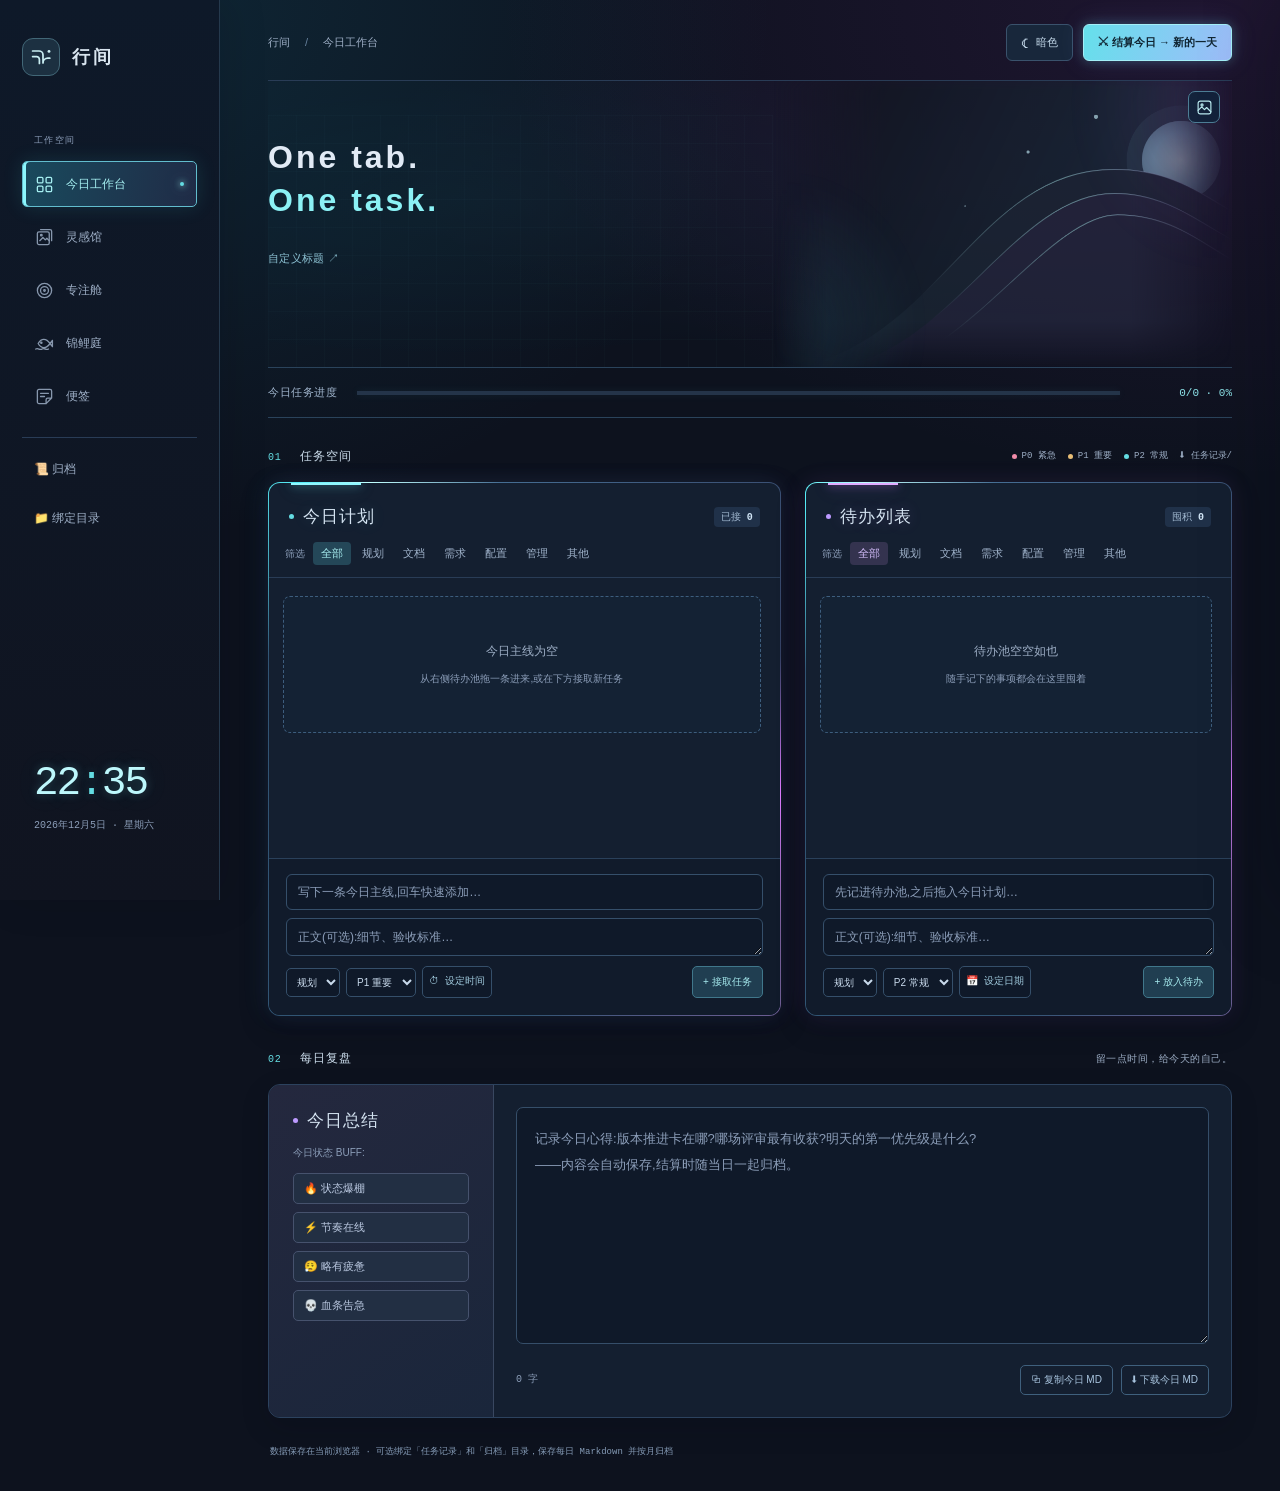
==== 行间.html @ f55d737d "2.0版本 更新banner及说明" ====
<!DOCTYPE html>
<html lang="zh-CN">
<head>
<meta charset="UTF-8">
<meta name="viewport" content="width=device-width, initial-scale=1.0">
<title>行间</title>
<link rel="icon" type="image/x-icon" href="assets/brand-mark.ico">
<script src="assets/theme.js"></script>
<link rel="preconnect" href="https://fonts.googleapis.com">
<link rel="preconnect" href="https://fonts.gstatic.com" crossorigin>
<link href="https://fonts.googleapis.com/css2?family=ZCOOL+QingKe+HuangYou&family=Noto+Sans+SC:wght@400;500;700;900&family=JetBrains+Mono:wght@400;600;800&display=swap" rel="stylesheet">
<style>
/* ============ 基础与调色盘(深潭墨绿 + 多档"稀有度"暖色) ============ */
:root{
  --bg0:#0d1417; --bg1:#101a1e; --panel:#15232a; --panel2:#182a32;
  --line:#27393f; --line2:#31464e;
  --ink:#e9f1ec; --mut:#93a9a0; --dim:#5f7a72;
  --gold:#f5c354; --gold-soft:rgba(245,195,84,.14);
  --teal:#52cdb6; --teal-soft:rgba(82,205,182,.13);
  --rose:#f57f6c;  --blue:#6fb2f2;  --purple:#b28df0; --jade:#57cf8f;
  --mono:'JetBrains Mono',Consolas,monospace;
  --disp:'ZCOOL QingKe HuangYou','Noto Sans SC',sans-serif;
  --body:'Noto Sans SC','PingFang SC','Microsoft YaHei',sans-serif;
}
*{margin:0;padding:0;box-sizing:border-box}
html{scroll-behavior:smooth}
body{
  font-family:var(--body); color:var(--ink); min-height:100vh;
  background:
    radial-gradient(1000px 480px at 8% -6%, rgba(245,195,84,.09), transparent 60%),
    radial-gradient(900px 520px at 96% 2%, rgba(82,205,182,.07), transparent 60%),
    radial-gradient(700px 700px at 50% 115%, rgba(111,178,242,.05), transparent 60%),
    linear-gradient(var(--bg1),var(--bg0));
  background-attachment:fixed;
}
body::before{ /* 细网格底纹 */
  content:''; position:fixed; inset:0; pointer-events:none; z-index:0;
  background-image:linear-gradient(rgba(255,255,255,.025) 1px,transparent 1px),
                   linear-gradient(90deg,rgba(255,255,255,.025) 1px,transparent 1px);
  background-size:34px 34px;
  mask-image:radial-gradient(ellipse 90% 80% at 50% 20%,#000 30%,transparent 100%);
}
#emberLayer{position:fixed; inset:0; z-index:0; pointer-events:none; overflow:hidden}
.ember{position:absolute; bottom:-12px; border-radius:2px; opacity:0;
  animation:rise linear infinite}
@keyframes rise{
  0%{transform:translateY(0) rotate(0); opacity:0}
  8%{opacity:var(--o)} 80%{opacity:var(--o)}
  100%{transform:translateY(-108vh) rotate(220deg); opacity:0}
}
main{position:relative; z-index:1; max-width:1240px; margin:0 auto; padding:20px 22px 40px}
::selection{background:rgba(245,195,84,.35)}
::-webkit-scrollbar{width:9px;height:9px}
::-webkit-scrollbar-thumb{background:#2c4048;border-radius:5px}
::-webkit-scrollbar-track{background:transparent}
button{font-family:inherit; cursor:pointer}
input,textarea,select{font-family:inherit; color:var(--ink)}

/* ============ 顶部 HUD:游戏抬头状态栏(双行布局 + 立绘背景) ============ */
.hud{
  position:relative; overflow:hidden;
  margin-bottom:20px; padding:15px 20px 16px;
  background:linear-gradient(115deg,var(--panel2) 0%,var(--panel) 55%,#14232b 100%);
  border:1px solid var(--line); border-radius:12px;
  box-shadow:0 12px 32px rgba(0,0,0,.35), inset 0 1px 0 rgba(255,255,255,.05);
  animation:dropIn .55s .05s cubic-bezier(.2,.9,.3,1.2) backwards;
}
.hud-art{
  position:absolute; left:0; top:-12px; bottom:-12px;
  aspect-ratio:800/322;   /* 盒子与图片同比例,高度拉满标头、宽度等比展开 */
  pointer-events:none;
  background:none;
  opacity:.55;
  -webkit-mask-image:linear-gradient(90deg,#000 80%,transparent 100%);
          mask-image:linear-gradient(90deg,#000 80%,transparent 100%);
  filter:blur(1px) drop-shadow(0 0 26px rgba(82,205,182,.3));
  transition:opacity .6s;
}
.hud:hover .hud-art{opacity:.75}
.hud .brand{position:relative; text-shadow:0 1px 10px rgba(13,20,23,.95), 0 0 22px rgba(13,20,23,.7)}
.hud .brand .sub{text-shadow:0 1px 6px rgba(13,20,23,.95)}
.hud-top{position:relative; display:flex; align-items:center; gap:14px; flex-wrap:wrap}
.hud-top .spacer{flex:1; min-width:80px; display:flex; align-items:center; justify-content:center; position:relative}
.hud-note{
  display:none; max-width:min(420px,46vw); width:100%;
  background:rgba(0,0,0,.28); border:1px dashed rgba(245,195,84,.4); border-radius:8px;
  padding:6px 10px; text-align:left; cursor:text;
  box-shadow:inset 0 1px 0 rgba(255,255,255,.03);
}
.hud-note.show{display:block}
.hud-note .hud-note-view{
  font-size:12.5px; line-height:1.55; color:var(--gold); white-space:pre-wrap; word-break:break-word;
  min-height:1.2em;
}
.hud-note textarea{
  display:none; width:100%; min-height:44px; resize:vertical;
  background:transparent; border:none; outline:none; padding:0;
  font:inherit; font-size:12.5px; line-height:1.55; color:var(--ink);
}
.hud-note.editing .hud-note-view{display:none}
.hud-note.editing textarea{display:block}
.hud-note-add{
  display:none; border:1px dashed var(--line2); background:transparent; color:var(--dim);
  font-size:11px; letter-spacing:.08em; padding:5px 12px; border-radius:7px; cursor:pointer;
  transition:.18s;
}
.hud:hover .hud-note-add.show{display:inline-flex; align-items:center}
.hud-note-add:hover{color:var(--gold); border-color:rgba(245,195,84,.45); background:rgba(245,195,84,.06)}
.hud-xp{position:relative; display:flex; align-items:center; gap:14px; margin-top:13px}
.hud-xp .xplabel{font-family:var(--mono); font-size:10px; letter-spacing:.26em; color:var(--dim); flex:none}
.xpnum{font-family:var(--mono); font-size:12.5px; font-weight:800; color:var(--gold); flex:none; min-width:88px; text-align:right}
@keyframes dropIn{from{opacity:0;transform:translateY(-16px)}to{opacity:1;transform:none}}
.brand{display:flex; align-items:center; gap:13px}
.brand .sigil{
  width:46px;height:46px; border-radius:10px; display:grid; place-items:center;
  font-family:var(--disp); font-size:27px; color:var(--gold);
  background:linear-gradient(145deg,#1d3038,#12201f);
  border:1px solid var(--line2);
  box-shadow:0 0 18px rgba(245,195,84,.22), inset 0 0 12px rgba(245,195,84,.08);
}
.brand h1{font-family:var(--disp); font-weight:400; font-size:27px; letter-spacing:3px; line-height:1}
.brand .sub{font-family:var(--mono); font-size:10px; letter-spacing:.32em; color:var(--dim); margin-top:5px}
.clock{font-family:var(--mono); text-align:center; padding:0 6px}
.clock .hm{font-size:30px; font-weight:800; letter-spacing:1px; color:var(--ink)}
.clock .hm b{color:var(--gold); font-weight:800}
.clock .dt{font-size:11px; color:var(--mut); letter-spacing:.08em; margin-top:2px}
.xpbar{flex:1; height:10px; border-radius:6px; background:#0b1316; border:1px solid var(--line); overflow:hidden; position:relative}
.xpbar i{
  display:block; height:100%; width:0%; border-radius:6px;
  background:repeating-linear-gradient(-55deg,var(--gold) 0 7px,#d9a53c 7px 14px);
  background-size:200% 100%; transition:width .7s cubic-bezier(.2,.8,.3,1);
  animation:shimmer 2.6s linear infinite; box-shadow:0 0 12px rgba(245,195,84,.5);
}
@keyframes shimmer{to{background-position:-40px 0}}
.hud-right{display:flex; align-items:center; gap:8px; flex-wrap:wrap}
.chip{
  font-family:var(--mono); font-size:11px; color:var(--mut); letter-spacing:.05em;
  padding:6px 10px; border:1px solid var(--line); border-radius:7px; background:rgba(0,0,0,.28); white-space:nowrap;
}
.chip b{color:var(--teal)}
.chip.prio-legend{display:inline-flex; align-items:center; gap:6px; padding:6px 9px}
.chip.prio-legend i{width:9px;height:9px; border-radius:3px; display:inline-block; box-shadow:0 0 8px currentColor}
.hbtn{
  font-size:12.5px; font-weight:700; letter-spacing:.05em; padding:9px 14px; border-radius:8px;
  border:1px solid var(--line2); background:var(--panel2); color:var(--ink);
  transition:.18s;
}
.hbtn:hover{transform:translateY(-2px); border-color:var(--gold); color:var(--gold); box-shadow:0 6px 16px rgba(0,0,0,.35)}
.hbtn.primary{background:linear-gradient(160deg,#f7cd6b,#dfa336); color:#221703; border-color:#f5c354;
  box-shadow:0 4px 18px rgba(245,195,84,.28)}
.hbtn.primary:hover{filter:brightness(1.08); color:#221703}

/* ============ 双栏看板 ============ */
.board{display:grid; grid-template-columns:1fr 1fr; gap:18px; margin-bottom:20px}
.panel{
  background:linear-gradient(180deg,var(--panel2),var(--panel));
  border:1px solid var(--line); border-radius:12px; overflow:hidden;
  box-shadow:0 10px 28px rgba(0,0,0,.3);
  animation:popIn .5s .15s cubic-bezier(.2,.9,.3,1.15) backwards;
}
.panel.side{animation-delay:.24s}
@keyframes popIn{from{opacity:0;transform:translateY(18px) scale(.98)}to{opacity:1;transform:none}}
.panel-head{
  display:flex; align-items:center; gap:10px; padding:13px 16px;
  border-bottom:1px solid var(--line);
}
.panel.main .panel-head{background:linear-gradient(90deg,var(--gold-soft),transparent 65%)}
.panel.side .panel-head{background:linear-gradient(90deg,var(--teal-soft),transparent 65%)}
.panel-head .tag{
  width:8px;height:22px;border-radius:3px; flex:none;
}
.panel.main .tag{background:var(--gold); box-shadow:0 0 10px rgba(245,195,84,.7)}
.panel.side .tag{background:var(--teal); box-shadow:0 0 10px rgba(82,205,182,.7)}
.panel-head h2{font-family:var(--disp); font-weight:400; font-size:19px; letter-spacing:2px}
.panel.main h2 span{color:var(--gold)} .panel.side h2 span{color:var(--teal)}
.panel-head .en{font-family:var(--mono); font-size:9.5px; letter-spacing:.28em; color:var(--dim); margin-left:2px; padding-top:4px}
.panel-head .cnt{
  margin-left:auto; font-family:var(--mono); font-size:11px; color:var(--mut);
  border:1px solid var(--line); border-radius:20px; padding:3px 10px; background:rgba(0,0,0,.25);
}
.panel-head .cnt b{color:var(--ink)}
/* 分类筛选条 */
.catfilter{display:flex; gap:6px; align-items:center; flex-wrap:wrap; padding:9px 14px; border-bottom:1px solid var(--line); background:rgba(0,0,0,.13)}
.catfilter .fl{font-size:10px; letter-spacing:.2em; color:var(--dim); font-family:var(--mono)}
.fbtn{
  font-size:11px; padding:3px 9px; border-radius:20px; border:1px solid var(--line);
  background:transparent; color:var(--dim); transition:.15s;
}
.fbtn:hover{color:var(--ink); border-color:var(--line2); transform:translateY(-1px)}
.fbtn.on{border-color:var(--gold); color:var(--gold); background:var(--gold-soft)}
.panel.side .fbtn.on{border-color:var(--teal); color:var(--teal); background:var(--teal-soft)}
.qlist{list-style:none; padding:12px 14px; min-height:340px; max-height:470px; overflow-y:auto; transition:background .2s}
.qlist.dragover{background:rgba(245,195,84,.05); box-shadow:inset 0 0 0 2px var(--gold); border-radius:0 0 12px 12px}
.panel.side .qlist.dragover{box-shadow:inset 0 0 0 2px var(--teal); background:rgba(82,205,182,.05)}
.drop-hint{
  border:1.5px dashed var(--line2); border-radius:8px; color:var(--dim);
  text-align:center; padding:14px; font-size:12.5px; margin:6px 0; letter-spacing:.1em;
}
.empty{
  border:1.5px dashed var(--line2); border-radius:10px; margin:10px 4px; padding:34px 14px;
  text-align:center; color:var(--dim); font-size:13px; letter-spacing:.12em;
}
.empty small{display:block; margin-top:8px; font-size:11px; letter-spacing:.05em; color:#46605a}

/* 卡片(紧凑版:信息为主,按钮右置一排) */
.qcard{
  position:relative; display:grid;
  grid-template-columns:auto minmax(0,1fr) auto;
  grid-template-rows:auto auto auto;
  grid-template-areas:
    "check title rail"
    "check body  rail"
    "check meta  rail";
  align-items:start; gap:1px 10px;
  background:#17262d; border:1px solid var(--line); border-left-width:3px; border-radius:8px;
  padding:7px 8px 7px 9px; margin:5px 0; cursor:grab; transition:transform .16s, box-shadow .16s, border-color .16s, opacity .3s;
}
.qcard:hover{transform:translateX(4px); border-color:var(--line2); box-shadow:0 6px 18px rgba(0,0,0,.35)}
.qcard:active{cursor:grabbing}
.qcard.dragging{opacity:.35; transform:scale(.97)}
.qcard.flash{animation:flashIn .45s}
@keyframes flashIn{0%{background:rgba(245,195,84,.28)}100%{background:#17262d}}
@media(prefers-reduced-motion:no-preference){
 .qcard.justdone .qcheck.on{animation:checkSettle .28s cubic-bezier(.22,.75,.3,1)}
 html[data-theme="dark"] .qcard.justdone .qcheck.on::after{
  content:'';position:absolute;inset:-1px;border-radius:inherit;border:1px solid #8ce4ec;
  pointer-events:none;animation:checkRipple .42s ease-out both;
 }
 .qcard.justdone .qcheck.on{position:relative}
}
@keyframes checkSettle{0%{transform:scale(.86)}60%{transform:scale(1.08)}100%{transform:scale(1)}}
@keyframes checkRipple{from{opacity:.65;transform:scale(1)}to{opacity:0;transform:scale(1.7)}}
/* 卡片配色:由优先级决定(P0 紧急-红 / P1 重要-金 / P2 常规-青) */
.q-P0{border-left-color:var(--rose)} .q-P0 .prio{color:var(--rose)}
.q-P1{border-left-color:var(--gold)} .q-P1 .prio{color:var(--gold)}
.q-P2{border-left-color:var(--teal)} .q-P2 .prio{color:var(--teal)}
/* 限时任务:超时变红 */
.qcard.late{border-color:rgba(245,127,108,.55); border-left-color:var(--rose); box-shadow:0 0 14px rgba(245,127,108,.16)}
.qcard.late .qtitle{color:#ffb3a4}
.qtime-wrap{display:inline-flex; align-items:center; gap:2px}
.qtime{
  position:relative; font-family:var(--mono); font-size:10px; color:var(--gold); cursor:pointer;
  padding:1px 6px; border:1px dashed rgba(245,195,84,.55); border-radius:4px; background:transparent;
  transition:.15s; display:inline-flex; align-items:center; gap:2px;
}
.qtime:hover{background:rgba(245,195,84,.1)}
.qtime:disabled{opacity:.55; cursor:default}
.qtime.over{color:#ff9384; border-color:var(--rose); animation:latePulse 1.8s infinite}
@keyframes latePulse{0%,100%{box-shadow:0 0 3px rgba(245,127,108,.15)}50%{box-shadow:0 0 11px rgba(245,127,108,.55)}}
.qtime.ok{color:var(--jade); border-color:rgba(87,207,143,.5); border-style:solid}
.qtime-x{
  width:16px; height:16px; padding:0; border:none; border-radius:4px; background:transparent;
  color:var(--dim); font-size:12px; line-height:1; cursor:pointer; opacity:.55; transition:.15s;
}
.qtime-wrap:hover .qtime-x{opacity:1}
.qtime-x:hover{color:var(--rose); background:rgba(245,127,108,.15)}
/* 半小时时间选择弹层:双列 · 一列可见6项 · 深色主题 */
.tpick-pop{
  position:fixed; z-index:12000; min-width:168px;
  background:#0e1a1f; color:var(--ink);
  border:1px solid var(--line2); border-radius:9px;
  box-shadow:0 14px 36px rgba(0,0,0,.55), inset 0 1px 0 rgba(255,255,255,.04);
  padding:6px;
  animation:tpickIn .14s ease-out;
}
@keyframes tpickIn{from{opacity:0; transform:translateY(-4px)} to{opacity:1; transform:none}}
.tpick-hd{
  display:flex; align-items:center; justify-content:space-between; gap:8px;
  padding:2px 4px 6px; border-bottom:1px solid var(--line); margin-bottom:5px;
  font-family:var(--mono); font-size:10px; color:var(--dim); letter-spacing:.06em;
}
.tpick-hd button{
  border:none; background:transparent; color:var(--mut); font-size:11px; padding:2px 6px;
  border-radius:4px; cursor:pointer;
}
.tpick-hd button:hover{color:var(--rose); background:rgba(245,127,108,.12)}
.tpick-grid{
  --tpick-row:28px;
  display:grid; grid-template-columns:1fr 1fr; gap:2px 4px;
  max-height:calc(var(--tpick-row) * 6);
  overflow-y:auto; overflow-x:hidden; padding-right:2px;
}
.tpick-grid::-webkit-scrollbar{width:6px}
.tpick-grid::-webkit-scrollbar-thumb{background:#2c4048; border-radius:4px}
.tpick-item{
  height:var(--tpick-row); box-sizing:border-box;
  display:grid; place-items:center;
  font-family:var(--mono); font-size:12px; font-weight:600;
  color:var(--ink); background:transparent; border:1px solid transparent;
  border-radius:5px; cursor:pointer; padding:0 8px;
}
.tpick-item:hover{background:rgba(245,195,84,.12); color:var(--gold); border-color:rgba(245,195,84,.25)}
.tpick-item.on{background:rgba(245,195,84,.2); color:var(--gold); border-color:rgba(245,195,84,.45)}
.tpick-item.near{box-shadow:inset 0 0 0 1px rgba(82,205,182,.45); color:var(--teal)}
.tpick-item.on.near{color:var(--gold)}
.tpick-pop.date{min-width:220px}
.tpick-pop.date .tpick-item{font-size:11.5px; padding:0 6px}
.tpick-pop.date .tpick-item:hover{background:rgba(82,205,182,.12); color:var(--teal); border-color:rgba(82,205,182,.3)}
.tpick-pop.date .tpick-item.on{background:rgba(82,205,182,.2); color:var(--teal); border-color:rgba(82,205,182,.5)}
.tpick-pop.date .tpick-item.near{box-shadow:inset 0 0 0 1px rgba(245,195,84,.45); color:var(--gold)}
.tpick-pop.date .tpick-item.on.near{color:var(--teal)}
.tpick-pop.date .tpick-item.over{color:var(--rose); opacity:.85}
.qdue{
  font-family:var(--mono); font-size:10px; color:var(--teal); cursor:pointer;
  padding:1px 6px; border:1px dashed rgba(82,205,182,.55); border-radius:4px; background:transparent;
  transition:.15s; display:inline-flex; align-items:center; gap:2px;
}
.qdue:hover{background:rgba(82,205,182,.1)}
.qdue:disabled{opacity:.55; cursor:default}
.qdue.over{color:#ff9384; border-color:var(--rose)}
.addtime.side .addtime-trig:hover,.addtime.side .addtime-trig.has{color:var(--teal)}
.addtime.side .addtime-trig:hover{background:rgba(82,205,182,.08)}
.addtime{
  display:inline-flex; align-items:center; gap:4px;
  background:#0e1a1f; border:1px solid var(--line); border-radius:7px; padding:2px 4px 2px 8px;
  font-family:var(--mono); font-size:11.5px; color:var(--mut);
}
.addtime .addtime-trig{
  border:none; background:transparent; color:var(--ink); font:inherit; font-family:var(--mono);
  padding:4px 6px; cursor:pointer; border-radius:5px;
}
.addtime .addtime-trig:hover{color:var(--gold); background:rgba(245,195,84,.08)}
.addtime .addtime-trig.has{color:var(--gold)}
.addtime .addtime-x{
  width:18px; height:18px; border:none; border-radius:4px; background:transparent;
  color:var(--dim); cursor:pointer; line-height:1; display:none;
}
.addtime .addtime-x.show{display:inline-grid; place-items:center}
.addtime .addtime-x:hover{color:var(--rose); background:rgba(245,127,108,.12)}
.qcheck{
  grid-area:check; align-self:center; width:19px;height:19px; border-radius:6px; border:2px solid var(--line2);
  background:transparent; display:grid; place-items:center; transition:.18s; color:transparent; font-size:12px; font-weight:900;
}
.qcard:hover .qcheck{border-color:var(--teal)}
.qcheck.on{background:var(--jade); border-color:var(--jade); color:#08140c; box-shadow:0 0 10px rgba(87,207,143,.5)}
.qtitle{grid-area:title; align-self:end; font-size:13.5px; font-weight:700; line-height:1.3; word-break:break-all; cursor:pointer; transition:color .15s}
.qtitle:hover{color:var(--gold)}
.qcard.late .qtitle:hover{color:#ffcdc2}
.qcard.done .qtitle{color:var(--dim); text-decoration:line-through; text-decoration-color:rgba(87,207,143,.6); font-weight:500}
.qbodywrap{grid-area:body; min-width:0}
.qbody{font-size:11.5px; color:var(--mut); line-height:1.5; margin-top:2px; word-break:break-all;
  display:-webkit-box; -webkit-line-clamp:2; -webkit-box-orient:vertical; overflow:hidden}
.qcard.done .qbody{color:#4c655d}
.qmeta{grid-area:meta; align-self:start; display:flex; gap:5px; align-items:center; flex-wrap:wrap; margin-top:3px}
.cat{font-size:9.5px; padding:1px 6px; border-radius:4px; letter-spacing:.08em; background:rgba(255,255,255,.055); color:var(--mut); border:1px solid var(--line)}
.prio{font-family:var(--mono); font-size:10px; font-weight:800; letter-spacing:.1em}
.due{font-family:var(--mono); font-size:9.5px; color:var(--dim); padding:1px 6px; border:1px dashed var(--line2); border-radius:4px}
.due.over{color:var(--rose); border-color:var(--rose)}
.delay{
  font-family:var(--mono); font-size:9.5px; color:var(--rose);
  padding:1px 6px; border:1px solid rgba(245,127,108,.45); border-radius:4px;
  background:rgba(245,127,108,.1);
}
/* 卡片操作区:备注 / 编辑 / 删除 —— 整列钉在最右,纵向居中 */
.qrail{grid-area:rail; align-self:center; display:flex; flex-direction:row; gap:4px; align-items:center; padding-left:2px}
.qrail button{width:27px;height:27px; border:none; border-radius:6px; background:transparent; color:var(--mut); font-size:14px; opacity:.55; transition:.15s; line-height:1}
.qcard:hover .qrail button{opacity:1}
.qrail button:hover{background:rgba(255,255,255,.08); transform:translateY(-1px)}
.qrail .qnote-btn{position:relative}
.qrail .qnote-btn.hasnote{opacity:1; color:var(--gold); text-shadow:0 0 10px rgba(245,195,84,.85)}
.qrail .qnote-btn.hasnote::after{content:''; position:absolute; top:2px; right:2px; width:6px; height:6px; border-radius:50%; background:var(--gold); box-shadow:0 0 7px rgba(245,195,84,.95)}
.qrail .qnote-btn:hover{color:var(--gold)}
.qrail .qedit:hover{color:var(--blue)}
.qrail .qx:hover{background:rgba(245,127,108,.15); color:var(--rose)}
/* 编辑态 */
.qcard.editing{cursor:default; border-color:var(--gold); box-shadow:0 0 0 1px rgba(245,195,84,.3), 0 10px 24px rgba(0,0,0,.4)}
.qcard.editing:hover{transform:none}
.qcard.editing .qrail{visibility:hidden}
.qedit-form{margin-top:9px; background:rgba(0,0,0,.22); border:1px solid var(--line2); border-radius:8px; padding:9px 10px; animation:formIn .22s ease}
@keyframes formIn{from{opacity:0;transform:translateY(-5px)}to{opacity:1;transform:none}}
.qedit-form .ed-title,.qedit-form .ed-body{width:100%; background:#0d181d; border:1px solid var(--line); border-radius:6px; padding:7px 10px; font-size:13px; outline:none; color:var(--ink); transition:border-color .15s}
.qedit-form .ed-body{resize:vertical; min-height:46px; line-height:1.65; font-size:12.5px; margin-top:6px; color:var(--mut)}
.qedit-form .ed-title:focus,.qedit-form .ed-body:focus{border-color:var(--gold)}
.qedit-form .ed-row{display:flex; gap:7px; align-items:center; margin-top:7px}
.qedit-form select{background:#0d181d; border:1px solid var(--line); border-radius:6px; padding:5px 8px; font-size:12px; outline:none; color:var(--ink)}
.ed-save{font-size:11.5px; font-weight:700; padding:5px 14px; border-radius:6px; border:none; background:var(--gold); color:#221703; transition:.15s}
.ed-save:hover{filter:brightness(1.12)}
.ed-cancel{font-size:11.5px; padding:5px 12px; border-radius:6px; border:1px solid var(--line2); background:transparent; color:var(--mut); transition:.15s}
.ed-cancel:hover{color:var(--ink); border-color:var(--dim)}
.qedit-form .ed-row .ed-save{margin-left:auto}
/* 备注面板 */
.qnote-panel{margin-top:9px; background:rgba(245,195,84,.05); border:1px solid rgba(245,195,84,.32); border-radius:8px; padding:9px 10px; animation:formIn .22s ease}
.qnote-panel textarea{width:100%; min-height:58px; resize:vertical; background:#0d181d; border:1px solid var(--line); border-radius:6px; padding:7px 10px; font-size:12.5px; line-height:1.7; outline:none; color:var(--ink)}
.qnote-panel textarea:focus{border-color:var(--gold)}
.qnote-ops{display:flex; align-items:center; gap:7px; margin-top:6px}
.qnote-hint{font-size:10.5px; color:var(--dim)}

/* 添加条目 */
.addrow{padding:12px 14px 14px; border-top:1px solid var(--line); background:rgba(0,0,0,.14)}
.addrow .row1{display:flex; gap:8px}
.addrow input[type=text]{
  flex:1; background:#0e1a1f; border:1px solid var(--line); border-radius:8px; padding:9px 12px;
  font-size:13.5px; outline:none; transition:.18s;
}
.addrow input[type=text]:focus{border-color:var(--gold); box-shadow:0 0 0 3px rgba(245,195,84,.12)}
.panel.side .addrow input[type=text]:focus{border-color:var(--teal); box-shadow:0 0 0 3px rgba(82,205,182,.12)}
.addrow .row2{display:flex; gap:8px; margin-top:8px; align-items:center; flex-wrap:wrap}
.addrow textarea{
  width:100%; margin-top:8px; background:#0e1a1f; border:1px solid var(--line); border-radius:8px;
  padding:7px 12px; font-size:12.5px; line-height:1.6; resize:vertical; min-height:34px; outline:none; transition:.18s;
}
.panel.main .addrow textarea:focus{border-color:var(--gold); box-shadow:0 0 0 3px rgba(245,195,84,.12)}
.panel.side .addrow textarea:focus{border-color:var(--teal); box-shadow:0 0 0 3px rgba(82,205,182,.12)}
.addrow select{
  background:#0e1a1f; border:1px solid var(--line); border-radius:7px; padding:6px 9px; font-size:12px; outline:none;
}
.addrow input[type=date]{
  background:#0e1a1f; border:1px solid var(--line); border-radius:7px; padding:5px 8px; font-size:11.5px;
  outline:none; color-scheme:dark; font-family:var(--mono);
}
.addbtn{
  margin-left:auto; font-size:12.5px; font-weight:700; padding:7px 16px; border-radius:7px; border:1px solid var(--line2);
  background:var(--panel2); color:var(--ink); transition:.18s;
}
.panel.main .addbtn:hover{background:var(--gold); color:#221703; border-color:var(--gold)}
.panel.side .addbtn:hover{background:var(--teal); color:#04231d; border-color:var(--teal)}

/* ============ 今日总结 ============ */
.summary{
  background:linear-gradient(180deg,var(--panel2),var(--panel));
  border:1px solid var(--line); border-radius:12px; overflow:hidden;
  box-shadow:0 10px 28px rgba(0,0,0,.3);
  animation:popIn .5s .34s cubic-bezier(.2,.9,.3,1.15) backwards;
}
.summary-head{
  display:flex; align-items:center; gap:10px; padding:13px 16px; border-bottom:1px solid var(--line);
  background:linear-gradient(90deg,rgba(245,195,84,.07),transparent 55%);
}
.summary-head .tag{width:8px;height:22px;border-radius:3px;background:var(--gold);box-shadow:0 0 10px rgba(245,195,84,.6)}
.summary-head h2{font-family:var(--disp); font-weight:400; font-size:19px; letter-spacing:2px}
.summary-head h2 span{color:var(--gold)}
.summary-head .en{font-family:var(--mono); font-size:9.5px; letter-spacing:.28em; color:var(--dim); padding-top:4px}
.buffbar{margin-left:auto; display:flex; gap:7px; flex-wrap:wrap; align-items:center}
.buffbar .lbl{font-size:11px; color:var(--dim); letter-spacing:.1em; margin-right:2px}
.buff{
  font-size:11.5px; padding:4px 11px; border-radius:20px; border:1px solid var(--line2);
  background:transparent; color:var(--mut); transition:.16s;
}
.buff:hover{transform:translateY(-1px); color:var(--ink); border-color:var(--dim)}
.buff.on{border-color:var(--gold); color:var(--gold); background:var(--gold-soft); box-shadow:0 0 8px rgba(245,195,84,.18)}
.summary-body{padding:0}
.sumleft{padding:15px 16px 16px}
.sumleft textarea{
  width:100%; min-height:150px; resize:vertical; background:#0e1a1f; border:1px solid var(--line);
  border-radius:9px; padding:12px 14px; font-size:13.5px; line-height:1.75; outline:none; transition:.18s;
}
.sumleft textarea:focus{border-color:var(--gold); box-shadow:0 0 0 3px rgba(245,195,84,.1)}
.sumleft .foot{display:flex; align-items:center; margin-top:9px; gap:10px}
.wcnt{font-family:var(--mono); font-size:11px; color:var(--dim)}
.saved{font-size:11px; color:var(--jade); opacity:0; transition:opacity .3s}
.saved.show{opacity:1}
.actions{display:flex; gap:8px; flex-wrap:wrap}
.foot .actions{margin-top:0}
.ghost{
  font-size:12px; padding:8px 13px; border-radius:7px; border:1px solid var(--line2);
  background:transparent; color:var(--mut); transition:.18s;
}
.ghost:hover{color:var(--ink); border-color:var(--gold); transform:translateY(-1px)}

/* ============ 归档抽屉 ============ */
.drawer{
  position:fixed; top:0; right:0; bottom:0; width:min(620px,94vw); z-index:60;
  background:var(--bg1); border-left:1px solid var(--line2);
  box-shadow:-24px 0 60px rgba(0,0,0,.55);
  transform:translateX(105%); transition:transform .38s cubic-bezier(.25,.9,.3,1);
  display:flex; flex-direction:column;
}
.drawer.open{transform:none}
.drawer-head{display:flex; align-items:center; gap:10px; padding:16px 18px; border-bottom:1px solid var(--line)}
.drawer-head h3{font-family:var(--disp); font-weight:400; font-size:20px; letter-spacing:2px}
.drawer-head h3 span{color:var(--teal)}
.drawer-head .en{font-family:var(--mono); font-size:9px; letter-spacing:.3em; color:var(--dim)}
.drawer-head .x{margin-left:auto; width:30px;height:30px; border-radius:7px; border:1px solid var(--line2); background:transparent; color:var(--mut); font-size:14px; transition:.18s}
.drawer-head .x:hover{color:var(--rose); border-color:var(--rose)}
.drawer-body{flex:1; overflow-y:auto; padding:16px 18px}
.arc{
  background:var(--panel); border:1px solid var(--line); border-radius:10px; margin-bottom:16px; overflow:hidden;
  animation:popIn .35s backwards;
}
.arc-head{display:flex; align-items:center; gap:9px; padding:11px 14px; border-bottom:1px solid var(--line); background:rgba(255,255,255,.025); flex-wrap:wrap}
.arc-head .d{font-family:var(--mono); font-weight:800; font-size:13px; color:var(--gold)}
.arc-head .w{font-size:11px; color:var(--mut)}
.arc-head .pct{font-family:var(--mono); font-size:11px; color:var(--jade); border:1px solid var(--line); border-radius:20px; padding:2px 9px}
.arc-head .ops{margin-left:auto; display:flex; gap:6px}
.mini{font-size:11px; padding:4px 10px; border-radius:6px; border:1px solid var(--line2); background:transparent; color:var(--mut); transition:.15s}
.mini:hover{color:var(--gold); border-color:var(--gold)}
.mini.danger:hover{color:var(--rose); border-color:var(--rose)}
.arc table{width:100%; border-collapse:collapse; font-size:12px}
.arc th{text-align:left; font-size:10.5px; letter-spacing:.15em; color:var(--dim); font-weight:500; padding:7px 10px; border-bottom:1px solid var(--line); background:rgba(0,0,0,.18)}
.arc td{padding:7px 10px; border-bottom:1px solid rgba(39,57,63,.5); color:var(--mut); vertical-align:top}
.arc td.t{color:var(--ink)}
.arc .ok{color:var(--jade); font-family:var(--mono); font-weight:800}
.arc .no{color:var(--rose); font-family:var(--mono); font-weight:800}
.arc .rec{color:var(--dim); font-size:10px; border:1px solid var(--line2); border-radius:4px; padding:1px 6px; white-space:nowrap}
.arc .grp{font-size:10.5px; letter-spacing:.12em; color:var(--teal); background:rgba(82,205,182,.06)!important; border-bottom:1px solid var(--line)!important; padding:5px 10px!important}
.arc .carry{font-size:9.5px; color:var(--blue); border:1px solid rgba(111,178,242,.4); border-radius:4px; padding:1px 5px; margin-left:5px; white-space:nowrap}
.arc-sum{padding:11px 14px; font-size:12.5px; line-height:1.8; color:var(--mut); white-space:pre-wrap; border-top:1px solid var(--line)}
.arc-sum::before{content:'冒险手记 ▸ '; color:var(--gold); font-weight:700}
.arc-empty{text-align:center; color:var(--dim); padding:60px 0; font-size:13px; letter-spacing:.15em}
.mdview{display:none; padding:12px 14px}
.arc.mdmode .mdview{display:block} .arc.mdmode .arc-sum{display:none} .arc.mdmode table{display:none}
.mdview pre{font-family:var(--mono); font-size:11.5px; line-height:1.7; color:var(--teal); white-space:pre-wrap; word-break:break-all}
.veil{position:fixed; inset:0; background:rgba(5,10,12,.6); z-index:55; opacity:0; pointer-events:none; transition:opacity .3s; backdrop-filter:blur(2px)}
.veil.show{opacity:1; pointer-events:auto}

/* ============ 归档仪式弹窗 ============ */
.modal{position:fixed; inset:0; z-index:80; display:none; place-items:center; background:rgba(5,10,12,.72); backdrop-filter:blur(3px)}
.modal.show{display:grid}
.mcard{
  width:min(660px,92vw); max-height:86vh; overflow-y:auto; background:var(--panel);
  border:1px solid var(--gold); border-radius:14px; padding:26px 28px;
  box-shadow:0 0 60px rgba(245,195,84,.18), 0 30px 70px rgba(0,0,0,.6);
  animation:popIn .4s cubic-bezier(.2,.9,.3,1.2) backwards;
}
.mcard .mtag{font-family:var(--mono); font-size:10px; letter-spacing:.3em; color:var(--gold)}
.mcard h3{font-family:var(--disp); font-weight:400; font-size:26px; letter-spacing:3px; margin:8px 0 4px}
.mcard h3 span{color:var(--gold)}
.mcard .msub{font-size:12.5px; color:var(--mut); margin-bottom:16px}
.mstats{display:flex; gap:10px; margin-bottom:16px; flex-wrap:wrap}
.mstat{flex:1; min-width:110px; background:rgba(0,0,0,.25); border:1px solid var(--line); border-radius:9px; padding:10px 12px; text-align:center}
.mstat b{display:block; font-family:var(--mono); font-size:22px; font-weight:800; color:var(--gold)}
.mstat span{font-size:10.5px; color:var(--dim); letter-spacing:.12em}
.mpre{
  background:#0b1417; border:1px solid var(--line); border-radius:9px; padding:13px 15px;
  font-family:var(--mono); font-size:11.5px; line-height:1.75; color:var(--teal);
  max-height:230px; overflow-y:auto; white-space:pre-wrap; word-break:break-all; margin-bottom:16px;
}
.mbtns{display:flex; gap:9px; justify-content:flex-end; flex-wrap:wrap}

/* ============ Toast / XP浮字 / 底部 ============ */
#toastbox{position:fixed; bottom:22px; left:50%; transform:translateX(-50%); z-index:99; display:flex; flex-direction:column; gap:8px; align-items:center}
.toast{
  background:var(--panel2); border:1px solid var(--gold); color:var(--ink); font-size:13px;
  padding:10px 20px; border-radius:9px; box-shadow:0 8px 26px rgba(0,0,0,.5);
  animation:toastIn .3s cubic-bezier(.2,.9,.3,1.3), toastOut .3s 2.1s forwards;
}
@keyframes toastIn{from{opacity:0; transform:translateY(14px)}to{opacity:1; transform:none}}
@keyframes toastOut{to{opacity:0; transform:translateY(10px)}}
.xpfloat{
  position:fixed; z-index:99; font-family:var(--mono); font-weight:800; font-size:15px;
  color:var(--gold); text-shadow:0 0 12px rgba(245,195,84,.8); pointer-events:none;
  animation:xpup .9s forwards;
}
@keyframes xpup{0%{opacity:0;transform:translateY(0)}18%{opacity:1}60%{opacity:1}100%{opacity:0;transform:translateY(-30px)}}
footer{margin-top:26px; text-align:center; font-family:var(--mono); font-size:10px; letter-spacing:.2em; color:#3d554e}
footer b{color:var(--dim)}

@media (max-width:900px){
  .board{grid-template-columns:1fr}
  .hud-top{gap:10px}
  .hud-right{width:100%; justify-content:flex-start}
  .hud-art{opacity:.35}
  .hud-note{max-width:100%}
  .hud-top .spacer{order:3; width:100%; flex:1 1 100%; min-width:0}
}
</style>
<link rel="stylesheet" href="assets/dashboard.css">
<link rel="stylesheet" href="assets/theme-light.css">
<link rel="stylesheet" href="assets/workspace.css">
<link rel="stylesheet" href="assets/header-artwork.css">
<link rel="stylesheet" href="assets/theme-cyber.css">
<link rel="stylesheet" href="assets/focus.css">
<link rel="stylesheet" href="assets/focus-ambience.css">
<link rel="stylesheet" href="assets/library.css">
<link rel="stylesheet" href="assets/notes.css">
<link rel="stylesheet" href="assets/creative-space.css">
<link rel="stylesheet" href="assets/task-directories.css">
<link rel="stylesheet" href="assets/theme-warm.css">
<link rel="stylesheet" href="assets/banner-library.css">
</head>
<body>
<div id="emberLayer"></div>
<aside class="workspace-rail">      <div class="brand">
        <span class="brand-mark" aria-hidden="true"><svg viewBox="0 0 40 40" fill="none" focusable="false"><path d="M9.5 12.5h8a5 5 0 0 1 5 5v10a6 6 0 0 1 6-6h2.5M9.5 19.5h5a3.5 3.5 0 0 1 3.5 3.5v5" stroke="currentColor" stroke-width="2.15" stroke-linecap="round" stroke-linejoin="round"/><circle cx="30" cy="13" r="1.8" fill="currentColor"/></svg></span>
        <h1>行间</h1>
      </div>
<div class="rail-section-label">工作空间</div><nav class="workspace-nav" aria-label="工作空间"><button type="button" class="rail-current view-link" id="viewDashboard" aria-current="page" aria-controls="dashboardView"><svg class="nav-icon" viewBox="0 0 24 24" fill="none" stroke="currentColor" stroke-width="1.65" stroke-linecap="round" stroke-linejoin="round" aria-hidden="true" focusable="false"><rect x="3" y="3" width="7" height="7" rx="1.5"/><rect x="14" y="3" width="7" height="7" rx="1.5"/><rect x="3" y="14" width="7" height="7" rx="1.5"/><rect x="14" y="14" width="7" height="7" rx="1.5"/></svg> 今日工作台 <i></i></button><button type="button" class="view-link" id="viewLibrary" aria-controls="libraryView"><svg class="nav-icon" viewBox="0 0 24 24" fill="none" stroke="currentColor" stroke-width="1.65" stroke-linecap="round" stroke-linejoin="round" aria-hidden="true" focusable="false"><rect x="3" y="5" width="15" height="16" rx="2"/><path d="M7 2h12a2 2 0 0 1 2 2v12M6 16l4-4 3 3 2-2 3 3"/><circle cx="8" cy="9" r="1"/></svg> 灵感馆 <i></i></button><button type="button" class="view-link focus-nav" id="viewFocus" aria-controls="focusView"><svg class="nav-icon" viewBox="0 0 24 24" fill="none" stroke="currentColor" stroke-width="1.65" stroke-linecap="round" stroke-linejoin="round" aria-hidden="true" focusable="false"><circle cx="12" cy="12" r="9"/><circle cx="12" cy="12" r="5"/><circle cx="12" cy="12" r="1"/></svg> 专注舱 <small id="focusNavStatus"></small><i></i></button><button type="button" class="view-link" id="viewGarden" aria-controls="gardenView"><svg class="nav-icon" viewBox="0 0 24 24" fill="none" stroke="currentColor" stroke-width="1.65" stroke-linecap="round" stroke-linejoin="round" aria-hidden="true" focusable="false"><path d="M4 12c4-7 10-7 15 0-5 7-11 7-15 0Z M19 12l3-4v8l-3-4M1 19c3-2 5 2 8 0s5 2 8 0"/><circle cx="8" cy="11" r=".8"/></svg> 锦鲤庭 <i></i></button><button type="button" class="view-link" id="viewNotes" aria-controls="notesView"><svg class="nav-icon" viewBox="0 0 24 24" fill="none" stroke="currentColor" stroke-width="1.65" stroke-linecap="round" stroke-linejoin="round" aria-hidden="true" focusable="false"><path d="M14 21H5a2 2 0 0 1-2-2V5a2 2 0 0 1 2-2h14a2 2 0 0 1 2 2v9l-7 7Z M14 21v-5a2 2 0 0 1 2-2h5M7 8h10M7 12h5"/></svg> 便签 <i></i></button></nav><div class="rail-actions"><button class="hbtn" id="btnDrawer">📜 归档</button><button class="hbtn" id="btnBindDir" title="选择 任务记录，并选择归档文件夹。每月 1 日把上月记录归入 归档\对应年\对应月\01_工作日志">📁 绑定目录</button></div><div class="rail-bottom">      <div class="clock">
        <div class="hm" id="clock">--<b>:</b>--</div>
        <div class="dt" id="dateline">——</div>
      </div>
</div></aside>
<main>
  <!-- 顶部 HUD -->
  <div class="workspace-topline"><span>行间 <i>/</i> <span id="workspaceLocation">今日工作台</span></span><div class="workspace-actions"><button type="button" class="hbtn theme-toggle" id="themeToggle" role="switch" aria-checked="false" aria-label="亮色主题"><span id="themeIcon" aria-hidden="true">☾</span><span id="themeLabel" aria-hidden="true">暗色</span></button><button class="hbtn primary" id="btnSettle">⚔ 结算今日 → 新的一天</button></div></div>
  <div id="dashboardView">
  <header class="hud">
    <div class="hero-copy"><div class="eyebrow"><span></span> THE DAILY PRACTICE</div><div class="headline-area">
      <h2 class="hero-title" id="heroTitle">来都来了，<br><em>先做一件。</em></h2>
      <button type="button" class="headline-edit" id="headlineEdit" aria-controls="headlineForm" aria-expanded="false">自定义标题 ↗</button>
      <form class="headline-form" id="headlineForm" hidden>
        <label for="headlineFirst">第一行 <span>每行最多 16 字</span></label>
        <input id="headlineFirst" type="text" maxlength="16" autocomplete="off" placeholder="写下你的开场白" aria-describedby="headlineHint">
        <label for="headlineSecond">第二行 <span>可留空</span></label>
        <input id="headlineSecond" type="text" maxlength="16" autocomplete="off" placeholder="再添一句，也可以留白">
        <p id="headlineHint">保存在本浏览器；清空两行或恢复随机后，每次打开换一句。</p>
        <div class="headline-actions"><button type="submit" class="ed-save">保存</button><button type="button" class="ed-cancel" id="headlineCancel">取消</button><button type="button" class="headline-reset" id="headlineReset">恢复随机</button></div>
      </form>
      <span class="headline-status" id="headlineStatus" role="status" aria-live="polite"></span>
    </div>      <div class="spacer">
        <div class="hud-note" id="hudNote" title="点击编辑 · 心情 / 提醒">
          <div class="hud-note-view" id="hudNoteView"></div>
          <textarea id="hudNoteEdit" rows="2" maxlength="200" placeholder="写下当前心情或给自己的提醒…"></textarea>
        </div>
        <button type="button" class="hud-note-add show" id="hudNoteAdd" title="添加心情或提醒">＋ 心情 / 提醒</button>
      </div>
</div>
<div class="hero-visual"><div class="orbit orbit-one"></div><div class="orbit orbit-two"></div><div class="banner-day-depth" aria-hidden="true"><div class="banner-day-halo"></div></div><div class="hud-art" id="headerArtwork" aria-hidden="true"></div><div class="banner-atmosphere" aria-hidden="true"><i style="--x:9%;--y:68%;--s:2px;--duration:18s;--delay:-4s"></i><i style="--x:18%;--y:28%;--s:1px;--duration:22s;--delay:-11s"></i><i style="--x:27%;--y:81%;--s:2px;--duration:19s;--delay:-8s"></i><i style="--x:38%;--y:14%;--s:1px;--duration:24s;--delay:-18s"></i><i style="--x:48%;--y:72%;--s:1px;--duration:17s;--delay:-5s"></i><i style="--x:57%;--y:24%;--s:1px;--duration:21s;--delay:-15s"></i><i style="--x:68%;--y:86%;--s:2px;--duration:23s;--delay:-10s"></i><i style="--x:77%;--y:43%;--s:1px;--duration:18s;--delay:-13s"></i><i style="--x:86%;--y:19%;--s:2px;--duration:20s;--delay:-6s"></i><i style="--x:93%;--y:75%;--s:1px;--duration:25s;--delay:-21s"></i></div><div class="banner-day-motes" aria-hidden="true"><i style="--x:12%;--y:62%;--size:3px;--delay:-2.4s"></i><i style="--x:21%;--y:34%;--size:3px;--delay:-6.6s"></i><i style="--x:27%;--y:73%;--size:4px;--delay:-4.1s"></i><i style="--x:35%;--y:44%;--size:3px;--delay:-8.5s"></i><i style="--x:47%;--y:79%;--size:5px;--delay:-1.2s"></i><i style="--x:76%;--y:17%;--size:3px;--delay:-4.7s"></i><i style="--x:87%;--y:57%;--size:4px;--delay:-7.3s"></i><i style="--x:93%;--y:76%;--size:3px;--delay:-3.3s"></i></div><div class="artwork-controls"><button type="button" id="artworkChoose" aria-label="更换标题图片" title="更换标题图片"><svg viewBox="0 0 24 24" width="18" height="18" fill="none" stroke="currentColor" stroke-width="1.65" stroke-linecap="round" stroke-linejoin="round" aria-hidden="true" focusable="false"><rect x="3" y="3" width="18" height="18" rx="3"/><circle cx="8.5" cy="8.5" r="1.5"/><path d="m3 16 5-5 4 4 3-3 6 6"/></svg></button><button type="button" id="artworkReset" aria-label="恢复默认标题图片" title="恢复默认标题图片" hidden><svg viewBox="0 0 24 24" width="18" height="18" fill="none" stroke="currentColor" stroke-width="1.65" stroke-linecap="round" stroke-linejoin="round" aria-hidden="true" focusable="false"><path d="M3 10a9 9 0 1 1 2.6 8.4M3 4v6h6"/></svg></button><input type="file" id="artworkFile" accept="image/png,image/jpeg,image/webp,image/gif,image/avif" hidden></div><span class="artwork-status" id="artworkStatus" role="status" aria-live="polite"></span></div>
        <div class="hud-xp">
      <span class="xplabel">今日任务进度</span>
      <div class="xpbar"><i id="xpfill"></i></div>
      <b class="xpnum" id="xpnum">0/0 · 0%</b>
    </div>

  </header>
  <div class="board-topline"><span class="section-kicker">01 <b>任务空间</b></span><div class="priority-key"><span class="chip prio-legend" title="条目颜色由优先级决定"><i style="background:var(--rose)"></i>P0 紧急</span>
<span class="chip prio-legend" title="条目颜色由优先级决定"><i style="background:var(--gold)"></i>P1 重要</span>
<span class="chip prio-legend" title="条目颜色由优先级决定"><i style="background:var(--teal)"></i>P2 常规</span>
<span class="chip" title="每日 MD 写入 任务记录。换过文件夹后请点一次「绑定目录」">⬇ <b>任务记录/</b></span></div></div>
  <!-- 双栏:今日计划 ⇄ 待办列表 -->
  <section class="board">
    <div class="panel main" data-p="main">
      <div class="panel-head">
        <span class="tag"></span>
        <h2><span>今日计划</span></h2>
        <span class="cnt">已接 <b id="cntMain">0</b></span>
      </div>
      <div class="catfilter">
        <span class="fl">筛选</span>
        <button class="fbtn on" data-f="">全部</button>
        <button class="fbtn" data-f="plan">规划</button>
        <button class="fbtn" data-f="doc">文档</button>
        <button class="fbtn" data-f="req">需求</button>
        <button class="fbtn" data-f="cfg">配置</button>
        <button class="fbtn" data-f="mgmt">管理</button>
        <button class="fbtn" data-f="misc">其他</button>
      </div>
      <ul class="qlist" id="listMain" data-list="main"></ul>
      <div class="addrow">
        <div class="row1"><input type="text" id="addMainText" placeholder="写下一条今日主线,回车快速添加…" maxlength="120"></div>
        <div class="row1"><textarea id="addMainBody" rows="1" placeholder="正文(可选):细节、验收标准…"></textarea></div>
        <div class="row2">
          <select id="addMainCat">
            <option value="plan">规划</option><option value="doc">文档</option><option value="req">需求</option>
            <option value="cfg">配置</option><option value="mgmt">管理</option><option value="misc">其他</option>
          </select>
          <select id="addMainPrio"><option value="P0">P0 紧急</option><option value="P1" selected>P1 重要</option><option value="P2">P2 常规</option></select>
          <span class="addtime" title="当日预计完成时间(可不设)：10:00–22:00 · 半小时">
            <button type="button" class="addtime-trig" id="addMainTimeBtn">⏱ <span id="addMainTimeLab">设定时间</span></button>
            <button type="button" class="addtime-x" id="addMainTimeClear" title="清除">×</button>
          </span>
          <button class="addbtn" id="addMainBtn">+ 接取任务</button>
        </div>
      </div>
    </div>

    <div class="panel side" data-p="side">
      <div class="panel-head">
        <span class="tag"></span>
        <h2><span>待办列表</span></h2>
        <span class="cnt">囤积 <b id="cntSide">0</b></span>
      </div>
      <div class="catfilter">
        <span class="fl">筛选</span>
        <button class="fbtn on" data-f="">全部</button>
        <button class="fbtn" data-f="plan">规划</button>
        <button class="fbtn" data-f="doc">文档</button>
        <button class="fbtn" data-f="req">需求</button>
        <button class="fbtn" data-f="cfg">配置</button>
        <button class="fbtn" data-f="mgmt">管理</button>
        <button class="fbtn" data-f="misc">其他</button>
      </div>
      <ul class="qlist" id="listSide" data-list="side"></ul>
      <div class="addrow">
        <div class="row1"><input type="text" id="addSideText" placeholder="先记进待办池,之后拖入今日计划…" maxlength="120"></div>
        <div class="row1"><textarea id="addSideBody" rows="1" placeholder="正文(可选):细节、验收标准…"></textarea></div>
        <div class="row2">
          <select id="addSideCat">
            <option value="plan">规划</option><option value="doc">文档</option><option value="req">需求</option>
            <option value="cfg">配置</option><option value="mgmt">管理</option><option value="misc">其他</option>
          </select>
          <select id="addSidePrio"><option value="P0">P0 紧急</option><option value="P1">P1 重要</option><option value="P2" selected>P2 常规</option></select>
          <span class="addtime side" title="预期完成日期(可不设)">
            <button type="button" class="addtime-trig" id="addSideDueBtn">📅 <span id="addSideDueLab">设定日期</span></button>
            <button type="button" class="addtime-x" id="addSideDueClear" title="清除">×</button>
          </span>
          <button class="addbtn" id="addSideBtn">+ 放入待办</button>
        </div>
      </div>
    </div>
  </section>

  <div class="journal-divider"><span class="section-kicker">02 <b>每日复盘</b></span><span>留一点时间，给今天的自己。</span></div>
  <!-- 今日总结 -->
  <section class="summary">
    <div class="summary-head">
      <span class="tag"></span>
      <h2><span>今日总结</span></h2>
      <div class="buffbar">
        <span class="lbl">今日状态 BUFF:</span>
        <button class="buff" data-b="🔥 状态爆棚">🔥 状态爆棚</button>
        <button class="buff" data-b="⚡ 节奏在线">⚡ 节奏在线</button>
        <button class="buff" data-b="😮‍💨 略有疲惫">😮‍💨 略有疲惫</button>
        <button class="buff" data-b="💀 血条告急">💀 血条告急</button>
      </div>
    </div>
    <div class="summary-body">
      <div class="sumleft">
        <textarea id="summaryText" placeholder="记录今日心得:版本推进卡在哪?哪场评审最有收获?明天的第一优先级是什么?&#10;——内容会自动保存,结算时随当日一起归档。"></textarea>
        <div class="foot">
          <span class="wcnt" id="wcnt">0 字</span>
          <span class="saved" id="saved">✓ 已自动保存</span>
          <div class="actions" style="margin-left:auto">
            <button class="ghost" id="btnCopyToday">⧉ 复制今日 MD</button>
            <button class="ghost" id="btnDlToday">⬇ 下载今日 MD</button>
          </div>
        </div>
      </div>
    </div>
  </section>

  <footer><b>数据保存在当前浏览器 · 可选绑定「任务记录」和「归档」目录，保存每日 Markdown 并按月归档</b></footer>
  </div>


<section id="libraryView" class="library-view" aria-labelledby="libraryHeading" hidden>
 <header class="module-heading"><div><h1 id="libraryHeading">灵感馆</h1><p>收集图片、链接和想法。</p></div><div class="module-actions"><button type="button" class="ghost" id="libResume" hidden>继续草稿</button><button type="button" class="hbtn primary" id="libNew">＋ 收集灵感</button></div></header>
 <details class="creative-storage"><summary>保存与备份 <span>本地素材库</span></summary><div class="library-storage"><div><strong id="libStorageState">正在读取素材库…</strong><p id="libStorageDetail">素材保存在本浏览器；绑定目录后可同步至本地文件夹。</p></div><div class="module-actions"><button type="button" class="ghost" id="libBind">绑定素材目录</button><button type="button" class="ghost" id="libSync">同步目录</button><button type="button" class="ghost" id="libExport">导出完整备份</button><button type="button" class="ghost" id="libImport">恢复备份</button><input type="file" id="libImportFile" accept=".zip,application/zip" hidden></div></div>
 <div class="library-obsidian-target"><span id="libObsidianTarget">Obsidian · 尚未选择收件箱</span><button type="button" class="ghost" id="libObsidianBind">选择收件箱</button></div>
</details>
 <div class="library-toolbar"><div class="library-tabs" aria-label="整理状态"><button type="button" data-lib-state="all" aria-pressed="true">全部</button><button type="button" data-lib-state="inbox" aria-pressed="false">待整理</button><button type="button" data-lib-state="featured" aria-pressed="false">精选</button><button type="button" data-lib-state="archived" aria-pressed="false">归档</button></div><input type="search" id="libSearch" aria-label="搜索素材" placeholder="搜索标题、想法、标签或文件名…"><select id="libCategory" aria-label="素材类型"><option value="">所有类型</option><option>玩法想法</option><option>竞品参考</option><option>表现参考</option><option>问题与观察</option><option>随手记</option></select></div>
 <div id="libTags" class="library-tags" aria-label="标签筛选"></div><div class="library-maintenance"><span id="libCount">0 条灵感</span><button type="button" id="libTidy">整理待收录素材 ↗</button><span id="libBackupDate">尚未导出完整备份</span></div>
 <p id="libMessage" class="module-message" role="status" aria-live="polite"></p><div id="libDropZone" class="library-dropzone"><div id="libGrid" class="library-grid"></div><div class="library-drop-hint">拖入图片或文件 · 粘贴截图 · 随手记一句</div></div>
</section>
<dialog id="libReader" class="library-dialog library-reader" aria-labelledby="libReaderTitle"><div class="library-reader-chrome"><div class="library-dialog-head"><button type="button" id="libReaderObsidian" class="ghost">发送到 Obsidian ↗</button><button type="button" id="libReaderEdit" class="ghost">编辑内容</button><button type="button" id="libReaderDelete" class="ghost library-reader-delete">删除灵感</button><button type="button" class="ghost" id="libReaderClose" aria-label="关闭预览">✕</button></div><p id="libReaderObsidianStatus" class="library-reader-status" role="status"></p></div><div id="libReaderBody" class="library-reader-body"><div id="libReaderAssets" class="library-reader-assets"></div><div class="library-reader-copy"><p id="libReaderMeta"></p><h2 id="libReaderTitle"></h2><p id="libReaderNote"></p><a id="libReaderSource" target="_blank" rel="noopener noreferrer">打开原始来源 ↗</a><button type="button" id="libReaderOrigin" class="ghost" hidden>回到原便签 ↗</button></div><p id="libReaderMessage" class="module-message" role="status"></p><div class="library-dialog-actions"><button type="button" id="libReaderToNotes" class="hbtn primary">拿到便签板展开 ↗</button></div></div></dialog>
<dialog id="libDraftsDialog" class="library-dialog" aria-labelledby="libDraftsTitle"><div class="library-dialog-head"><h2 id="libDraftsTitle">未完成的念头</h2><button type="button" id="libDraftsClose" class="ghost">关闭</button></div><p>每张卡片独立暂存，随时接着写。</p><div id="libDraftsList" class="library-drafts-list"></div></dialog>
<dialog id="libEditor" class="library-dialog" aria-labelledby="libEditorHeading"><form id="libForm"><div class="library-dialog-head"><div><h2 id="libEditorHeading">收集灵感</h2></div><button type="button" class="ghost" id="libClose" aria-label="关闭编辑器">✕</button></div><label for="libTitle">标题</label><input id="libTitle" type="text" maxlength="120" placeholder="标题可留空，会从内容自动命名"><label for="libNote">我的想法</label><textarea id="libNote" maxlength="20000" rows="5" placeholder="值得借鉴的点、自己的联想，或暂时没想清楚的问题…"></textarea><details class="creative-details"><summary>分类、标签与来源 <span>以后再整理也可以</span></summary><div class="library-form-row"><div><label for="libType">类型</label><select id="libType"><option>随手记</option><option>玩法想法</option><option>竞品参考</option><option>表现参考</option><option>问题与观察</option></select></div><div><label for="libState">整理状态</label><select id="libState"><option value="inbox">待整理</option><option value="featured">精选</option><option value="archived">归档</option></select></div></div><label for="libSource">来源链接 <small>可选 · 仅保存链接，不自动抓取网页</small></label><input id="libSource" type="url" placeholder="https://…"><button type="button" class="ghost library-source-open" id="libOpenSource">打开来源 ↗</button><label for="libTagInput">标签 <small>用逗号分隔，最多 12 个</small></label><input id="libTagInput" type="text" maxlength="300" placeholder="赛季，奖励，界面"></details><div class="library-attachment-heading"><span>素材附件 <small>单文件不超过 25 MB</small></span><button type="button" class="ghost" id="libAddFiles">＋ 添加文件</button><input type="file" id="libFiles" multiple hidden></div><div id="libAttachments" class="library-attachments"></div><p class="library-editor-hint">可在这里粘贴截图、拖入文件。文字和附件会暂存为草稿。</p><p id="libEditorMessage" class="module-message" role="status"></p><div class="library-dialog-actions"><span id="libDraftState"></span><button type="button" class="ghost" id="libExportCard" hidden>导出已保存卡片</button><button type="button" class="ghost" id="libDiscardDraft">放弃草稿</button><button type="submit" class="hbtn primary" id="libSave">保存灵感</button></div></form></dialog>


  <section id="focusView" class="focus-view" aria-labelledby="focusHeading" hidden>
    <header class="focus-heading"><div><h1 id="focusHeading">专注舱</h1><p>选择任务和时长，开始专注。</p></div><div class="focus-heading-actions"><button type="button" class="ghost" id="focusMotionToggle" aria-pressed="true">动效：开</button><button type="button" class="ghost" id="focusFullscreen">⛶ 全屏专注</button></div></header>
    <div class="focus-layout">
      <div class="focus-console"><div class="focus-atmosphere" aria-hidden="true"><canvas id="focusDreamCanvas" class="focus-dream-canvas"></canvas></div>
        <div class="focus-console-top"><span><b id="focusMode">准备就绪</b></span><span class="focus-led" aria-hidden="true"></span></div>
        <p class="focus-target" id="focusTarget">选定一件事，然后开始。</p>
        <div class="focus-dial"><svg viewBox="0 0 288 288" aria-hidden="true"><circle class="focus-track" cx="144" cy="144" r="124"/><circle class="focus-progress" id="focusProgress" cx="144" cy="144" r="124" pathLength="100"/></svg><div class="focus-clock"><span id="focusClock" role="timer" aria-label="剩余时间">25:00</span><span id="focusClockHint">等待开始</span></div></div>
        <div class="focus-controls"><button type="button" class="hbtn primary" id="focusStart">开始专注</button><button type="button" class="hbtn" id="focusPause" hidden>暂停</button><button type="button" class="ghost" id="focusFinish" hidden>结束本轮</button></div>
        <div class="focus-session-caption" aria-hidden="true"><i></i><span>SIDEREAL / ONE QUIET SESSION</span><i></i></div><p class="focus-footnote">可以切换模块，计时会继续。关闭页面后声音停止，回来仍可恢复计时。</p>
        <div id="focusReview" class="focus-review" hidden><h2 id="focusReviewHeading">这一段专注，留下了什么？</h2><label for="focusNote">一句进展 <span>可选 · 自动暂存</span></label><textarea id="focusNote" maxlength="1000" rows="3" placeholder="推进了什么？下一步从哪里继续？"></textarea><label class="focus-check"><input type="checkbox" id="focusSync" checked> 同步到关联任务的备注</label><div class="focus-review-actions"><button type="button" class="hbtn primary" id="focusSave">保存本轮</button><button type="button" class="ghost" id="focusDiscard">不保存，结束本轮</button><button type="button" class="ghost" id="focusReturn" hidden>返回继续专注</button></div></div>
      </div>
      <aside class="focus-settings"><div class="focus-section-label">专注设置</div>
        <fieldset id="focusSetup"><label for="focusTask">关联今日计划</label><select id="focusTask"><option value="">不关联任务</option></select><label for="focusIntent">本次想做的事</label><input type="text" id="focusIntent" maxlength="120" placeholder="例如：完成活动方案第一版"><div class="focus-field-label">专注时长</div><div class="focus-presets"><button type="button" data-minutes="25" aria-pressed="true">25 分钟</button><button type="button" data-minutes="45" aria-pressed="false">45 分钟</button><button type="button" data-minutes="60" aria-pressed="false">60 分钟</button></div><label class="focus-duration" for="focusMinutes"><span>自定义</span><input type="number" id="focusMinutes" min="1" max="180" step="1" value="25"><span>分钟</span></label></fieldset>
        <div class="focus-setting-divider"></div><div class="focus-section-label">声音设置</div><label for="focusSound">环境音</label><select id="focusSound"><option value="mute">静音</option><option value="rain">细雨 · 柔和雨声</option><option value="space">深空 · 低频氛围</option></select><label class="focus-volume" for="focusVolume">音量 <input type="range" id="focusVolume" min="0" max="50" value="20"><output id="focusVolumeLabel">20%</output></label><button type="button" class="ghost" id="focusEnableAudio" hidden>启用环境音</button><p class="focus-help" id="focusAudioHint">环境音仅在专注进行时播放。</p>
        <div class="focus-setting-divider"></div><div class="focus-today"><span>今日投入</span><b id="focusTodayMinutes">0 分钟</b><small id="focusTodayCount">0 轮已保存</small></div><button type="button" class="ghost focus-garden-link" id="focusGoGarden">去锦鲤庭歇一会 ↗</button>
      </aside>
    </div>
    <p class="focus-message" id="focusMessage" role="status" aria-live="polite"></p>
    <section class="focus-history-section" aria-labelledby="focusHistoryHeading"><div class="focus-history-heading"><h2 id="focusHistoryHeading">最近的专注</h2><span>保存在本浏览器 · 最近 200 轮</span></div><div id="focusHistory" class="focus-history"></div></section>
  </section>

  <section id="notesView" class="notes-view" aria-labelledby="notesHeading" hidden>
    <header class="notes-heading">
      <div><h1 id="notesHeading">便签</h1><p>Alt + N 新建</p></div>
      <div class="notes-toolbar"><button type="button" class="hbtn" id="notesImport">导入备份</button><button type="button" class="hbtn" id="notesExport">导出备份</button><button type="button" class="hbtn primary" id="notesNew">＋ 新建便签</button></div>
      <input id="notesImportFile" type="file" accept=".json,application/json" hidden>
    </header>
    <div class="notes-shell" id="notesShell">
      <aside class="notes-sidebar" aria-label="便签列表">
        <div class="notes-search"><input id="notesSearch" type="search" maxlength="200" placeholder="搜索标题、正文…" aria-label="搜索便签"></div>
        <div class="notes-tabs" role="group" aria-label="便签状态"><button type="button" id="notesTab-active" aria-pressed="true">使用中<small id="notesCount-active">0</small></button><button type="button" id="notesTab-hidden" aria-pressed="false">隐藏<small id="notesCount-hidden">0</small></button><button type="button" id="notesTab-trash" aria-pressed="false">回收站<small id="notesCount-trash">0</small></button></div>
        <div class="notes-list-top"><span id="notesListCount">0 张便签</span><select id="notesSort" aria-label="便签排序"><option value="recent">最近编辑</option><option value="created">最近创建</option><option value="title">标题排序</option></select></div>
        <div class="notes-list" id="notesList"></div>
      </aside>
      <div class="notes-desktop">
        <div class="notes-board-toolbar"><button type="button" id="notesToggleList" class="notes-small-button" aria-expanded="true">收起列表</button><span id="notesBoardHint">拖动顶栏移动 · 拉动右下角缩放</span><div><button type="button" id="notesArrangeUndo" class="notes-small-button" hidden>撤销排列</button><button type="button" id="notesArrange" class="notes-small-button">整理排列</button><button type="button" id="notesRestore" class="notes-small-button" hidden>重新显示</button><button type="button" id="notesEmptyTrash" class="notes-small-button" hidden>清空回收站</button></div></div>
        <div class="notes-canvas-controls" id="notesCanvasControls"><button type="button" id="notesZoomOut" aria-label="缩小画布">−</button><button type="button" id="notesZoomReset" title="恢复 100%">100%</button><button type="button" id="notesZoomIn" aria-label="放大画布">＋</button><span></span><button type="button" id="notesFit">查看全部</button><button type="button" id="notesLocate">回到选中</button></div><div class="notes-board-viewport" id="notesViewport"><div class="notes-board" id="notesBoard" aria-label="自由便签板"></div><div class="notes-empty" id="notesEmpty"><span aria-hidden="true">▱</span><h2 id="notesEmptyTitle">留一张纸，接住随手的想法。</h2><p id="notesEmptyCopy">新建便签后，可拖动顶栏调整位置，拉动右下角调整大小。</p><button type="button" class="hbtn" id="notesEmptyNew">写下第一张便签</button></div></div>
      </div>
    </div>
    <div class="notes-statusbar"><span id="notesSaveState" role="status">自动保存已就绪</span><button type="button" id="notesRetry" class="notes-small-button" hidden>重试保存</button><span id="notesMessage" class="notes-message" role="status"></span><button type="button" id="notesUndo" class="notes-small-button" hidden>撤销</button><small>内容保存在本浏览器 · 建议每月导出一次备份</small></div>
    <div id="notesMenu" class="notes-menu" role="menu" aria-label="便签操作" hidden><div class="notes-colors" id="notesColors" role="group" aria-label="便签颜色"></div><button type="button" id="notesMenuPin" role="menuitem">在列表置顶</button><button type="button" id="notesMenuHide" role="menuitem">隐藏便签</button><button type="button" id="notesMenuFork" role="menuitem">从这里分叉 ↗</button><button type="button" id="notesMenuGroup" role="menuitem">放入想法分组…</button><button type="button" id="notesMenuCollect" role="menuitem">收进灵感馆 ↗</button><button type="button" id="notesMenuSnapshot" role="menuitem">留一版当前内容</button><button type="button" id="notesMenuHistory" role="menuitem">最近历史版本</button><button type="button" id="notesMenuText" role="menuitem">导出此便签 TXT</button><button type="button" id="notesMenuDelete" role="menuitem" class="notes-danger">移入回收站</button></div>
  </section>
  <dialog id="notesGroupDialog" class="notes-dialog" aria-labelledby="notesGroupTitle"><h2 id="notesGroupTitle">把相关的念头放在一起</h2><p>同名分组会显示在一个轻边框里。移动、编辑仍然独立；清空名称可退出分组。</p><form id="notesGroupForm"><label for="notesGroupName">分组名称</label><input id="notesGroupName" maxlength="60" list="notesGroupOptions" placeholder="例如：活动玩法的另一种可能"><datalist id="notesGroupOptions"></datalist><div class="notes-dialog-actions"><button type="button" class="hbtn" id="notesGroupClose">取消</button><button type="submit" class="hbtn primary">保存分组</button></div></form></dialog>
  <dialog id="notesHistoryDialog" class="notes-dialog" aria-labelledby="notesHistoryHeading"><h2 id="notesHistoryHeading">最近历史版本</h2><p>保留最近 5 个内容快照，连续输入按约两分钟合并；也可从便签菜单手动留一版。恢复时，当前内容也会保留为历史版本。</p><label for="notesVersionSelect">保存时间</label><select id="notesVersionSelect"></select><textarea id="notesVersionText" aria-label="历史内容预览" readonly></textarea><div class="notes-dialog-actions"><button type="button" class="hbtn" id="notesHistoryClose">关闭</button><button type="button" class="hbtn primary" id="notesVersionRestore">恢复此版本</button></div></dialog>
  <section id="gardenView" class="garden-view" aria-label="锦鲤庭" hidden>
    <div class="garden-stage"><iframe id="gardenFrame" title="游心 · 互动锦鲤庭" data-src="assets/koi-garden.html" sandbox="allow-scripts" allow="fullscreen" allowfullscreen></iframe></div>
  </section>
</main>

<!-- 归档抽屉 -->
<div class="veil" id="veil"></div>
<aside class="drawer" id="drawer">
  <div class="drawer-head">
    <h3>历史归档</h3>
    <button class="x" id="btnDrawerX">✕</button>
  </div>
  <div class="drawer-body" id="drawerBody"></div>
</aside>

<!-- 结算弹窗 -->
<div class="modal" id="modal">
  <div class="mcard">
    <div class="mtag">DAY SETTLEMENT · 每日结算</div>
    <h3>昨日战报 <span>已归档</span></h3>
    <div class="msub">已按「表格 + Markdown」双格式备份;未完成的主线任务将顺延至今日待办列表。</div>
    <div class="mstats" id="mstats"></div>
    <pre class="mpre" id="mpre"></pre>
    <div class="mbtns">
      <button class="ghost" id="btnCopyMd">⧉ 复制 Markdown</button>
      <button class="ghost" id="btnDlMd">⬇ 下载 .md</button>
      <button class="hbtn primary" id="btnStartDay">☀ 开启新的一天</button>
    </div>
  </div>
</div>
<!-- 今日总结提醒 -->
<div class="modal" id="summaryRemindModal">
  <div class="mcard">
    <div class="mtag">SUMMARY REMINDER · 总结提醒</div>
    <h3>今日总结 <span>尚未填写</span></h3>
    <div class="msub" id="summaryRemindSub">请先写下今日总结内容，再结束今天的工作。</div>
    <div class="mbtns">
      <button class="hbtn primary" id="btnGoSummary">去填写今日总结</button>
    </div>
  </div>
</div>
<dialog id="directoryDialog" class="directory-dialog" aria-labelledby="directoryHeading">
  <h2 id="directoryHeading">绑定目录</h2><p class="directory-intro">分别选择两个文件夹。浏览器刷新后如需再次授权，可在这里恢复连接。</p>
  <section class="directory-row"><div><h3>任务记录</h3><p id="recordsDirStatus" role="status">正在读取…</p><code>任务记录</code><p>每日 MD 与任务自动备份</p></div><div><button type="button" class="hbtn" id="recordsDirChoose">选择 / 更换</button><button type="button" class="hbtn" id="recordsDirAuthorize" hidden>重新授权</button></div></section>
  <section class="directory-row"><div><h3>归档</h3><p id="archiveDirStatus" role="status">正在读取…</p><code>归档</code><p>跨月归档按 年 / 年-月 / 01_工作日志 保存</p></div><div><button type="button" class="hbtn" id="archiveDirChoose">选择 / 更换</button><button type="button" class="hbtn" id="archiveDirAuthorize" hidden>重新授权</button></div></section>
  <p class="directory-message" id="directoryMessage" role="status"></p><div class="directory-footer"><button type="button" class="hbtn" id="directoryBackup">检查写入并备份任务</button><button type="button" class="hbtn primary" id="directoryClose">完成</button></div>
</dialog>
<div id="toastbox"></div>

<script src="assets/task-directories.js"></script>
<script>
/* ================= 状态 ================= */
const KEY='gpdQuestLog.v1', DAY_MS=864e5, WK='日一二三四五六';
const CATS={plan:'规划',doc:'文档',req:'需求',cfg:'配置',mgmt:'管理',misc:'其他'};
const LEGACY_CATS={sys:'系统',num:'数值',art:'美术',prog:'程序',mtg:'会议',lvl:'关卡'};
const catLabel=c=>CATS[c]||LEGACY_CATS[c]||c;
const PRIO_SCORE={P0:3,P1:2,P2:1};
const nowHM=()=>{const d=new Date();return String(d.getHours()).padStart(2,'0')+':'+String(d.getMinutes()).padStart(2,'0')};
const hmToMin=hm=>{const[h,m]=String(hm||'').split(':').map(Number);return (h||0)*60+(m||0)};
const fmtDelay=mins=>{
  mins=Math.max(0,Math.round(+mins||0)); if(!mins)return '';
  const h=Math.floor(mins/60), m=mins%60;
  if(h&&m)return h+'小时'+m+'分';
  if(h)return h+'小时';
  return m+'分钟';
};
const delayText=i=>i.delayMin>0?('延迟'+fmtDelay(i.delayMin)):'';
const uid=()=>Math.random().toString(36).slice(2,9)+Date.now().toString(36).slice(-4);
const todayStr=d=>{d=d||new Date();return d.getFullYear()+'-'+String(d.getMonth()+1).padStart(2,'0')+'-'+String(d.getDate()).padStart(2,'0')};
const esc=s=>String(s).replace(/[&<>"]/g,c=>({'&':'&amp;','<':'&lt;','>':'&gt;','"':'&quot;'}[c]));

function defaultState(){
  return {
    date:todayStr(), firstDay:todayStr(), streak:1,
    main:[],
    side:[],
    summary:'', mood:'', buff:'', lastArchived:'', summaryReminded:'',
    archives:[],
  };
}

function load(){
  try{const raw=localStorage.getItem(KEY); if(raw){const s=JSON.parse(raw); if(s&&s.date) return s;}}catch(e){}
  return null;
}
function stateScore(s){
  if(!s||!s.date) return -1;
  return (s.archives||[]).length*10000+(s.main||[]).length*100+(s.side||[]).length*10+String(s.summary||'').length;
}
let backupTimer=null;
function save(){
  try{localStorage.setItem(KEY,JSON.stringify(S))}catch(e){}
  clearTimeout(backupTimer);
  backupTimer=setTimeout(()=>{writeStateBackup(false)},600);
}
async function writeStateBackup(interactive){
  try{
    const dir=await getRecordsDir(!!interactive);
    if(!dir) return false;
    const f=await dir.getFileHandle('gpdQuestLog_autosave.json',{create:true});
    const w=await f.createWritable();
    await w.write(JSON.stringify(S));
    await w.close();
    return true;
  }catch(e){return false}
}
async function tryRestoreFromDiskBackup(){
  try{
    const dir=await getRecordsDir(false);
    if(!dir) return false;
    let file;
    try{
      const fh=await dir.getFileHandle('gpdQuestLog_autosave.json');
      file=await fh.getFile();
    }catch(e){
      try{
        const fh=await dir.getFileHandle('gpdQuestLog_recovered.json');
        file=await fh.getFile();
      }catch(e2){return false}
    }
    const disk=JSON.parse(await file.text());
    if(stateScore(disk)<=stateScore(S)) return false;
    S=disk;
    try{localStorage.setItem(KEY,JSON.stringify(S))}catch(e){}
    return true;
  }catch(e){return false}
}
/* DIRECTORY_BINDING_START */
const IDB_NAME='questLogDirs', IDB_STORE='handles';
const RECORDS_DIR_HINT='「任务记录」文件夹';
const ARCHIVE_DIR_HINT='「归档」文件夹';
function idbOpen(){return new Promise((res,rej)=>{const q=indexedDB.open(IDB_NAME,1);
  q.onupgradeneeded=()=>q.result.createObjectStore(IDB_STORE);
  q.onsuccess=()=>res(q.result); q.onerror=()=>rej(q.error);
  q.onblocked=()=>rej(new Error('目录授权存储被占用，请关闭其他看板窗口后重试'));})}
async function idbGet(k){let db;try{db=await idbOpen();return await new Promise((res,rej)=>{
  const r=db.transaction(IDB_STORE).objectStore(IDB_STORE).get(k);
  r.onsuccess=()=>res(r.result); r.onerror=()=>rej(r.error);});}finally{db?.close();}}
async function idbSet(k,v){let db;try{db=await idbOpen();await new Promise((res,rej)=>{
  const tx=db.transaction(IDB_STORE,'readwrite'); tx.objectStore(IDB_STORE).put(v,k);
  tx.oncomplete=res; tx.onerror=tx.onabort=()=>rej(tx.error||new Error('未能保存目录授权'));});}finally{db?.close();}}
async function idbDel(k){let db;try{db=await idbOpen();await new Promise((res,rej)=>{
  const tx=db.transaction(IDB_STORE,'readwrite'); tx.objectStore(IDB_STORE).delete(k);
  tx.oncomplete=res; tx.onerror=tx.onabort=()=>rej(tx.error);});}catch(e){}finally{db?.close();}}
const RECORDS_KEY='recordsDir.v3', ARCHIVE_KEY='archiveDir.v1';
const taskDirectoryBindings=TaskDirectories.create({readHandle:idbGet,writeHandle:idbSet,notify:toast,
  afterBind:async kind=>{if(kind==='archive')await archivePastMonthMds();},backupNow:()=>writeStateBackup(false)});
async function grantDir(key,pickerId,folderName,hint,interactive){return taskDirectoryBindings.get(key,pickerId,folderName,hint,interactive);}
async function getRecordsDir(interactive){
  try{if(!localStorage.getItem('recordsDirMigrated.v3')){
    await idbDel('recordsDir'); await idbDel('recordsDir.v2'); localStorage.setItem('recordsDirMigrated.v3','1');
  }}catch(e){}
  return grantDir(RECORDS_KEY,'quest-log-records-v3','任务记录',RECORDS_DIR_HINT,interactive);
}
async function getArchiveDir(interactive){return grantDir(ARCHIVE_KEY,'quest-log-archive-v1','归档',ARCHIVE_DIR_HINT,interactive);}
/* DIRECTORY_BINDING_END */

let S=load(); const IS_NEW=!S; if(IS_NEW) S=defaultState();
if(S.mood==null) S.mood='';
if(S.summary==null) S.summary='';
if(S.buff==null) S.buff='';
if(S.summaryReminded==null) S.summaryReminded='';
if(S.lastArchived==null){
  S.lastArchived=(S.archives&&S.archives.length)?S.archives[S.archives.length-1].date:'';
}
/* 同一日期若存在多份归档(旧版重复结算),只保留内容最完整的一份 */
function archMain(a){return (a&&(a.main||a.items))||[]}
function archSide(a){return (a&&a.side)||[]}
function archiveScore(a){
  if(!a)return -1;
  return archMain(a).length*1000+archSide(a).length*10+((a.summary&&a.summary.trim())?1:0)+((a.mood&&String(a.mood).trim())?1:0);
}
function bestArchiveFor(date){
  let best=null;
  for(const a of(S.archives||[])){
    if(a.date!==date)continue;
    if(!best||archiveScore(a)>archiveScore(best)) best=a;
  }
  return best;
}
function dedupeArchives(){
  if(!S.archives||!S.archives.length)return false;
  const map=new Map();
  for(const a of S.archives){
    const prev=map.get(a.date);
    if(!prev||archiveScore(a)>=archiveScore(prev)) map.set(a.date,a);
  }
  const next=[...map.keys()].sort().map(d=>map.get(d));
  if(next.length===S.archives.length&&next.every((a,i)=>a===S.archives[i]))return false;
  S.archives=next; return true;
}
if(dedupeArchives()) save();
function mdFromArchive(a){
  return mdFor(a.date,archMain(a),archSide(a),a.summary,a.buff,a.mood);
}

/* ================= 时钟 / HUD ================= */
function tickClock(){
  const n=new Date();
  document.getElementById('clock').innerHTML=
    String(n.getHours()).padStart(2,'0')+'<b>:</b>'+String(n.getMinutes()).padStart(2,'0');
  document.getElementById('dateline').textContent=
    `${n.getFullYear()}年${n.getMonth()+1}月${n.getDate()}日 · 星期${WK[n.getDay()]}`;
  refreshOverdue();
  checkSummaryReminder();
}
function refreshOverdue(){   // 每分钟级:到点的限时任务标红
  const hm=nowHM();
  document.querySelectorAll('#listMain .qcard').forEach(card=>{
    const hit=findItem(card.dataset.id); if(!hit||hit.i.done)return;
    const late=!!hit.i.time&&hm>hit.i.time;
    card.classList.toggle('late',late);
    card.querySelector('.qtime')?.classList.toggle('over',late);
  });
}
/* 周一至周四 20:30、周五 18:30:今日总结为空则弹窗提醒(每日仅一次) */
function summaryRemindAt(){
  const d=new Date().getDay();           // 0日 … 5五 6六
  if(d>=1&&d<=4) return '20:30';
  if(d===5) return '18:30';
  return null;
}
function checkSummaryReminder(){
  const at=summaryRemindAt(); if(!at) return;
  const t=todayStr();
  if(S.summaryReminded===t) return;
  if(nowHM()<at) return;
  const live=document.getElementById('summaryText');
  const text=((live?live.value:S.summary)||'').trim();
  if(text){ S.summaryReminded=t; save(); return; }
  S.summaryReminded=t; save();
  const tip=document.getElementById('summaryRemindSub');
  if(tip) tip.textContent=`今天是星期${WK[new Date().getDay()]} · 提醒点 ${at}。检测到「今日总结」仍为空,请先填写后再离开。`;
  document.getElementById('summaryRemindModal')?.classList.add('show');
}
tickClock(); setInterval(tickClock,15000);

function paintHUD(){
  const all=S.main;   // 顶部进度条只统计今日计划,不含待办池
  const done=all.filter(i=>i.done).length, pct=all.length?Math.round(done/all.length*100):0;
  document.getElementById('xpnum').textContent=`${done}/${all.length} · ${pct}%`;
  document.getElementById('xpfill').style.width=pct+'%';
}

/* ================= 渲染卡片 ================= */
function dueHtml(it){
  if(!it.due) return '';
  const over=it.due<todayStr();
  return `<span class="due${over?' over':''}" title="预期完成日期">${it.due.slice(5)}${over?' 逾期':''}</span>`;
}
function delayHtml(it){
  if(!it.done||!(it.delayMin>0)) return '';
  const t=fmtDelay(it.delayMin);
  return `<span class="delay" title="完成时间晚于预期 · 实际完成于 ${it.doneAt||'—'}">🐢 延迟 ${t}</span>`;
}
/* 10:00–22:00 半小时时段 */
const TIME_SLOTS=(()=>{
  const pad=n=>String(n).padStart(2,'0'), list=[];
  for(let h=10;h<=22;h++){
    list.push(`${pad(h)}:00`);
    if(h<22) list.push(`${pad(h)}:30`);
  }
  return list;
})();
function nearestTimeSlot(hm){
  const t=hm&&/^\d{2}:\d{2}/.test(hm)?hm:nowHM();
  if(TIME_SLOTS.includes(t)) return t;
  let best=TIME_SLOTS[0], bd=Infinity;
  const tm=hmToMin(t);
  for(const s of TIME_SLOTS){
    const d=Math.abs(hmToMin(s)-tm);
    if(d<bd){bd=d; best=s}
  }
  return best;
}
function fmtDueLab(d){
  if(!d)return '';
  const dt=new Date(d+'T12:00:00');
  return `${String(dt.getMonth()+1).padStart(2,'0')}-${String(dt.getDate()).padStart(2,'0')} 周${WK[dt.getDay()]}`;
}
function buildDateSlots(cur){
  const t=todayStr();
  const startStr=(cur&&cur<t)?cur:t;
  const start=new Date(startStr+'T12:00:00');
  const list=[];
  for(let i=0;i<60;i++){
    const x=new Date(start); x.setDate(start.getDate()+i);
    list.push(todayStr(x));
  }
  if(cur&&!list.includes(cur)) list.unshift(cur);
  return list;
}
let tpickPop=null, tpickCloser=null;
function closeTimePicker(){
  if(tpickCloser){document.removeEventListener('mousedown',tpickCloser,true); tpickCloser=null}
  tpickPop?.remove(); tpickPop=null;
}
function placePicker(pop,anchor){
  const r=anchor.getBoundingClientRect();
  const pw=pop.offsetWidth, ph=pop.offsetHeight;
  let left=r.left, top=r.bottom+6;
  if(left+pw>window.innerWidth-8) left=Math.max(8, window.innerWidth-pw-8);
  if(top+ph>window.innerHeight-8) top=Math.max(8, r.top-ph-6);
  pop.style.left=left+'px'; pop.style.top=top+'px';
}
function bindPickerOutside(pop,anchor){
  tpickCloser=e=>{ if(!pop.contains(e.target)&&e.target!==anchor&&!anchor.contains(e.target)) closeTimePicker(); };
  setTimeout(()=>document.addEventListener('mousedown',tpickCloser,true),0);
}
function scrollPickerNear(pop){
  const nearEl=pop.querySelector('.tpick-item.near')||pop.querySelector('.tpick-item.on');
  if(!nearEl)return;
  const grid=pop.querySelector('.tpick-grid');
  const gr=grid.getBoundingClientRect(), er=nearEl.getBoundingClientRect();
  grid.scrollTop+=er.top-gr.top-(gr.height/2-er.height/2);
}
function openTimePicker(anchor, cur, onPick){
  closeTimePicker();
  const pop=document.createElement('div');
  pop.className='tpick-pop';
  pop.innerHTML=`<div class="tpick-hd"><span>10:00 – 22:00</span><button type="button" data-t="">清除</button></div>
    <div class="tpick-grid">${TIME_SLOTS.map(t=>`<button type="button" class="tpick-item" data-t="${t}">${t}</button>`).join('')}</div>`;
  document.body.appendChild(pop);
  tpickPop=pop;
  const focus=cur&&TIME_SLOTS.includes(cur)?cur:nearestTimeSlot(nowHM());
  pop.querySelectorAll('.tpick-item').forEach(btn=>{
    if(btn.dataset.t===cur) btn.classList.add('on');
    if(btn.dataset.t===focus) btn.classList.add('near');
  });
  placePicker(pop,anchor);
  scrollPickerNear(pop);
  const pick=v=>{ closeTimePicker(); onPick(v); };
  pop.addEventListener('click',e=>{
    const b=e.target.closest('[data-t]'); if(!b)return;
    e.preventDefault(); e.stopPropagation();
    pick(b.dataset.t||'');
  });
  bindPickerOutside(pop,anchor);
}
function openDatePicker(anchor, cur, onPick){
  closeTimePicker();
  const slots=buildDateSlots(cur);
  const today=todayStr();
  const pop=document.createElement('div');
  pop.className='tpick-pop date';
  pop.innerHTML=`<div class="tpick-hd"><span>预期完成日期</span><button type="button" data-t="">清除</button></div>
    <div class="tpick-grid">${slots.map(d=>{
      const over=d<today?' over':'';
      return `<button type="button" class="tpick-item${over}" data-t="${d}" title="${d}">${fmtDueLab(d)}</button>`;
    }).join('')}</div>`;
  document.body.appendChild(pop);
  tpickPop=pop;
  const focus=cur&&slots.includes(cur)?cur:today;
  pop.querySelectorAll('.tpick-item').forEach(btn=>{
    if(btn.dataset.t===cur) btn.classList.add('on');
    if(btn.dataset.t===focus) btn.classList.add('near');
  });
  placePicker(pop,anchor);
  scrollPickerNear(pop);
  pop.addEventListener('click',e=>{
    const b=e.target.closest('[data-t]'); if(!b)return;
    e.preventDefault(); e.stopPropagation();
    closeTimePicker(); onPick(b.dataset.t||'');
  });
  bindPickerOutside(pop,anchor);
}
document.addEventListener('keydown',e=>{ if(e.key==='Escape') closeTimePicker(); });
function timeBadge(it,panel){
  const over=!it.done&&it.time&&nowHM()>it.time;
  const cls=it.done?'ok':over?'over':'';
  const clear=it.time&&!it.done?`<button type="button" class="qtime-x" data-act="cleartime" title="清除预计完成时间">×</button>`:'';
  return `<span class="qtime-wrap"><button type="button" class="qtime ${cls}" data-act="picktime" ${it.done?'disabled':''} title="${it.time?'修改预计完成时间(10:00–22:00 · 半小时)':'设定预计完成时间 · 10:00–22:00 半小时(超时将标红)'}">⏱ ${it.time||'设定'}</button>${clear}</span>`;
}
function dueBadge(it){
  const over=!it.done&&it.due&&it.due<todayStr();
  const clear=it.due&&!it.done?`<button type="button" class="qtime-x" data-act="cleardue" title="清除预期完成日期">×</button>`:'';
  const lab=it.due?(it.due.slice(5)+(over?' 逾期':'')):'设定日期';
  return `<span class="qtime-wrap"><button type="button" class="qdue${over?' over':''}" data-act="pickdue" ${it.done?'disabled':''} title="${it.due?'修改预期完成日期':'设定预期完成日期'}">📅 ${lab}</button>${clear}</span>`;
}
let editingId=null, openNoteId=null;
function catOptions(sel){return Object.keys(CATS).map(k=>`<option value="${k}"${k===sel?' selected':''}>${CATS[k]}</option>`).join('')}
function prioOptions(sel){return ['P0','P1','P2'].map(p=>`<option value="${p}"${p===sel?' selected':''}>${p} ${p==='P0'?'紧急':p==='P1'?'重要':'常规'}</option>`).join('')}
function editFormHtml(it){
  return `<div class="qedit-form">
    <input class="ed-title" value="${esc(it.text)}" placeholder="任务标题" maxlength="120">
    <textarea class="ed-body" rows="2" placeholder="正文(可选):需求细节、验收标准、上下文…">${esc(it.body||'')}</textarea>
    <div class="ed-row">
      <select class="ed-cat">${catOptions(it.cat)}</select>
      <select class="ed-prio">${prioOptions(it.prio)}</select>
      <button class="ed-save" data-act="save" title="Ctrl+Enter 也可保存">保存</button>
      <button class="ed-cancel" data-act="cancel">取消</button>
    </div>
  </div>`;
}
function notePanelHtml(it){
  return `<div class="qnote-panel">
    <textarea class="qnote-ta" placeholder="给这条任务写点备注(输入即自动保存)…">${esc(it.note||'')}</textarea>
    <div class="qnote-ops">
      <span class="qnote-hint">输入自动保存 · 可留空</span>
      <button class="ed-save" data-act="notesave">存好收起</button>
      <button class="ed-cancel" data-act="noteclose">收起</button>
    </div>
  </div>`;
}
function cardHtml(it,panel){
  const late=panel==='main'&&!it.done&&it.time&&nowHM()>it.time;
  const editing=editingId===it.id, noting=openNoteId===it.id;
  return `<li class="qcard q-${it.prio}${it.done?' done':''}${late?' late':''}${editing?' editing':''}" draggable="${!editing}" data-id="${it.id}">
    <button class="qcheck${it.done?' on':''}" data-act="toggle" title="完成 / 撤销">✓</button>
    ${editing?'':`<div class="qtitle" data-act="edittitle" title="点击编辑">${esc(it.text)}</div>`}
    <div class="qbodywrap">
      ${editing||!it.body?'':`<div class="qbody">${esc(it.body)}</div>`}
      ${editing?editFormHtml(it):''}
      ${!editing&&noting?notePanelHtml(it):''}
    </div>
    ${editing||noting?'':`<div class="qmeta">
      <span class="cat">${catLabel(it.cat)}</span>
      <span class="prio">${it.prio}</span>
      ${panel==='main'?timeBadge(it,panel):dueBadge(it)}
      ${delayHtml(it)}
      ${it.from?`<span class="carry" title="昨日未完成顺延 · 修改预计完成时间后自动摘除标记" style="color:var(--blue);border:1px solid rgba(111,178,242,.4);border-radius:4px;font-size:9.5px;padding:1px 5px">⤴ ${it.from} 顺延</span>`:''}
    </div>`}
    <div class="qrail">
      <button class="qedit" data-act="edit" title="编辑内容 / 分类 / 优先级">✎</button>
      <button class="qnote-btn${it.note?' hasnote':''}" data-act="note" title="备注${it.note?'(已有)':''}">💬</button>
      <button class="qx" data-act="del" title="删除">✕</button>
    </div>
  </li>`;
}
let filterMain=null, filterSide=null;
function render(){
  closeTimePicker();
  const lm=document.getElementById('listMain'), ls=document.getElementById('listSide');
  const order=(a,b)=>(a.done-b.done)||(PRIO_SCORE[b.prio]-PRIO_SCORE[a.prio]);
  const visM=S.main.filter(i=>!filterMain||i.cat===filterMain);
  const visS=S.side.filter(i=>!filterSide||i.cat===filterSide);
  lm.innerHTML=visM.length?visM.slice().sort(order).map(i=>cardHtml(i,'main')).join('')
    :`<div class="empty">${S.main.length?'当前筛选下没有任务':'今日主线为空'}<small>${S.main.length?'点上方分类标签可切换筛选':'从右侧待办池拖一条进来,或在下方接取新任务'}</small></div>`;
  ls.innerHTML=visS.length?visS.slice().sort(order).map(i=>cardHtml(i,'side')).join('')
    :`<div class="empty">${S.side.length?'当前筛选下没有任务':'待办池空空如也'}<small>${S.side.length?'点上方分类标签可切换筛选':'随手记下的事项都会在这里囤着'}</small></div>`;
  document.getElementById('cntMain').textContent=filterMain?`${visM.length}/${S.main.length}`:S.main.length;
  document.getElementById('cntSide').textContent=filterSide?`${visS.length}/${S.side.length}`:S.side.length;
  paintFilters(); paintHUD(); paintBuffs();
  if(editingId)document.querySelector(`[data-id="${editingId}"] .ed-title`)?.focus();
  if(openNoteId)document.querySelector(`[data-id="${openNoteId}"] .qnote-ta`)?.focus();
}
function paintFilters(){
  document.querySelectorAll('.fbtn').forEach(b=>{
    const p=b.closest('.panel').dataset.p, cur=(p==='main'?filterMain:filterSide)||'';
    b.classList.toggle('on',b.dataset.f===cur);
  });
}
document.querySelectorAll('.fbtn').forEach(b=>b.addEventListener('click',()=>{
  const p=b.closest('.panel').dataset.p, f=b.dataset.f||null;
  if(p==='main')filterMain=(filterMain===f)?null:f; else filterSide=(filterSide===f)?null:f;
  render();
}));
function findItem(id){for(const k of['main','side']){const i=S[k].find(x=>x.id===id); if(i)return{k,i}}return null}

/* ================= 添加 ================= */
function makeAddTimeControl(){
  const btn=document.getElementById('addMainTimeBtn');
  const lab=document.getElementById('addMainTimeLab');
  const clr=document.getElementById('addMainTimeClear');
  let val='';
  const sync=()=>{
    lab.textContent=val||'设定时间';
    btn.classList.toggle('has',!!val);
    clr.classList.toggle('show',!!val);
  };
  btn.addEventListener('click',e=>{
    e.stopPropagation();
    openTimePicker(btn,val,v=>{val=v; sync();});
  });
  clr.addEventListener('click',e=>{
    e.stopPropagation(); val=''; sync(); closeTimePicker();
  });
  sync();
  return {
    get value(){return val},
    set value(v){val=v||''; sync()}
  };
}
function makeAddDueControl(){
  const btn=document.getElementById('addSideDueBtn');
  const lab=document.getElementById('addSideDueLab');
  const clr=document.getElementById('addSideDueClear');
  let val='';
  const sync=()=>{
    lab.textContent=val?fmtDueLab(val):'设定日期';
    btn.classList.toggle('has',!!val);
    clr.classList.toggle('show',!!val);
  };
  btn.addEventListener('click',e=>{
    e.stopPropagation();
    openDatePicker(btn,val,v=>{val=v; sync();});
  });
  clr.addEventListener('click',e=>{
    e.stopPropagation(); val=''; sync(); closeTimePicker();
  });
  sync();
  return {
    get value(){return val},
    set value(v){val=v||''; sync()}
  };
}
function bindAdd(btnId,inputId,bodyId,catSel,prioSel,dueSel,timeEl,list){
  const input=document.getElementById(inputId);
  const bodyEl=document.getElementById(bodyId);
  const go=()=>{
    const t=input.value.trim(); if(!t) return;
    const it={id:uid(),text:t,body:bodyEl.value.trim(),cat:catSel.value,prio:prioSel.value,
      due:dueSel?dueSel.value||'':'',time:timeEl?timeEl.value||'':'',note:'',done:false,doneAt:'',delayMin:0,from:null};
    S[list].push(it);
    input.value=''; bodyEl.value=''; if(timeEl)timeEl.value=''; if(dueSel)dueSel.value=''; save(); render();
    const el=document.querySelector(`[data-id="${it.id}"]`);
    if(el)el.classList.add('flash');
    toast(list==='main'?'⚔ 已接取新主线':'🎒 已放入待办池');
  };
  document.getElementById(btnId).addEventListener('click',go);
  input.addEventListener('keydown',e=>{if(e.key==='Enter')go()});
}
bindAdd('addMainBtn','addMainText','addMainBody',document.getElementById('addMainCat'),document.getElementById('addMainPrio'),null,makeAddTimeControl(),'main');
bindAdd('addSideBtn','addSideText','addSideBody',document.getElementById('addSideCat'),document.getElementById('addSidePrio'),makeAddDueControl(),null,'side');

/* ================= 卡片操作(事件委托) ================= */
document.querySelectorAll('.qlist').forEach(ul=>{
  ul.addEventListener('click',e=>{
    const card=e.target.closest('.qcard'), id=card?.dataset.id, hit=id?findItem(id):null;
    const btn=e.target.closest('[data-act]');
    if(!btn||!hit){return}
    const act=btn.dataset.act;
    if(act==='cleartime'){                  // 清除预计完成时间(今日计划)
      if(!hit.i.time)return;
      hit.i.time='';
      if(hit.i.from)hit.i.from=null;
      closeTimePicker(); save(); render(); toast('⏱ 已清除预计完成时间'); return;
    }
    if(act==='cleardue'){                   // 清除预期完成日期(待办)
      if(!hit.i.due)return;
      hit.i.due='';
      closeTimePicker(); save(); render(); toast('📅 已清除预期完成日期'); return;
    }
    if(act==='picktime'){                   // 设定 / 修改预计完成时间(今日计划)
      if(hit.i.done||hit.k!=='main')return;
      openTimePicker(btn, hit.i.time||'', v=>{
        if(hit.i.time===v)return;
        hit.i.time=v;
        if(!v) toast('⏱ 已清除预计完成时间');
        else if(hit.i.from){hit.i.from=null; toast('⏱ 已重新排期,「顺延」标记摘除')}
        else toast('⏱ 预计完成时间已更新');
        save(); render();
      });
      return;
    }
    if(act==='pickdue'){                    // 设定 / 修改预期完成日期(待办)
      if(hit.i.done||hit.k!=='side')return;
      openDatePicker(btn, hit.i.due||'', v=>{
        if(hit.i.due===v)return;
        hit.i.due=v;
        toast(v?'📅 预期完成日期已更新':'📅 已清除预期完成日期');
        save(); render();
      });
      return;
    }
    if(act==='edittitle'||act==='edit'){    // 打开编辑表单
      editingId=id; openNoteId=null; render(); return;
    }
    if(act==='cancel'){editingId=null; render(); return}
    if(act==='save'){                       // 保存标题 / 正文 / 分类 / 优先级
      const t=card.querySelector('.ed-title').value.trim();
      if(!t){toast('标题不能为空'); card.querySelector('.ed-title').focus(); return}
      hit.i.text=t;
      hit.i.body=card.querySelector('.ed-body').value.trim();
      hit.i.cat=card.querySelector('.ed-cat').value;
      hit.i.prio=card.querySelector('.ed-prio').value;
      editingId=null; save(); render();
      document.querySelector(`[data-id="${id}"]`)?.classList.add('flash');
      toast('✓ 任务已更新'); return;
    }
    if(act==='note'){                       // 展开 / 收起备注
      const ta=card.querySelector('.qnote-ta');
      if(openNoteId===id){ if(ta)hit.i.note=ta.value.trim(); openNoteId=null; save(); }
      else{openNoteId=id; editingId=null;}
      render(); return;
    }
    if(act==='notesave'||act==='noteclose'){
      const ta=card.querySelector('.qnote-ta'); if(ta)hit.i.note=ta.value.trim();
      openNoteId=null; save(); render();
      if(act==='notesave')toast('📝 备注已保存');
      return;
    }
    if(act==='toggle'){
      hit.i.done=!hit.i.done;
      if(hit.i.done){
        const at=nowHM();
        hit.i.doneAt=at;
        hit.i.delayMin=(hit.i.time&&at>hit.i.time)?(hmToMin(at)-hmToMin(hit.i.time)):0;
      }else{
        hit.i.doneAt=''; hit.i.delayMin=0;
      }
      const origin=hit.i.done?btn.getBoundingClientRect():null;
      save(); render();
      if(hit.i.done){
        document.querySelector(`[data-id="${id}"]`)?.classList.add('justdone');
        xpFloat(origin.left+origin.width/2,origin.top,'+'+(hit.i.prio==='P0'?30:hit.i.prio==='P1'?20:10)+' XP');
        const left=[...S.main,...S.side].filter(i=>!i.done).length;
        if(left===0)toast('🏆 今日任务全部完成,干杯!');
        else if(hit.i.delayMin>0)toast('🐢 延迟 '+fmtDelay(hit.i.delayMin)+' 完成');
      }
    }else if(act==='del'){
      if(editingId===id)editingId=null; if(openNoteId===id)openNoteId=null;
      S[hit.k]=S[hit.k].filter(x=>x.id!==id); save(); render(); toast('已删除该条目');
    }
  });
  ul.addEventListener('input',e=>{          // 备注输入即存
    if(!e.target.classList.contains('qnote-ta'))return;
    const hit=findItem(e.target.closest('.qcard')?.dataset.id); if(!hit)return;
    hit.i.note=e.target.value; save();
  });
  ul.addEventListener('keydown',e=>{        // 编辑表单:Ctrl+Enter 保存,Esc 取消
    if(!e.target.closest('.qedit-form'))return;
    if((e.ctrlKey||e.metaKey)&&e.key==='Enter'){e.target.closest('.qcard')?.querySelector('[data-act="save"]')?.click()}
    else if(e.key==='Escape'){e.target.closest('.qcard')?.querySelector('[data-act="cancel"]')?.click()}
  });
  /* 拖拽:卡片之间可互相挪动 */
  ul.addEventListener('dragover',e=>{
    e.preventDefault(); ul.classList.add('dragover');
    const dragging=document.querySelector('.qcard.dragging'); if(!dragging)return;
    const after=[...ul.querySelectorAll('.qcard:not(.dragging)')].find(el=>e.clientY<el.getBoundingClientRect().top+el.offsetHeight/2);
    if(after)ul.insertBefore(dragging,after); else ul.appendChild(dragging);
  });
  ul.addEventListener('dragleave',e=>{if(!ul.contains(e.relatedTarget))ul.classList.remove('dragover')});
  ul.addEventListener('drop',e=>{
    e.preventDefault(); ul.classList.remove('dragover');
    const id=e.dataTransfer.getData('text/plain')||document.querySelector('.qcard.dragging')?.dataset.id;
    const hit=findItem(id); if(!hit)return;
    const target=ul.dataset.list;
    if(hit.k!==target){                       // 跨栏挪动:清除完成时间,可重新设定
      S[hit.k]=S[hit.k].filter(x=>x.id!==id);
      hit.i.time='';
      if(editingId===id)editingId=null; if(openNoteId===id)openNoteId=null;
      S[target].push(hit.i);
      save(); render();
      const el=document.querySelector(`[data-id="${id}"]`); if(el)el.classList.add('flash');
      toast(target==='main'?'⚔ 已挪入今日计划':'🎒 已放回待办列表');
    }else{                                    // 同栏仅排序
      if(target==='main'?filterMain:filterSide){render();return}   // 筛选中不重排,避免顺序错乱
      const ids=[...ul.querySelectorAll('.qcard')].map(c=>c.dataset.id);
      S[target].sort((a,b)=>ids.indexOf(a.id)-ids.indexOf(b.id)); save(); paintHUD();
    }
  });
});
document.addEventListener('dragstart',e=>{
  const c=e.target.closest?.('.qcard'); if(!c)return;
  if(c.classList.contains('editing')){e.preventDefault();return}   // 编辑中不可拖
  e.dataTransfer.setData('text/plain',c.dataset.id); e.dataTransfer.effectAllowed='move';
  setTimeout(()=>c.classList.add('dragging'));
});
document.addEventListener('dragend',e=>{e.target.closest?.('.qcard')?.classList.remove('dragging')});

/* ================= 今日总结 ================= */
const sumEl=document.getElementById('summaryText');
sumEl.value=S.summary||'';
let saveTimer;
sumEl.addEventListener('input',()=>{
  S.summary=sumEl.value;
  document.getElementById('wcnt').textContent=sumEl.value.length+' 字';
  clearTimeout(saveTimer);
  saveTimer=setTimeout(()=>{save();const s=document.getElementById('saved');s.classList.add('show');setTimeout(()=>s.classList.remove('show'),1400)},450);
});
document.getElementById('wcnt').textContent=sumEl.value.length+' 字';
document.getElementById('btnGoSummary')?.addEventListener('click',()=>{
  document.getElementById('summaryRemindModal')?.classList.remove('show');
  document.querySelector('.summary')?.scrollIntoView({behavior:'smooth',block:'center'});
  setTimeout(()=>sumEl.focus(),350);
});
function paintBuffs(){document.querySelectorAll('.buff').forEach(b=>b.classList.toggle('on',b.dataset.b===S.buff))}
document.querySelectorAll('.buff').forEach(b=>b.addEventListener('click',()=>{
  S.buff=(S.buff===b.dataset.b)?'':b.dataset.b; save(); paintBuffs();
}));

/* ================= 标头心情 / 提醒 ================= */
const hudNote=document.getElementById('hudNote');
const hudNoteView=document.getElementById('hudNoteView');
const hudNoteEdit=document.getElementById('hudNoteEdit');
const hudNoteAdd=document.getElementById('hudNoteAdd');
let moodTimer=null;
function paintMood(){
  const t=(S.mood||'').trim();
  const editing=hudNote.classList.contains('editing');
  if(t||editing){
    hudNote.classList.add('show');
    hudNoteAdd.classList.remove('show');
    hudNoteView.textContent=t;
    if(!editing) hudNoteEdit.value=S.mood||'';
  }else{
    hudNote.classList.remove('show');
    hudNoteAdd.classList.add('show');
    hudNoteView.textContent='';
    hudNoteEdit.value='';
  }
}
function startMoodEdit(){
  hudNote.classList.add('show','editing');
  hudNoteAdd.classList.remove('show');
  hudNoteEdit.value=S.mood||'';
  hudNoteEdit.focus();
  const len=hudNoteEdit.value.length;
  hudNoteEdit.setSelectionRange(len,len);
}
function endMoodEdit(){
  S.mood=hudNoteEdit.value.trim();
  hudNote.classList.remove('editing');
  save(); paintMood();
}
hudNoteAdd.addEventListener('click',e=>{e.stopPropagation(); startMoodEdit();});
hudNote.addEventListener('click',e=>{
  if(hudNote.classList.contains('editing'))return;
  startMoodEdit();
});
hudNoteEdit.addEventListener('click',e=>e.stopPropagation());
hudNoteEdit.addEventListener('input',()=>{
  S.mood=hudNoteEdit.value;
  clearTimeout(moodTimer);
  moodTimer=setTimeout(()=>save(),400);
});
hudNoteEdit.addEventListener('blur',()=>endMoodEdit());
hudNoteEdit.addEventListener('keydown',e=>{
  if(e.key==='Escape'){hudNoteEdit.blur()}
  if((e.ctrlKey||e.metaKey)&&e.key==='Enter'){hudNoteEdit.blur()}
});
paintMood();

function mdFor(date,main,side,summary,buff,mood){
  const wk='星期'+WK[new Date(date+'T12:00:00').getDay()];
  const done=main.filter(i=>i.done).length;
  const pct=main.length?Math.round(done/main.length*100):0;
  const tInfo=i=>{
    if(!i.time&&!i.doneAt)return '';
    let s='';
    if(i.time)s+=` 预计${i.time}`;
    if(i.done&&i.doneAt)s+=` 完成于${i.doneAt}`;
    if(i.done&&i.delayMin>0)s+=` (${delayText(i)})`;
    else if(!i.done&&i.time&&nowHM()>i.time)s+='(超时)';
    else if(i.done&&i.time&&!(i.delayMin>0))s+=' ✓';
    return s;
  };
  const cell=i=>{
    let s=i.text.replace(/\|/g,'\\|');
    if(i.body)s+='<br>▸ '+i.body.replace(/\|/g,'\\|').replace(/\r?\n/g,'<br>');
    if(i.note)s+='<br>📝 '+i.note.replace(/\|/g,'\\|').replace(/\r?\n/g,'<br>');
    return s;
  };
  const statusMain=i=>{
    if(!i.done)return '❌ 未完成';
    return i.delayMin>0?`✅ 已完成(${delayText(i)})`:'✅ 已完成';
  };
  const rowMain=i=>`| ${catLabel(i.cat)} | ${i.prio} | ${cell(i)}${i.due?' (预期 '+i.due+')':''}${tInfo(i)} | ${statusMain(i)} |`;
  const rowSide=i=>`| ${catLabel(i.cat)} | ${i.prio} | ${cell(i)}${i.due?' (预期 '+i.due+')':''} |`;
  return `# 每日工作记录 — ${date}(${wk})
> 生成于「行间 · Between Lines」

## 今日计划(完成状态仅统计本区)
| 分类 | 优先级 | 事项 | 状态 |
|------|--------|------|------|
${main.map(rowMain).join('\n')||'| — | — | (无计划) | — |'}

**计划完成率:${done}/${main.length}(${pct}%)**${buff?`  \n**今日状态:${buff}**`:''}${mood&&String(mood).trim()?`  \n**心情/提醒:${String(mood).trim().replace(/\r?\n/g,' / ')}**`:''}

## 待办列表(任务记录,不作完成判定)
| 分类 | 优先级 | 事项 |
|------|--------|------|
${side.map(rowSide).join('\n')||'| — | — | (无记录) |'}

## 今日总结
${summary&&summary.trim()?summary.trim():'(未填写)'}

---
*本文件由「行间」自动生成备份*`;
}
function archiveObj(date){
  return {date, main:S.main.map(i=>({...i})), side:S.side.map(i=>({...i})), summary:S.summary, buff:S.buff, mood:S.mood||''};
}

/* ================= 归档抽屉 ================= */
const drawer=document.getElementById('drawer'), veil=document.getElementById('veil');
function openDrawer(){renderDrawer(); drawer.classList.add('open'); veil.classList.add('show')}
function closeDrawer(){drawer.classList.remove('open'); veil.classList.remove('show')}
document.getElementById('btnDrawer').addEventListener('click',openDrawer);
document.getElementById('btnDrawerX').addEventListener('click',closeDrawer);
veil.addEventListener('click',closeDrawer);

function renderDrawer(){
  const body=document.getElementById('drawerBody');
  if(!S.archives.length){body.innerHTML='<div class="arc-empty">— 尚无归档 · 每日结算后自动生成 —</div>';return}
  body.innerHTML=S.archives.slice().reverse().map((a,idx)=>{
    const ri=S.archives.length-1-idx;
    const am=a.main||a.items||[], as=a.side||[];   // 兼容旧归档:items 全部视为当日计划
    const done=am.filter(i=>i.done).length, pct=am.length?Math.round(done/am.length*100):0;
    const wk='星期'+WK[new Date(a.date+'T12:00:00').getDay()];
    const rowMain=i=>`<tr><td>${catLabel(i.cat)}</td><td>${i.prio}</td><td class="t">${esc(i.text)}${i.body?`<div class="qbody" style="margin-top:3px">${esc(i.body)}</div>`:''}${i.note?`<div class="qbody" style="margin-top:3px;color:var(--gold)">📝 ${esc(i.note)}</div>`:''}${i.time?` <span style="color:var(--gold)">(预计 ${i.time})</span>`:''}${i.done&&i.doneAt?` <span style="color:var(--mut)">(完成于 ${i.doneAt})</span>`:''}${i.due?` <span style="color:var(--dim)">(${i.due.slice(5)}截止)</span>`:''}${i.from?'<span class="carry">顺延</span>':''}${i.done&&i.delayMin>0?` <span class="delay">延迟 ${fmtDelay(i.delayMin)}</span>`:''}</td><td>${i.done?(i.delayMin>0?`<span class="ok">✓ 完成</span> <span class="delay">延迟${fmtDelay(i.delayMin)}</span>`:'<span class="ok">✓ 完成</span>'):'<span class="no">✗ 未完</span>'}</td></tr>`;
    const rowSide=i=>`<tr><td>${catLabel(i.cat)}</td><td>${i.prio}</td><td class="t">${esc(i.text)}${i.body?`<div class="qbody" style="margin-top:3px">${esc(i.body)}</div>`:''}${i.note?`<div class="qbody" style="margin-top:3px;color:var(--gold)">📝 ${esc(i.note)}</div>`:''}${i.due?` <span style="color:var(--dim)">(${i.due.slice(5)}预期)</span>`:''}</td><td><span class="rec">记录</span></td></tr>`;
    return `<div class="arc" data-i="${ri}">
      <div class="arc-head">
        <span class="d">${a.date}</span><span class="w">${wk}</span>
        ${a.buff?`<span class="w">${esc(a.buff)}</span>`:''}
        <span class="pct">计划完成 ${done}/${am.length} · ${pct}%</span>
        <span class="ops">
          <button class="mini" data-op="view">MD 视图</button>
          <button class="mini" data-op="copy">复制 MD</button>
          <button class="mini" data-op="dl">下载</button>
          <button class="mini danger" data-op="del">删除</button>
        </span>
      </div>
      <table>
        <tr><th>分类</th><th>级</th><th>事项</th><th>状态</th></tr>
        ${am.map(rowMain).join('')||'<tr><td colspan="4">(当日无计划)</td></tr>'}
        ${as.length?`<tr><td colspan="4" class="grp">▾ 待办列表 · 仅存档记录,不作完成判定</td></tr>${as.map(rowSide).join('')}`:''}
      </table>
      <div class="arc-sum">${esc(a.summary&&a.summary.trim()?a.summary.trim():'(未填写总结)')}</div>
      <div class="mdview"><pre>${esc(mdFor(a.date,am,as,a.summary,a.buff,a.mood))}</pre></div>
    </div>`;
  }).join('');
}
document.getElementById('drawerBody').addEventListener('click',e=>{
  const btn=e.target.closest('[data-op]'); if(!btn)return;
  const arc=btn.closest('.arc'), a=S.archives[+arc.dataset.i]; if(!a)return;
  const md=mdFor(a.date,a.main||a.items||[],a.side||[],a.summary,a.buff,a.mood);
  if(btn.dataset.op==='view'){arc.classList.toggle('mdmode');btn.textContent=arc.classList.contains('mdmode')?'表格视图':'MD 视图'}
  else if(btn.dataset.op==='copy'){copyText(md,'已复制 '+a.date+' 的 Markdown')}
  else if(btn.dataset.op==='dl'){saveMD(a.date+'.md',md)}
  else if(btn.dataset.op==='del'){
    if(!confirm('确定删除 '+a.date+' 的归档备份?此操作不可恢复。'))return;
    const d=a.date;
    S.archives.splice(+arc.dataset.i,1);
    if(S.lastArchived===d&&!S.archives.some(x=>x.date===d)) S.lastArchived='';
    save(); renderDrawer(); toast('归档已删除');
  }
});

/* ================= 结算 / 跨天归档 ================= */
let pendingMd='';
function isDateArchived(date){
  if(!date)return false;
  if(S.lastArchived===date)return true;
  return (S.archives||[]).some(a=>a.date===date);
}
/* 换日滚动:主线未完成顺延 + 今日到期待办升入,不写归档 */
function rollToToday(prevDate){
  const carry=S.main.filter(i=>!i.done).map(i=>({...i,from:prevDate.slice(5)}));
  const dueOf=i=>String(i.due||'').slice(0,10);
  const t=todayStr();
  const dueToday=S.side.filter(i=>!i.done&&dueOf(i)===t).map(i=>({...i, due:'', from:null}));
  S.side=S.side.filter(i=>!i.done&&dueOf(i)!==t).concat(carry);
  S.main=dueToday;
  const gap=Math.round((new Date(t)-new Date(prevDate))/DAY_MS);
  S.streak=gap===1?S.streak+1:gap===0?S.streak:1;
  S.date=t; S.summary=''; S.mood=''; S.buff=''; S.summaryReminded='';
  save();
  sumEl.value=''; document.getElementById('wcnt').textContent='0 字';
  paintMood();
  render();
  return {carry, dueToday, t};
}
function settle(manual){
  const prevDate=S.date;
  const t=todayStr();
  /* 该日已归档过:跨天只换日,不再生成重复/空归档;并用有效归档回写 MD(修复曾被空数据覆盖的文件) */
  if(isDateArchived(prevDate)){
    if(prevDate===t){
      if(manual) toast('本日已结算归档,无需重复操作');
      return;
    }
    const best=bestArchiveFor(prevDate);
    if(best) saveMD(prevDate+'.md', mdFromArchive(best), {interactive:false, quiet:true}).then(()=>archivePastMonthMds());
    else archivePastMonthMds();
    const {dueToday}=rollToToday(prevDate);
    if(manual) toast('⚔ 已开启新的一天(该日此前已归档)');
    else toast('☀ 新的一天(昨日此前已归档,跳过重复归档)');
    if(dueToday.length) setTimeout(()=>toast('📅 已将 '+dueToday.length+' 条今日到期待办升入今日计划'),700);
    return;
  }
  const arch=archiveObj(prevDate);
  const done=arch.main.filter(i=>i.done).length;
  const pct=arch.main.length?Math.round(done/arch.main.length*100):0;
  pendingMd=mdFor(prevDate,arch.main,arch.side,arch.summary,arch.buff,arch.mood);
  /* 若同日已有更空的残留归档则替换,避免重复 */
  const existIdx=(S.archives||[]).findIndex(a=>a.date===prevDate);
  if(existIdx>=0){
    if(archiveScore(arch)>=archiveScore(S.archives[existIdx])) S.archives[existIdx]=arch;
  }else S.archives.push(arch);
  S.lastArchived=prevDate;
  const {carry, dueToday}=rollToToday(prevDate);
  /* 弹窗展示昨日战报 */
  const statRows=[['当日计划',arch.main.length],['已完成',done],['计划完成率',pct+'%'],['顺延待办',carry.length]];
  if(arch.side.length)statRows.push(['待办记录',arch.side.length]);
  if(dueToday.length)statRows.push(['今日到期 ↑',dueToday.length]);
  document.getElementById('mstats').innerHTML=statRows
  .map(([k,v])=>`<div class="mstat"><b>${v}</b><span>${k}</span></div>`).join('');
  document.getElementById('mpre').textContent=pendingMd;
  document.getElementById('modal').classList.add('show');
  saveMD(prevDate+'.md',pendingMd,{interactive:false}).then(()=>archivePastMonthMds());
  toast(manual?'⚔ 结算完成,昨日已归档':'☀ 新的一天,昨日已自动归档');
  if(dueToday.length) setTimeout(()=>toast('📅 已将 '+dueToday.length+' 条今日到期待办升入今日计划'),700);
}
document.getElementById('btnSettle').addEventListener('click',()=>{
  if(isDateArchived(S.date)&&S.date===todayStr()){
    toast('本日已结算归档,无需重复操作'); return;
  }
  if(!confirm('将「'+S.date+'」内容归档为 MD/表格备份,未完成主线顺延至待办列表,并开启新的一天。继续?'))return;
  settle(true);
});
document.getElementById('btnStartDay').addEventListener('click',()=>document.getElementById('modal').classList.remove('show'));
document.getElementById('btnCopyMd').addEventListener('click',()=>copyText(pendingMd,'已复制昨日 Markdown'));
document.getElementById('btnDlMd').addEventListener('click',()=>{saveMD(S.archives[S.archives.length-1].date+'.md',pendingMd)});

/* 打开页面时若已跨天 → 自动归档昨日;页面常开过午夜也自动结算 */
(async function autoRollover(){
  try{
    const restored=await tryRestoreFromDiskBackup();
    if(restored) toast('📁 已从任务记录自动备份恢复数据');
    if(S.date!==todayStr()) setTimeout(()=>settle(false),600);
    else if(IS_NEW||restored) save();
    const sum=document.getElementById('summaryText');
    if(sum){
      sum.value=S.summary||'';
      const w=document.getElementById('wcnt'); if(w) w.textContent=(sum.value.length||0)+' 字';
    }
    if(typeof paintMood==='function') paintMood();
    if(typeof paintBuffs==='function') paintBuffs();
    render();
    if(!await getRecordsDir(false) && !localStorage.getItem('recordsBindRemind.v3')){
      localStorage.setItem('recordsBindRemind.v3','1');
      toast('请点「绑定目录」，先选任务记录，再选归档');
    }
    setTimeout(async()=>{ try{ await repairArchiveMdFiles(); await archivePastMonthMds(); }catch(e){} },1200);
    setTimeout(()=>writeStateBackup(false),1500);
  }catch(e){
    console.error(e);
    try{render()}catch(e2){}
  }
})();
let lastDaySeen=todayStr();
setInterval(()=>{
  const t=todayStr();
  if(t===lastDaySeen)return;
  lastDaySeen=t;
  if(S.date!==t) settle(false);
},30000);

/* ================= 今日 MD(未结算时也能导出当天) ================= */
document.getElementById('btnCopyToday').addEventListener('click',()=>{
  copyText(mdFor(todayStr(),S.main,S.side,S.summary,S.buff,S.mood),'已复制今日 Markdown');
});
document.getElementById('btnDlToday').addEventListener('click',()=>{
  saveMD(todayStr()+'.md',mdFor(todayStr(),S.main,S.side,S.summary,S.buff,S.mood));
});

/* ================= 工具:复制 / 下载 / toast / XP浮字 / 火星 ================= */
function copyText(t,msg){
  const done=()=>toast('⧉ '+msg);
  if(navigator.clipboard?.writeText){navigator.clipboard.writeText(t).then(done).catch(()=>fallback())}else fallback();
  function fallback(){const ta=document.createElement('textarea');ta.value=t;document.body.appendChild(ta);ta.select();try{document.execCommand('copy');done()}catch(e){toast('复制失败,请手动选择')}ta.remove()}
}
function download(name,text){   // 兜底:浏览器默认下载
  const b=new Blob(['﻿'+text],{type:'text/markdown;charset=utf-8'});
  const a=document.createElement('a');a.href=URL.createObjectURL(b);a.download=name;a.click();
  setTimeout(()=>URL.revokeObjectURL(a.href),800);
}
/* ---- 每日 Markdown 写入已绑定的「任务记录」；较早月份可归档。 ---- */
async function saveMD(name,text,opts){
  const interactive=!(opts&&opts.interactive===false);
  const quiet=!!(opts&&opts.quiet);
  const dir=await getRecordsDir(interactive);
  if(dir){
    try{
      const f=await dir.getFileHandle(name,{create:true});
      const w=await f.createWritable(); await w.write('\uFEFF'+text); await w.close();
      if(!quiet) toast('📁 已保存到 任务记录 / '+name);
      return true;
    }catch(e){
      if(interactive){download(name,text); toast('写入文件夹失败,已改用浏览器下载');}
      return false;
    }
  }
  if(interactive){
    download(name,text);
    toast(window.showDirectoryPicker?'请先点「绑定目录」选择 '+RECORDS_DIR_HINT:'⬇ 当前浏览器不支持文件夹直写,已下载到默认位置');
  }else if(!quiet){
    toast('📁 未绑定任务记录，'+name+' 未写入');
  }
  return false;
}
document.getElementById('btnBindDir').addEventListener('click',()=>taskDirectoryBindings.open());
/* 只回写本月 MD,避免已归档月份被重新写回任务记录 */
async function repairArchiveMdFiles(){
  const dir=await getRecordsDir(false);
  if(!dir||!S.archives||!S.archives.length)return;
  const cur=todayStr().slice(0,7);
  const dates=[...new Set(S.archives.map(a=>a.date))].filter(d=>d&&d.slice(0,7)===cur);
  let n=0;
  for(const d of dates){
    const best=bestArchiveFor(d); if(!best)continue;
    try{
      const f=await dir.getFileHandle(d+'.md',{create:true});
      const w=await f.createWritable();
      await w.write('﻿'+mdFromArchive(best));
      await w.close();
      n++;
    }catch(e){}
  }
  if(n) toast(`📁 已按归档回写本月 ${n} 份任务记录 MD`);
}
/* 将过去月份的记录归入 归档/年/年-月/01_工作日志。 */
async function archivePastMonthMds(){
  const dir=await getRecordsDir(false);
  if(!dir)return;
  const cur=todayStr().slice(0,7);
  const names=[];
  try{
    for await (const [name,h] of dir.entries()){
      if(!h||h.kind!=='file')continue;
      const m=String(name).match(/^(\d{4}-\d{2})-\d{2}\.md$/);
      if(!m)continue;
      if(m[1]>=cur)continue;
      names.push(name);
    }
  }catch(e){return}
  if(!names.length)return;
  const arch=await getArchiveDir(false);
  if(!arch){
    if(localStorage.getItem('archiveBindRemind')!==cur){
      localStorage.setItem('archiveBindRemind',cur);
      toast('📁 上月记录仍在任务记录。请点「绑定目录」并选择归档文件夹');
    }
    return;
  }
  let n=0;
  for(const name of names){
    const ym=name.slice(0,7);
    const year=ym.slice(0,4);
    try{
      const src=await dir.getFileHandle(name);
      const file=await src.getFile();
      const yearDir=await arch.getDirectoryHandle(year,{create:true});
      const monthDir=await yearDir.getDirectoryHandle(ym,{create:true});
      const logDir=await monthDir.getDirectoryHandle('01_工作日志',{create:true});
      const dest=await logDir.getFileHandle(name,{create:true});
      const w=await dest.createWritable();
      await w.write(file);
      await w.close();
      await dir.removeEntry(name);
      n++;
    }catch(e){}
  }
  if(n) toast('📁 已将 '+n+' 份上月记录归入归档');
}
function toast(msg){
  const box=document.getElementById('toastbox'),t=document.createElement('div');
  t.className='toast';t.textContent=msg;box.appendChild(t);
  setTimeout(()=>t.remove(),2500);
}
function xpFloat(x,y,txt){
  const f=document.createElement('div');f.className='xpfloat';f.textContent=txt;
  f.style.left=(x-20)+'px';f.style.top=(y-10)+'px';document.body.appendChild(f);
  setTimeout(()=>f.remove(),950);
}
/* 背景漂浮火星 */
(function embers(){
  const layer=document.getElementById('emberLayer'),colors=['#f5c354','#52cdb6','#b28df0'];
  for(let i=0;i<26;i++){
    const s=document.createElement('span');s.className='ember';
    const sz=2+Math.random()*3;
    s.style.cssText=`left:${Math.random()*100}%;width:${sz}px;height:${sz}px;background:${colors[i%3]};
      --o:${.25+Math.random()*.4};animation-duration:${9+Math.random()*14}s;animation-delay:-${Math.random()*20}s;
      box-shadow:0 0 ${4+sz*2}px ${colors[i%3]}`;
    layer.appendChild(s);
  }
})();
</script>
<script src="assets/hero-title.js"></script>
<script src="assets/workspace.js"></script>
<dialog id="bannerPicker" class="banner-picker" aria-labelledby="bannerTitle">
  <header class="banner-picker-head"><div><h2 id="bannerTitle">选择 Banner</h2><span class="banner-location" id="bannerLocation"></span></div><button type="button" id="bannerClose" aria-label="关闭选图">×</button></header>
  <div class="banner-picker-toolbar"><button type="button" id="bannerFolder">选择目录</button><button type="button" id="bannerRefresh">刷新目录</button><button type="button" id="bannerBuiltins">内置图片</button><button type="button" id="bannerUpload">上传图片</button><input id="bannerFolderInput" type="file" webkitdirectory multiple hidden></div>
  <div class="banner-grid" id="bannerGrid" aria-label="Banner 图片列表"></div>
  <p class="banner-message" id="bannerMessage" role="status" aria-live="polite"></p>
</dialog>
<script src="assets/banner-catalog.js"></script>
<script src="assets/header-artwork.js"></script>
<script src="assets/banner-library.js"></script>
<script src="assets/focus-core.js"></script>
<script src="assets/focus.js"></script>
<script src="assets/library-core.js"></script>
<script src="assets/library-obsidian.js"></script>
<script src="assets/library.js"></script>
<script src="assets/notes-core.js"></script>
<script src="assets/notes.js"></script>
<script src="assets/focus-ambience.js"></script>
<script src="assets/focus-dream.js"></script>
</body>
</html>
---- assets/dashboard.css ----
/* Nocturne / Personal workspace. Presentation only; application contracts preserved. */
:root{color-scheme:dark;--bg0:#202323;--bg1:#202323;--panel:#272b2a;--panel2:#2d3230;--line:#39413c;--line2:#515d53;--ink:#e0e3d9;--mut:#a5afa4;--dim:#929e93;--gold:#c7ac7f;--gold-soft:#c7ac7f12;--teal:#a5bd9b;--teal-soft:#a5bd9b12;--rose:#dc978c;--blue:#94b5ca;--purple:#b8a7cf;--jade:#a5bd9b;--body:'Segoe UI','Microsoft YaHei','PingFang SC',sans-serif;--disp:var(--body);--mono:Consolas,'Microsoft YaHei',monospace}
body{background:var(--bg0);font-family:var(--body);line-height:1.6;-webkit-font-smoothing:antialiased}
body::before,#emberLayer{display:none}
::selection{background:#71836b80}
::-webkit-scrollbar{width:5px;height:5px}::-webkit-scrollbar-thumb{background:#586257}::-webkit-scrollbar-track{background:transparent}
button,input,textarea,select{font-family:var(--body)}
button:focus-visible,input:focus-visible,textarea:focus-visible,select:focus-visible{outline:2px solid #aec79e;outline-offset:3px}
input::placeholder,textarea::placeholder{color:#929d92;opacity:1}
.workspace-rail{position:fixed;inset:0 auto 0 0;width:220px;background:#1b1f1d;border-right:1px solid #333c34;padding:38px 22px;display:flex;flex-direction:column;z-index:10}
.brand{display:flex;gap:12px;align-items:center}.brand .sigil{width:34px;height:40px;border:1px solid #6c7b60;border-radius:12px 3px 12px 3px;background:transparent;box-shadow:none;color:#c4d0b5;font-family:'KaiTi','STKaiti',serif;font-size:25px}
.brand h1{font-size:14px;letter-spacing:1px;font-weight:600;line-height:1.6}.brand .sub{font-size:7px;line-height:1.8;letter-spacing:.04em;color:#8e9b8e;max-width:115px;margin-top:3px}
.workspace-rail .brand-mark{display:grid;place-items:center;flex:none;width:38px;height:38px;border:1px solid #414a44;border-radius:11px;background:#363c38;color:#f5f4f0}
.workspace-rail .brand-mark svg{display:block;width:32px;height:32px}
.workspace-rail .brand h1{font-family:'Songti SC','STSong','SimSun',serif;font-size:18px;font-weight:600;letter-spacing:.17em;line-height:1.35;white-space:nowrap}
html[data-theme="dark"] .workspace-rail .brand-mark{background:#1c3041;color:#c9eef2;border-color:#426777}
@media(max-width:760px){.workspace-rail .brand-mark{width:32px;height:32px;border-radius:9px}.workspace-rail .brand-mark svg{width:27px;height:27px}.workspace-rail .brand h1{font-size:16px}}
.rail-section-label{font:9px var(--mono);letter-spacing:.15em;color:#7f8d81;margin:58px 12px 14px}
.rail-current{display:flex;align-items:center;gap:12px;background:#303b2e;color:#c5d7ba;border:1px solid #43503c;border-radius:8px;font-size:12px;padding:12px}.rail-current>span{font-size:19px}.rail-current i{margin-left:auto;width:5px;height:5px;background:#a5bd9b;border-radius:50%}
.rail-actions{display:flex;flex-direction:column;gap:6px;margin-top:10px}.rail-actions .hbtn{text-align:left;background:transparent;border:0;padding:13px 12px;color:#a8b2a6;font-weight:400;font-size:12px}.rail-actions .hbtn:hover{background:#2b322c;color:#dbe1d2}
.rail-bottom{margin-top:auto;padding:28px 12px 0}.rail-caption{font:8px var(--mono);letter-spacing:.06em;color:#8c9c8c}.clock{text-align:left;padding:0;margin:18px 0 28px}.clock .hm{font:400 41px var(--mono);letter-spacing:-3px;color:#cfd8c4;line-height:1.2}.clock .hm b{font-weight:400;color:#84957c}.clock .dt{font-size:10px;color:#95a28f;margin-top:10px;letter-spacing:0}.rail-edition{font:8px var(--mono);border-top:1px solid var(--line);padding-top:18px;color:#81917e}.rail-edition span{display:block;margin-top:6px;color:#a0ae95}
main{max-width:1660px;margin-left:220px;margin-right:auto;padding:24px 48px 30px;position:relative}
.workspace-topline{display:flex;align-items:center;justify-content:space-between;gap:18px;min-height:48px;padding-bottom:19px;border-bottom:1px solid #363e37;font-size:11px;color:#9ba597}.workspace-topline i{font-style:normal;padding:0 12px;color:#606f60}
.hbtn{font-size:11px;font-weight:500;letter-spacing:0;border-radius:6px;padding:10px 14px;background:#30372f;border:1px solid #4e5c46;box-shadow:none;transition:background .18s,color .18s}
.hbtn:hover{transform:none;background:#3a4435;color:var(--ink);border-color:#758467;box-shadow:none}
.hbtn.primary{background:#b8c7a3;border:1px solid #b8c7a3;color:#253122;box-shadow:none;font-weight:600}.hbtn.primary:hover{background:#c9d5b6;color:#253122;filter:none}
.hud{--hud-top-space:34px;--hero-visual-min-height:225px;display:grid;grid-template-columns:1.1fr 1fr;position:relative;min-height:265px;padding:var(--hud-top-space) 0 0;margin:0 0 30px;background:none;border:0;border-radius:0;box-shadow:none;animation:none;overflow:hidden}
.hero-copy{position:relative;z-index:2;padding:4px 0 26px}.eyebrow{display:flex;align-items:center;gap:9px;font:9px var(--mono);letter-spacing:.18em;color:#a4b599}.eyebrow>span{width:19px;height:1px;background:#a4b599}
.hero-title{font-family:'Songti SC','STSong','SimSun',serif;font-weight:400;font-size:43px;line-height:1.4;letter-spacing:4px;color:#dedfd2;margin:17px 0 22px}.hero-title em{font-style:normal;color:#b1c39d}
.hud .spacer{max-width:440px;min-height:30px}.hud-note{max-width:100%;padding:8px 12px;border:0;border-left:2px solid #6e805e;border-radius:0;background:#ffffff03;box-shadow:none}.hud-note .hud-note-view{font-size:12px;color:#b3bda9;line-height:1.7}.hud-note textarea{font-size:12px;color:var(--ink)}.hud-note-add{font-size:11px;letter-spacing:0;color:#a6b29d;border:1px dashed #4c5945;border-radius:5px;padding:6px 10px}.hud-note-add:hover{color:#d0ddbf;border-color:#8b9c77;background:#a5bd9b0a}
.hero-visual{position:relative;align-self:stretch;overflow:hidden;min-height:var(--hero-visual-min-height)}.hud-art{inset:0 -35px 0 -40px;aspect-ratio:auto;background-position:center;background-size:cover;opacity:.64;filter:saturate(.5);mask-image:linear-gradient(90deg,transparent,#000 24%,#000 78%,transparent);-webkit-mask-image:linear-gradient(90deg,transparent,#000 24%,#000 78%,transparent)}.hud:hover .hud-art{opacity:.68}
.orbit{position:absolute;border:1px solid #6b7f5340;border-radius:50%;width:310px;height:310px;top:-50px;left:50%;transform:translateX(-50%)}.orbit-two{width:360px;height:360px;top:-75px;border-style:dashed;border-color:#65765025}.hero-caption{position:absolute;bottom:12px;right:10px;font:8px var(--mono);letter-spacing:.15em;color:#a3b195}
.hud-xp{grid-column:1/-1;position:relative;z-index:2;display:flex;align-items:center;gap:20px;padding:17px 0;margin:0;border-top:1px solid #3a4436;border-bottom:1px solid #3a4436}.hud-xp .xplabel{font:11px var(--body);letter-spacing:.05em;color:#a3ad9b}.xpbar{height:3px;border:0;border-radius:0;background:#3b4436}.xpbar i{background:#aabf90;border-radius:0;box-shadow:none;animation:none}.xpnum{font:11px var(--mono);color:#c6d3b4;min-width:92px}
.board-topline{display:flex;align-items:center;justify-content:space-between;gap:12px;margin-bottom:17px}.section-kicker{font:10px var(--mono);color:#a1b48d;letter-spacing:.08em;white-space:nowrap}.section-kicker b{font:500 12px var(--body);color:#cbd3c1;margin-left:12px;letter-spacing:.07em}.priority-key{display:flex;align-items:center;gap:12px;flex-wrap:wrap}.chip{border:0;background:none;padding:0;border-radius:0;font-size:9px;letter-spacing:0;color:#a3ad9b}.chip.prio-legend{padding:0;gap:5px}.chip.prio-legend i{box-shadow:none;width:5px;height:5px;border-radius:50%}.chip b{font-weight:400;color:#9eaf8e}
.board{display:grid;grid-template-columns:minmax(0,1.2fr) minmax(0,1fr);gap:24px;margin-bottom:34px;align-items:stretch}
.panel{min-width:0;display:flex;flex-direction:column;background:#292e29;border:1px solid #424b3c;border-radius:12px;box-shadow:none;animation:none}.panel.side{background:#252a25;border-color:#394335;animation:none}
.panel-head{padding:22px 20px 14px;border:0;gap:9px;background:none!important}.panel-head .tag{width:5px;height:5px;border-radius:50%;box-shadow:none!important}.panel.main .tag{background:#c3b08a}.panel.side .tag{background:#98b48b}.panel-head h2{font:500 17px var(--body);letter-spacing:.06em}.panel-head h2 span{color:#e0e4d5}.panel-head .en{font:8px var(--mono);letter-spacing:.08em;color:#94a28a;padding-top:3px}.panel-head .cnt{font:10px var(--mono);border:0;background:#ffffff08;padding:3px 7px;border-radius:4px;color:#aab69e}.panel-head .cnt b{color:#d7e1c9}
.catfilter{background:none;border-bottom:1px solid #3e4838;padding:0 16px 12px;gap:3px}.catfilter .fl{font:10px var(--body);letter-spacing:0;color:#95a18c;margin-right:5px}.fbtn{font-size:10px;padding:4px 8px;border:0;border-radius:4px;color:#a5b09c}.fbtn:hover{transform:none;background:#ffffff08;color:#e2e8d9}.fbtn.on,.panel.side .fbtn.on{background:#48533e;color:#dce7ce;border:0}
.qlist{flex:1;min-height:280px;max-height:510px;padding:10px 12px 16px;scrollbar-gutter:stable}.qcard{background:#30362e;border:1px solid #48513f;border-left-width:2px;border-radius:7px;padding:13px 10px 13px 12px;margin:7px 0;gap:3px 10px;box-shadow:0 2px 3px #101a0d10;transition:background .15s,border-color .15s}.panel.side .qcard{background:#2c322a}.qcard:hover{background:#373f32;transform:none;border-color:#778463;box-shadow:none}.q-P0,.q-P0:hover{border-left-color:var(--rose)}.q-P1,.q-P1:hover{border-left-color:var(--gold)}.q-P2,.q-P2:hover{border-left-color:var(--teal)}
.qcard.late{background:#38322a;border-color:#775848;border-left-color:var(--rose);box-shadow:none}.qcard.late .qtitle{color:#e1b4a4}.qcard.late .qtitle:hover{color:#f0ccba}.qtitle{font-size:13px;font-weight:500;line-height:1.7;word-break:break-word;color:#dde3d3}.qtitle:hover{color:#c4d9a8}.qbody{font-size:11.5px;line-height:1.8;word-break:break-word;color:#a5b09b;margin-top:3px}.qmeta{gap:6px;margin-top:7px}.qcheck{width:17px;height:17px;border:1px solid #7b896d;border-radius:50%;margin-top:5px;align-self:start}.qcheck.on{background:#a6ba8f;border-color:#a6ba8f;color:#25301e;box-shadow:none}.qcard.done,.panel.side .qcard.done{background:#272e25;border-left-color:#67765a}.qcard.done .qtitle,.qcard.done .qbody{color:#93a187}.cat{font-size:9px;border:0;background:#ffffff08;color:#bac5ad;padding:2px 6px;letter-spacing:0}.prio{font:600 9px var(--mono);letter-spacing:0}.qtime,.qdue,.due{font-size:9px;border-color:#58664b;border-style:solid;border-radius:4px;color:#bacaa7;padding:2px 5px}.qtime.over,.qdue.over{color:#e2afa0;background:#b9785b12;border-color:#8a6954;animation:none}.qtime.ok{color:#b5c99e;border-color:#657953}.delay{font-size:9px;color:#d6aa91;border-color:#806750;background:#a97a4f12}
.qrail{gap:0;padding:0;align-self:center;flex-direction:column}.qrail button{opacity:.8;color:#a4b197;width:24px;height:24px;font-size:12px}.qrail button:hover{background:#ffffff0a;transform:none}.qrail .qnote-btn.hasnote{text-shadow:none;color:#c4d5ab}.qrail .qnote-btn.hasnote::after{box-shadow:none;background:#c4d5ab;width:4px;height:4px}
.qcard.editing{border-color:#a3b68b;box-shadow:0 0 0 2px #a3b68b18}.qcard.editing .qbodywrap{grid-column:2/-1}.qedit-form,.qnote-panel{background:#252c23;border:1px solid #556348;padding:10px;border-radius:6px}.qedit-form .ed-title,.qedit-form .ed-body,.qedit-form select,.qnote-panel textarea{background:#20271f;border-color:#4b5940;color:#dce5d2}.qedit-form .ed-row{flex-wrap:wrap}.ed-save{background:#acbf93;color:#28321f;font-weight:600}.ed-cancel{color:#b2c0a3}.ed-save:hover{filter:none;background:#bfd0a8}.qnote-hint{color:#a0ae91}
.addrow{background:#222920;border-top:1px solid #3e4937;padding:15px 17px 17px}.addrow input[type=text],.addrow textarea{background:#2a3226;border:1px solid #47543c;color:#d8e3cc;border-radius:6px;box-shadow:none}.addrow input[type=text]{min-width:0;width:100%;font-size:12px;padding:10px 11px}.addrow textarea{font-size:11px;padding:8px 11px;min-height:35px;line-height:1.7}.addrow .row2{gap:6px;margin-top:10px}.addrow select,.addtime,.addrow input[type=date]{background:#293125;border-color:#4c5b3f;color:#c6d5b5;border-radius:5px;font-size:10px}.addrow select{padding:7px 6px}.addtime{padding:2px}.addtime .addtime-trig{font-size:10px;padding:5px 4px;color:#c6d5b5}.addbtn{font-size:10px;padding:8px 10px;background:#4a5a3c;border-color:#647653;border-radius:5px;color:#dbe8ca;font-weight:500}.panel.main .addbtn:hover,.panel.side .addbtn:hover{background:#a9bd90;border-color:#a9bd90;color:#25321c}
.empty{background:#ffffff02;border:1px dashed #526246;border-radius:7px;margin:8px 2px;padding:45px 10px;font-size:12px;letter-spacing:0;color:#b4c2a5}.empty small{font-size:10px;color:#9aaa89;letter-spacing:0;margin-top:10px}.drop-hint{background:#a5bd9b0a;border-color:#8c9f78;color:#c7d8b3;letter-spacing:0}
.journal-divider{display:flex;justify-content:space-between;gap:16px;align-items:center;margin:0 0 17px}.journal-divider>span:last-child{font-size:10px;color:#9ca68f;letter-spacing:.05em}
.summary{display:grid;grid-template-columns:225px minmax(0,1fr);background:#2c3028;border:1px solid #4a513e;border-radius:12px;box-shadow:none;animation:none;overflow:hidden}.summary-head{display:flex;align-content:flex-start;align-items:center;flex-wrap:wrap;padding:24px;border:0;border-right:1px solid #4a513e;background:#30352b;gap:9px}.summary-head .tag{width:5px;height:5px;background:#c6b48b;box-shadow:none}.summary-head h2{font:500 17px var(--body);letter-spacing:.06em}.summary-head h2 span{color:#e0e2d1}.summary-head .en{width:100%;padding:0 0 20px 14px;font:8px var(--mono);letter-spacing:.14em;color:#a7ad95}.buffbar{margin:0;display:flex;gap:8px;flex-wrap:wrap}.buffbar .lbl{width:100%;font-size:10px;color:#a9b198;letter-spacing:0;margin:4px 0 4px}.buff{width:100%;text-align:left;border:1px solid #4f5943;border-radius:5px;font-size:11px;padding:7px 10px;background:#353d2d;color:#b7c2a5}.buff:hover{transform:none;background:#455137;border-color:#7c8a67;color:#e5ebd9}.buff.on{background:#5b6948;color:#edf1dc;border-color:#91a273;box-shadow:none}.sumleft{padding:22px}.sumleft textarea{min-height:237px;background:#252b22;border:1px solid #47533b;border-radius:7px;padding:18px;font-size:12px;line-height:2;color:#d8dfc9}.sumleft .foot{margin-top:13px;gap:8px}.wcnt,.saved{font-size:10px}.ghost{background:transparent;border-color:#58634a;border-radius:5px;color:#bac6a6;padding:7px 10px;font-size:10px}.ghost:hover{transform:none;background:#ffffff06;border-color:#92a177;color:#e3ebd3}.sumleft textarea:focus,.addrow input[type=text]:focus,.panel.main .addrow textarea:focus,.panel.side .addrow textarea:focus{border-color:#9bad7d;box-shadow:0 0 0 2px #aabf8d15}
.drawer{background:#252b23;border-color:#4e5c41;width:min(760px,96vw);box-shadow:-20px 0 80px #0005}.drawer-head{padding:24px;background:#2c3428;border-bottom-color:#4e5c41}.drawer-head h3{font:500 18px var(--body);letter-spacing:0}.drawer-head .en{font-size:8px;letter-spacing:.08em}.drawer-body{padding:22px}.arc{background:#2d3528;border-color:#4b5b3e;border-radius:8px}.arc-head{background:#323c2b}.arc th{background:#273021;color:#b2bfa0;letter-spacing:0}.arc td{border-bottom:1px solid #46543a;line-height:1.8}.arc-sum{color:#bbc7a9}.mini{font-size:10px;border-color:#60714f;color:#c3d2af}.veil,.modal{background:#10170eaa;backdrop-filter:blur(7px)}.mcard{background:#2d3528;border:1px solid #667b51;border-radius:14px;padding:32px;box-shadow:0 20px 80px #0006}.mcard h3{font:400 27px 'SimSun',serif;letter-spacing:1px;margin:14px 0}.mcard .mtag{font-size:9px;letter-spacing:.1em;color:#c1cba7}.mcard .msub{line-height:1.9;color:#bdc8ac}.mstat{background:#25301f;border-color:#50623f;padding:15px}.mstat b{font-weight:400;color:#d0dcb6}.mstat span{letter-spacing:0;color:#b9c8a2}.mpre{background:#222c1c;border-color:#50623f;color:#bdcdaa}.tpick-pop{background:#2b3524;border:1px solid #6c7e56;border-radius:9px;padding:8px;box-shadow:0 12px 40px #0006}.tpick-grid{--tpick-row:32px}.tpick-item{font-size:11px;color:#dae6c9}.tpick-hd{color:#b6c6a1;font-size:10px}.tpick-item:hover,.tpick-item.on{background:#54693e;color:#e6f2d3;border-color:#89a169}.toast{background:#bfcea9;border:0;color:#25341c;font-size:12px;box-shadow:0 8px 24px #0003}.xpfloat{color:#c4d8a7;text-shadow:none}footer{font:9px/1.9 var(--mono);letter-spacing:0;color:#8c987e;margin:26px auto 0;max-width:960px;text-align:left}footer b{font-weight:400;color:#8c987e}
@keyframes flashIn{0%{background:#61764a}100%{background:#30362e}}
@media(min-width:1700px){main{padding-left:64px;padding-right:64px}.hero-title{font-size:49px}.hud{min-height:300px}.qlist{min-height:340px}.qrail{flex-direction:row;gap:3px}}
@media(max-width:1250px){.workspace-rail{width:185px;padding:30px 16px}.brand{gap:8px}.brand h1{font-size:12px}.brand .sigil{width:30px;flex:none}.brand .sub{font-size:6px}main{margin-left:185px;padding:22px 28px}.hero-title{font-size:38px}.board{gap:18px;grid-template-columns:minmax(0,1.1fr) minmax(0,1fr)}.panel-head{padding:18px 14px 13px}.panel-head .en{display:none}.addrow{padding:13px}.catfilter{padding:0 10px 10px}.fbtn{padding:4px 6px}.summary{grid-template-columns:190px minmax(0,1fr)}.summary-head{padding:22px 18px}.priority-key{gap:9px}.qlist{padding:7px 9px 13px}}
@media(max-width:1000px){.workspace-rail{position:relative;width:auto;inset:auto;padding:17px 24px;flex-direction:row;align-items:center;gap:24px;border-right:0;border-bottom:1px solid #3b4534}.brand h1{font-size:14px}.brand .sub{max-width:none;font-size:7px}.rail-section-label,.rail-current,.rail-bottom{display:none}.rail-actions{margin:0 0 0 auto;flex-direction:row;gap:4px}.rail-actions .hbtn{padding:9px 12px}.workspace-rail .clock{display:block}main{margin:0;padding:18px 24px 25px;max-width:none}.hud{min-height:250px}.board{grid-template-columns:minmax(0,1fr) minmax(0,1fr)}.hero-title{font-size:39px}.priority-key .chip:last-child{display:none}}
@media(max-width:760px){.workspace-rail{padding:15px 18px;gap:12px}.brand h1{font-size:12px}.rail-actions .hbtn{font-size:10px;padding:8px}.workspace-topline{font-size:10px}.workspace-topline .hbtn{font-size:10px;padding:8px 10px}main{padding:15px 16px 24px}.hud{grid-template-columns:minmax(0,1.2fr) minmax(0,1fr);--hud-top-space:28px;--hero-visual-min-height:180px;min-height:0}.hero-title{font-size:31px;letter-spacing:2px;margin:16px 0}.hero-copy{padding-bottom:22px}.eyebrow{font-size:7px;letter-spacing:.1em}.hud-art{inset:0 -85px 0 -70px;opacity:.45}.hero-caption{font-size:6px;letter-spacing:0;right:0;bottom:15px}.hud-xp{gap:12px;padding:15px 0}.hud-xp .xplabel{font-size:10px}.xpnum{min-width:78px;font-size:10px}.board{grid-template-columns:minmax(0,1fr);gap:20px}.panel-head{padding:19px 18px 14px}.panel-head .en{display:block}.catfilter{padding:0 14px 12px}.fbtn{padding:5px 9px}.qlist{min-height:170px;max-height:470px;padding:8px 13px 14px}.qrail{flex-direction:row;gap:2px}.addrow{padding:15px}.qtitle{font-size:13px}.summary{grid-template-columns:minmax(0,1fr)}.summary-head{padding:20px;border-right:0;border-bottom:1px solid #4a513e;gap:8px}.summary-head .en{width:auto;padding:0;margin-left:4px}.buffbar{width:100%;margin-top:9px;gap:6px}.buffbar .lbl{width:100%;margin:0}.buff{width:auto;font-size:10px;padding:6px 8px}.sumleft{padding:17px}.sumleft textarea{min-height:180px}.journal-divider>span:last-child{font-size:9px}.priority-key{gap:8px}.chip.prio-legend{font-size:8px}.board-topline .section-kicker b{margin-left:7px;font-size:11px}.board-topline{gap:8px}.drawer-head{padding:18px}.drawer-head .en{display:none}.drawer-body{padding:12px}.arc td,.arc th{padding:7px 5px}.arc table{font-size:11px}.mcard{padding:24px 18px}}
@media(max-width:420px){.rail-actions .hbtn{padding:7px 5px;font-size:9px}.brand .sub{font-size:6px}.brand .sigil{width:27px;height:34px}.workspace-topline>span{font-size:9px}.workspace-topline i{padding:0 5px}.hero-title{font-size:28px}.qrail{flex-direction:column}.sumleft .foot{flex-wrap:wrap}.foot .actions{gap:5px}.buff{padding:6px;font-size:9px}.priority-key{gap:5px}.chip.prio-legend{font-size:7px}.fbtn{padding:5px 7px}}
@media(prefers-reduced-motion:reduce){*,*::before,*::after{animation:none!important;transition:none!important;scroll-behavior:auto!important}}

/* Screenshot review: readable task metadata, softer artwork, personal headline. */
.hero-visual{mask-image:linear-gradient(180deg,transparent 0%,#000 12%,#000 84%,transparent 100%);-webkit-mask-image:linear-gradient(180deg,transparent 0%,#000 12%,#000 84%,transparent 100%)}
.hero-visual .hud-art{mask-image:linear-gradient(90deg,transparent 0%,#000 28%,#000 72%,transparent 100%);-webkit-mask-image:linear-gradient(90deg,transparent 0%,#000 28%,#000 72%,transparent 100%)}
.qtitle{font-size:14px}.qbody{font-size:12px}.cat,.prio,.qtime,.qdue,.due{font-size:10px}.fbtn{font-size:11px}.addrow input[type=text],.addrow textarea{font-size:12px}.sumleft textarea{font-size:13px}
.headline-area{max-width:100%;padding-right:22px}.hero-title{overflow-wrap:anywhere}.hero-title.hero-title-long{font-size:clamp(25px,2.5vw,36px);letter-spacing:2px;line-height:1.55}
.headline-edit{display:inline-block;margin:-8px 0 13px;padding:3px 0;font-size:11px;letter-spacing:.03em;color:#a7b69a;background:none;border:0;border-bottom:1px solid transparent;transition:color .15s,border-color .15s}
.headline-edit:hover{color:#d5e3c5;border-bottom-color:#738762}
.headline-form{max-width:410px;margin:10px 0 16px;padding:16px;background:#262e23;border:1px solid #57674a;border-radius:8px}
.headline-form[hidden],.hero-title[hidden]{display:none}
.headline-form label{display:flex;justify-content:space-between;gap:12px;font-size:11px;color:#d0dcc0;margin-bottom:6px}.headline-form label span{color:#a4b396;font-size:10px}
.headline-form input{width:100%;min-width:0;background:#20271d;border:1px solid #56654a;border-radius:5px;padding:8px 10px;font-size:13px;line-height:1.6;color:#e0e9d6;margin-bottom:12px}
.headline-form p{font-size:10px;line-height:1.8;color:#a7b89a;margin:0 0 12px}
.headline-actions{display:flex;flex-wrap:wrap;gap:8px;align-items:center}.headline-actions button{min-height:30px}.headline-reset{margin-left:auto;background:none;border:0;color:#b8c9a7;font-size:11px;padding:5px 0}.headline-reset:hover{color:#e1edd3;text-decoration:underline}
.headline-status{display:block;font-size:11px;line-height:1.7;color:#b5caa2;margin:0 0 12px}.headline-status:empty{display:none}
@media(max-width:760px){.headline-area{padding-right:8px}.hero-copy:has(.headline-form:not([hidden])){grid-column:1/-1}.hud:has(.headline-form:not([hidden])) .hero-visual{display:none}.hero-title.hero-title-long{font-size:25px;letter-spacing:1px}.qtitle{font-size:13px}.headline-edit{font-size:10px}.headline-form{max-width:none}}
---- assets/theme-light.css ----
/* Garden paper / light theme. A single role palette shared by every component. */
.workspace-actions{display:flex;gap:10px;align-items:center;flex-wrap:wrap;justify-content:flex-end}
.theme-toggle{display:inline-flex;align-items:center;gap:7px;white-space:nowrap;min-height:36px}.theme-toggle #themeIcon{font-size:15px;line-height:1}
@media(max-width:600px){.workspace-topline{flex-wrap:wrap;gap:12px}.workspace-actions{margin-left:auto;gap:7px}}
html[data-theme="light"]{
 color-scheme:light;
 --bg0:#eaece2;--bg1:#eaece2;--panel:#f3f1e7;--panel2:#eeeee3;
 --ink:#2f473c;--mut:#616e60;--dim:#707969;--line:#d5d8c9;--line2:#b9c3ad;
 --gold:#916b34;--gold-soft:#eee4d3;--teal:#587452;--teal-soft:#e1e7d7;
 --rose:#ab5b40;--blue:#50756f;--purple:#806d81;--jade:#587452;
 --paper:#f3f1e7;--raised:#f8f7ef;--field:#fbfaf4;--wash:#e8ebdf;
 --selected:#dfe6d5;--hover:#e8eddf;--action:#586f51;--action-hover:#435b3e;
 --danger-bg:#f5e8df;--danger-border:#d4ac98;
}
html[data-theme="light"] ::selection{background:#cddbc0}
html[data-theme="light"] ::-webkit-scrollbar-thumb{background:#b7c1aa}
html[data-theme="light"] :is(button,input,textarea,select):focus-visible{outline-color:var(--action)}
html[data-theme="light"] :is(input,textarea)::placeholder{color:var(--dim)}
html[data-theme="light"] .workspace-rail{background:#e3e7dc;border-color:var(--line)}
html[data-theme="light"] .brand .sigil{border-color:#b58c72;color:#a86148}
html[data-theme="light"] :is(.brand .sub,.rail-section-label,.rail-caption,.rail-edition,.rail-edition span,.clock .dt){color:var(--dim)}
html[data-theme="light"] .clock .hm{color:var(--ink)}html[data-theme="light"] .clock .hm b{color:#7d8c72}
html[data-theme="light"] .view-link{background:transparent;color:var(--mut)}
html[data-theme="light"] :is(.view-link:hover,.rail-actions .hbtn:hover){background:#dce3d1;color:var(--ink)}
html[data-theme="light"] .view-link.rail-current{background:#d8e0ce;border-color:#b9c7ac;color:#3d593a}
html[data-theme="light"] .view-link.rail-current i{background:#718766}
html[data-theme="light"] .rail-actions .hbtn{background:transparent;border:0;color:var(--mut)}
html[data-theme="light"] .workspace-topline{border-color:var(--line);color:var(--mut)}
html[data-theme="light"] .workspace-topline i{color:var(--dim)}
html[data-theme="light"] .hbtn{background:var(--paper);color:var(--ink);border-color:var(--line2)}
html[data-theme="light"] .hbtn:hover{background:var(--hover);border-color:#96aa87;color:var(--ink)}
html[data-theme="light"] :is(.hbtn.primary,.ed-save){background:var(--action);border-color:var(--action);color:#f6f4e9}
html[data-theme="light"] :is(.hbtn.primary:hover,.ed-save:hover){background:var(--action-hover);border-color:var(--action-hover);color:#f6f4e9}
html[data-theme="light"] :is(.eyebrow,.hero-caption){color:#6c7e62}
html[data-theme="light"] .eyebrow>span{background:#7e926f}
html[data-theme="light"] .hero-title{color:var(--ink)}html[data-theme="light"] .hero-title em{color:#6d8367}
html[data-theme="light"] .hud-note{background:#e4e9da;border-color:#8a9d75}
html[data-theme="light"] .hud-note .hud-note-view{color:var(--mut)}
html[data-theme="light"] .hud-note-add{color:var(--mut);border-color:#a9b69b}
html[data-theme="light"] .hud-note-add:hover{background:var(--hover);color:var(--ink);border-color:#8a9d75}
html[data-theme="light"] .hud-art{opacity:.55;filter:saturate(.65)}
html[data-theme="light"] .hud:hover .hud-art{opacity:.62}
html[data-theme="light"] .orbit{border-color:#81946d33}html[data-theme="light"] .orbit-two{border-color:#81946d22}
html[data-theme="light"] .hud-xp{border-color:var(--line)}
html[data-theme="light"] .hud-xp .xplabel{color:var(--mut)}
html[data-theme="light"] .xpbar{background:#d8dfcc}html[data-theme="light"] .xpbar i{background:#7f986d}
html[data-theme="light"] .xpnum{color:var(--action)}
html[data-theme="light"] .section-kicker{color:#728664}
html[data-theme="light"] .section-kicker b{color:var(--ink)}
html[data-theme="light"] :is(.chip,.chip b,.journal-divider>span:last-child){color:var(--mut)}
html[data-theme="light"] :is(.panel,.panel.side,.summary){background:var(--paper);border-color:var(--line);box-shadow:0 3px 14px #2f473c04}
html[data-theme="light"] .panel.main .tag{background:var(--gold)}html[data-theme="light"] .panel.side .tag{background:var(--teal)}
html[data-theme="light"] :is(.panel.main h2 span,.panel.side h2 span,.summary-head h2 span){color:var(--ink)}
html[data-theme="light"] :is(.panel-head .en,.catfilter .fl,.summary-head .en,.buffbar .lbl){color:var(--dim)}
html[data-theme="light"] .panel-head .cnt{background:var(--wash);color:var(--mut)}
html[data-theme="light"] .panel-head .cnt b{color:var(--ink)}
html[data-theme="light"] .catfilter{border-color:var(--line)}
html[data-theme="light"] .fbtn{color:var(--mut)}html[data-theme="light"] .fbtn:hover{background:var(--hover);color:var(--ink)}
html[data-theme="light"] :is(.fbtn.on,.panel.side .fbtn.on){background:var(--selected);color:#3e5a35}
html[data-theme="light"] .qcard,html[data-theme="light"] .panel.side .qcard{background:var(--raised);border-color:#e0e1d3;box-shadow:0 2px 5px #2f473c04}
html[data-theme="light"] .qcard:hover,html[data-theme="light"] .panel.side .qcard:hover{background:#faf9f2;border-color:#b4c1a6;box-shadow:0 3px 9px #2f473c0a}
html[data-theme="light"] :is(.panel.main,.panel.side) .qcard.q-P0{border-left-color:var(--rose)}
html[data-theme="light"] :is(.panel.main,.panel.side) .qcard.q-P1{border-left-color:var(--gold)}
html[data-theme="light"] :is(.panel.main,.panel.side) .qcard.q-P2{border-left-color:var(--teal)}
html[data-theme="light"] .qtitle{color:var(--ink)}html[data-theme="light"] .qtitle:hover{color:var(--teal)}
html[data-theme="light"] .qbody{color:var(--mut)}
html[data-theme="light"] .qcheck{border-color:#9cab8d}html[data-theme="light"] .qcheck.on{background:var(--teal);border-color:var(--teal);color:var(--field)}
html[data-theme="light"] .qcard.done,html[data-theme="light"] .panel.side .qcard.done{background:#eaeee1;border-left-color:#a8b699}
html[data-theme="light"] .qcard.done :is(.qtitle,.qbody){color:#6d7b62}
html[data-theme="light"] .cat{background:#e9eddf;color:#64765a}
html[data-theme="light"] :is(.qtime,.qdue,.due){background:transparent;border-color:#c5d0b9;color:#5e7750}
html[data-theme="light"] .qtime.ok{background:#e7efde;border-color:#a9bd96;color:var(--teal)}
html[data-theme="light"] .qcard.late,html[data-theme="light"] .panel.side .qcard.late{background:var(--danger-bg);border-color:var(--danger-border);border-left-color:var(--rose)}
html[data-theme="light"] .qcard.late .qtitle{color:#92543d}
html[data-theme="light"] .qcard.late .qtitle:hover{color:#7b402c}
html[data-theme="light"] :is(.qtime.over,.qdue.over,.due.over,.delay){color:#99513a;background:#f5e6dc;border-color:#d7b09a}
html[data-theme="light"] .qrail button{color:#6b7c60}
html[data-theme="light"] .qrail button:hover{background:#e4ebd9}
html[data-theme="light"] .qrail .qnote-btn.hasnote{color:var(--teal)}
html[data-theme="light"] .qrail .qnote-btn.hasnote::after{background:var(--teal)}
html[data-theme="light"] .qcard.editing{border-color:#91aa7a;box-shadow:0 0 0 2px #91aa7a22}
html[data-theme="light"] :is(.qedit-form,.qnote-panel,.headline-form){background:#edf0e4;border-color:#bccbac}
html[data-theme="light"] :is(.qedit-form .ed-title,.qedit-form .ed-body,.qedit-form select,.qnote-panel textarea,.headline-form input){background:var(--field);border-color:var(--line2);color:var(--ink)}
html[data-theme="light"] .ed-cancel{color:var(--mut);border-color:var(--line2)}
html[data-theme="light"] .qnote-hint{color:var(--dim)}
html[data-theme="light"] .addrow{background:var(--wash);border-color:var(--line)}
html[data-theme="light"] :is(.addrow input[type=text],.addrow textarea,.addrow select,.addrow input[type=date],.addtime){background:var(--field);border-color:#cbd2bf;color:var(--ink);color-scheme:light}
html[data-theme="light"] .addtime .addtime-trig{color:var(--mut)}
html[data-theme="light"] .addbtn{background:#dfe7d3;border-color:#b5c5a4;color:#47633b}
html[data-theme="light"] :is(.panel.main,.panel.side) .addbtn:hover{background:var(--action);border-color:var(--action);color:#f6f4e9}
html[data-theme="light"] .empty{background:#eff1e7;border-color:#bdcaae;color:var(--mut)}
html[data-theme="light"] .empty small{color:var(--dim)}
html[data-theme="light"] .drop-hint{background:#e7efdc;border-color:#97b17d;color:var(--teal)}
html[data-theme="light"] .summary-head{background:#e7ebdd;border-color:var(--line)}
html[data-theme="light"] .summary-head .tag{background:var(--gold)}
html[data-theme="light"] .buff{background:var(--paper);border-color:#c7d0bb;color:var(--mut)}
html[data-theme="light"] .buff:hover{background:var(--hover);border-color:#9eb48a;color:var(--ink)}
html[data-theme="light"] .buff.on{background:var(--selected);border-color:#a2b78e;color:#446138}
html[data-theme="light"] .sumleft textarea{background:var(--field);border-color:#d3d9c9;color:var(--ink)}
html[data-theme="light"] .ghost{background:transparent;color:var(--mut);border-color:#bbc9ad}
html[data-theme="light"] .ghost:hover{background:var(--hover);color:var(--ink);border-color:#9eb48a}
html[data-theme="light"] :is(.sumleft textarea,.addrow input[type=text],.panel.main .addrow textarea,.panel.side .addrow textarea):focus{border-color:#8ba575;box-shadow:0 0 0 2px #8ba57518}
html[data-theme="light"] .drawer{background:#eaece2;border-color:var(--line2);box-shadow:-20px 0 80px #2f473c22}
html[data-theme="light"] .drawer-head{background:var(--paper);border-color:var(--line)}
html[data-theme="light"] .arc{background:var(--raised);border-color:var(--line)}
html[data-theme="light"] .arc-head{background:var(--wash)}
html[data-theme="light"] .arc th{background:#e7ebdd;color:var(--mut)}
html[data-theme="light"] .arc td{border-color:var(--line)}
html[data-theme="light"] .arc-sum{color:var(--mut)}
html[data-theme="light"] .mini{color:var(--mut);border-color:var(--line2)}
html[data-theme="light"] :is(.veil,.modal){background:#243b2e55}
html[data-theme="light"] .mcard{background:var(--paper);border-color:#b4c4a2;box-shadow:0 20px 80px #2f473c26}
html[data-theme="light"] :is(.mcard .mtag,.mcard .msub){color:var(--mut)}
html[data-theme="light"] .mstat{background:var(--wash);border-color:var(--line)}
html[data-theme="light"] .mstat b{color:var(--teal)}html[data-theme="light"] .mstat span{color:var(--mut)}
html[data-theme="light"] .mpre{background:#e9eddf;border-color:var(--line);color:var(--mut)}
html[data-theme="light"] .tpick-pop{background:var(--field);border-color:var(--line2);box-shadow:0 12px 40px #2f473c26}
html[data-theme="light"] .tpick-item{color:var(--ink)}html[data-theme="light"] .tpick-hd{color:var(--mut)}
html[data-theme="light"] :is(.tpick-item:hover,.tpick-item.on){background:var(--selected);border-color:#a7be92;color:#415f35}
html[data-theme="light"] .toast{background:var(--action);color:#f6f4e9;box-shadow:0 8px 24px #2f473c1a}
html[data-theme="light"] .xpfloat{color:var(--teal)}
html[data-theme="light"] :is(footer,footer b){color:#77816d}
html[data-theme="light"] .headline-edit{color:#617955}
html[data-theme="light"] .headline-edit:hover{color:#405f34;border-color:#92aa7d}
html[data-theme="light"] .headline-form label{color:var(--ink)}
html[data-theme="light"] :is(.headline-form label span,.headline-form p){color:var(--mut)}
html[data-theme="light"] .headline-reset{color:var(--teal)}html[data-theme="light"] .headline-reset:hover{color:#3e5b32}
html[data-theme="light"] .headline-status{color:var(--teal)}
html[data-theme="light"] .qcard.flash{animation-name:lightFlash}
@keyframes lightFlash{from{background:#dce8cc}to{background:#f8f7ef}}

/* Screenshot polish: small metadata remains readable without adding visual weight. */
html[data-theme="light"] :is(.cat,.prio,.qtime,.qdue,.due,.delay){font-size:11px;line-height:1.5}
html[data-theme="light"] :is(.catfilter .fl,.panel-head .cnt,.headline-edit){font-size:11px}
html[data-theme="light"] :is(.qtime,.qdue,.due){border-color:#b4c1a7;color:#536e46}
html[data-theme="light"] .cat{color:#576b4e}
html[data-theme="light"] .qrail button{opacity:1;color:#68775f}
html[data-theme="light"] .panel-head .cnt{color:#576b4e}
html[data-theme="light"] .hero-caption{color:#5c7052}
/* One short dissolve for an explicit theme change, including the artwork. */
@media(prefers-reduced-motion:no-preference){
 ::view-transition-group(root){animation-duration:220ms}
 ::view-transition-new(root){animation:none;mix-blend-mode:normal}
 ::view-transition-old(root){z-index:1;mix-blend-mode:normal;animation:themeDissolve 220ms cubic-bezier(.28,0,.22,1) both}
}
@keyframes themeDissolve{to{opacity:0}}
---- assets/workspace.css ----
.workspace-nav{display:grid;gap:7px}
.workspace-nav .view-link{display:flex}
.view-link{display:flex;align-items:center;gap:12px;width:100%;padding:12px;font:400 12px var(--body);text-align:left;color:var(--mut);background:transparent;border:1px solid transparent;border-radius:8px;white-space:nowrap}
.view-link>span{font-size:19px;line-height:1.2}
.view-link i{margin-left:auto;width:5px;height:5px;border-radius:50%;opacity:0}
.view-link:hover{background:#ffffff06;color:var(--ink)}
.view-link.rail-current{background:#303b2e;border-color:#43503c;color:#c5d7ba}
.view-link.rail-current i{background:#a5bd9b;opacity:1}
[hidden]{display:none!important}
.garden-view{padding-top:22px}
.garden-stage{display:flex;flex:1;flex-direction:column;min-height:0;border:1px solid var(--line);border-radius:12px;background:#f5f4f0;color-scheme:light}
html[data-theme="dark"] .garden-stage{background:#101b2b;color-scheme:dark}
.garden-view iframe{display:block;flex:1;width:100%;height:0;min-height:0;border:0;border-radius:inherit;visibility:hidden}
html[data-theme="dark"] .garden-view iframe[data-garden-theme="dark"],
html[data-theme="light"] .garden-view iframe[data-garden-theme="light"]{visibility:visible}
@media(max-width:1000px){
  .workspace-rail{flex-wrap:wrap;gap:12px 20px}
  .workspace-nav{display:flex;order:3;width:100%;gap:8px}
  .view-link{width:auto;min-width:132px;padding:9px 12px}
}
@media(max-width:760px){.garden-view{padding-top:16px}.view-link{font-size:11px;min-width:125px}}

/* One viewport shared by navigation, toolbar and garden. */
html[data-view="garden"],html[data-view="garden"] body{height:100%;overflow:hidden}
html[data-view="garden"] body{height:100dvh;display:flex;flex-direction:column}
html[data-view="garden"] main{flex:1;min-height:0;display:flex;flex-direction:column;width:calc(100% - 220px)}
html[data-view="garden"] .workspace-topline{flex:none}
html[data-view="garden"] .garden-view{flex:1;min-height:0;padding-top:14px}
@media(max-width:1250px){html[data-view="garden"] main{width:calc(100% - 185px)}}
@media(max-width:1000px){html[data-view="garden"] main{width:100%}html[data-view="garden"] .workspace-rail{flex:none}}












html[data-view="garden"] .garden-view{display:flex;flex-direction:column}
---- assets/header-artwork.css ----
.artwork-controls{position:absolute;z-index:3;top:10px;right:12px;display:flex;gap:6px}
.artwork-controls button{font-size:11px;line-height:1.5;padding:6px 9px;color:#e5e9dc;background:#25332bd9;border:1px solid #a4b59455;border-radius:5px;backdrop-filter:blur(8px)}
.artwork-controls button:hover{background:#384937}.artwork-controls button:disabled{opacity:.55;cursor:wait}
.artwork-status{position:absolute;z-index:3;left:16px;right:12px;bottom:32px;color:#eef2e5;background:#26382bdb;border-radius:5px;font-size:11px;line-height:1.7;padding:6px 9px;max-width:350px}
.artwork-status:empty{display:none}
.hud{--hero-banner-height:286px;--headline-space:128px;--headline-size:clamp(32px,2.45vw,46px)}
.hud:not(:has(.headline-form:not([hidden]))){grid-template-rows:calc(var(--hero-banner-height) - var(--hud-top-space)) auto;min-height:0}
.hud:not(:has(.headline-form:not([hidden]))) .hero-copy{display:flex;flex-direction:column;min-width:0;min-height:0;padding-bottom:12px}
.hud .headline-area{flex:none;min-width:0}
.hud:not(:has(.headline-form:not([hidden]))) .spacer{flex:1;min-height:0;overflow:auto}
.hud .hero-title{font-size:var(--headline-fit,var(--headline-size));line-height:1.35;max-block-size:var(--headline-space);overflow:hidden}
.hud .hero-title.hero-title-long{--headline-size:clamp(26px,2.25vw,36px);line-height:1.35}
@media(max-width:1250px){.hud{--hero-banner-height:260px;--headline-space:108px}}
@media(max-width:760px){
  .hud{--hero-banner-height:218px;--headline-space:98px;--headline-size:clamp(22px,4.1vw,30px)}
  .hud .hero-title.hero-title-long{--headline-size:21px}
  .hud .hero-title{margin-bottom:12px}
}
.hero-visual:has(.artwork-controls){mask-image:none;-webkit-mask-image:none}
.hud .hero-visual{
  margin-top:calc(0px - var(--hud-top-space));
  min-height:calc(var(--hero-visual-min-height) + var(--hud-top-space));
}
.hero-visual .hud-art{
  --banner-mask:linear-gradient(90deg,transparent 0%,#000 24%,#000 78%,transparent 100%),linear-gradient(180deg,#000b 0%,#000 8px,#000 84%,transparent 100%);
  inset:0;
  -webkit-mask-image:var(--banner-mask);
  -webkit-mask-composite:source-in;
  mask-image:var(--banner-mask);
  mask-composite:intersect;
}
.hero-visual .hud-art.custom-artwork{inset:0;background-position:center;background-size:cover;opacity:.8;filter:saturate(.85)}
.hud:hover .hud-art.custom-artwork{opacity:.85}
html[data-theme="light"] .artwork-controls button{color:#3e5546;background:#f3f1e7e8;border-color:#b8c4b1}
html[data-theme="light"] .artwork-controls button:hover{background:#e5e9dc}
html[data-theme="light"] .artwork-status{background:#f3f1e7ed;color:#435b48;border:1px solid #c8d0bf}
html[data-theme="light"] .hero-visual .hud-art.custom-artwork{opacity:.7;filter:saturate(.8)}
@media(max-width:760px){.artwork-controls{top:4px;right:4px;gap:4px}.artwork-controls button{font-size:10px;padding:5px 6px}.artwork-status{font-size:10px;left:4px;right:4px;bottom:28px}.hero-visual{min-width:0}}

/* Compact corner tools, with names supplied through tooltips and accessibility labels. */
.artwork-controls :is(#artworkChoose,#artworkReset){display:inline-grid;place-items:center;width:32px;height:32px;padding:0;border-radius:7px;cursor:pointer}
.artwork-controls svg{display:block;width:17px;height:17px;pointer-events:none}
.artwork-controls :is(#artworkChoose,#artworkReset):disabled{cursor:wait}

/* Bundled theme defaults; custom images continue to use their own centered crop. */
html[data-theme="dark"] .hero-visual .hud-art:not(.custom-artwork){background-image:url('../Banner/暗色/夜航.png');background-position:center top;background-size:cover}
html[data-theme="light"] .hero-visual .hud-art:not(.custom-artwork){background-image:url('../Banner/亮色/纸间.png');background-position:center;background-size:cover}
---- assets/theme-cyber.css ----
/* Rain City: a static night palette. Scoped to dark mode to preserve Garden Paper. */
html[data-theme="dark"]{
 color-scheme:dark;
 --bg0:#0d121e;--bg1:#0d121e;--panel:#141e2e;--panel2:#19263a;
 --ink:#d9e5f0;--mut:#9daec5;--dim:#8c9eb9;--line:#293c56;--line2:#415c79;
 --gold:#e8be76;--gold-soft:#e8be7615;--teal:#64dce2;--teal-soft:#64dce212;
 --rose:#f18ba9;--blue:#8fbfff;--purple:#bd9aff;--jade:#75d8b6;
 --night-field:#0f1929;--night-card:#1a283c;--night-hover:#20324a;
}
html[data-theme="dark"] body{background:radial-gradient(ellipse 80% 550px at 90% 0,#39234828,transparent 75%),radial-gradient(ellipse 70% 700px at 10% 0,#164e6126,transparent 75%),var(--bg0)}
html[data-theme="dark"] ::selection{background:#39788e88;color:#edfaff}
html[data-theme="dark"] ::-webkit-scrollbar-thumb{background:#3a526f}
html[data-theme="dark"] :is(button,input,textarea,select):focus-visible{outline-color:var(--teal)}
html[data-theme="dark"] :is(input,textarea)::placeholder{color:var(--dim)}
html[data-theme="dark"] .workspace-rail{background:linear-gradient(180deg,#0e1929,#101420);border-color:#25394d;box-shadow:8px 0 38px #03071320}
html[data-theme="dark"] .brand .sigil{color:var(--teal);background:#102b36;border-color:#468b95;border-radius:9px 2px 9px 2px;box-shadow:0 0 20px #64dce210,inset 0 0 12px #64dce208}
html[data-theme="dark"] :is(.brand .sub,.rail-section-label,.rail-caption,.rail-edition,.clock .dt){color:var(--dim)}
html[data-theme="dark"] .rail-edition span{color:var(--mut)}
html[data-theme="dark"] .clock .hm{color:#bfe9f2;letter-spacing:-2px;text-shadow:0 0 22px #64dce219}
html[data-theme="dark"] .clock .hm b{color:var(--teal)}
html[data-theme="dark"] .view-link{background:transparent;color:var(--mut);border-radius:5px}
html[data-theme="dark"] .view-link:hover{background:#1b3043;color:#c9f4f6}
html[data-theme="dark"] .view-link.rail-current{color:#a5eff1;background:linear-gradient(100deg,#173a48,#19243a);border-color:#356779;box-shadow:inset 2px 0 var(--teal),0 0 20px #64dce207}
html[data-theme="dark"] .view-link.rail-current i{background:var(--teal);box-shadow:0 0 8px #64dce250}
html[data-theme="dark"] .rail-actions .hbtn{color:var(--mut);background:transparent}
html[data-theme="dark"] .rail-actions .hbtn:hover{color:#cfedf4;background:#1a2b40}
html[data-theme="dark"] .workspace-topline{color:var(--mut);border-color:var(--line)}
html[data-theme="dark"] .workspace-topline i{color:#68839f}
html[data-theme="dark"] .hbtn{background:#18273b;border-color:#3a526c;color:#c5daeb}
html[data-theme="dark"] .hbtn:hover{background:#20374a;border-color:#5d99a5;color:#d2f5f7}
html[data-theme="dark"] :is(.hbtn.primary,.ed-save){background:#74d5dd;border-color:#74d5dd;color:#102532;box-shadow:0 0 19px #64dce215}
html[data-theme="dark"] :is(.hbtn.primary:hover,.ed-save:hover){background:#97e4e9;border-color:#97e4e9;color:#102532;box-shadow:0 0 24px #64dce225}
html[data-theme="dark"] .hero-copy{background-image:linear-gradient(#64dce205 1px,transparent 1px),linear-gradient(90deg,#64dce205 1px,transparent 1px);background-size:28px 28px}
html[data-theme="dark"] :is(.eyebrow,.hero-caption){color:#82cbd8}
html[data-theme="dark"] .eyebrow>span{background:var(--teal);box-shadow:0 0 10px #64dce240}
html[data-theme="dark"] .hero-title{font-family:var(--body);font-weight:550;letter-spacing:3px;color:#e1eaf5}
html[data-theme="dark"] .hero-title em{color:#83dce6;text-shadow:none}
html[data-theme="dark"] .hud-art{opacity:.7;filter:saturate(.85)}
html[data-theme="dark"] .hud:hover .hud-art{opacity:.76}
html[data-theme="dark"] .orbit{border-color:#64dce22e}
html[data-theme="dark"] .orbit-two{border-color:#dd7ccc22}
html[data-theme="dark"] .hud-note{background:#172c3e;border-color:var(--purple)}
html[data-theme="dark"] .hud-note .hud-note-view{color:#b1c7dd}
html[data-theme="dark"] .hud-note-add{color:#91bfd0;border-color:#3a607b}
html[data-theme="dark"] .hud-note-add:hover{background:#183046;color:var(--teal);border-color:#6fbac4}
html[data-theme="dark"] .hud-xp{border-color:#2a435b}
html[data-theme="dark"] .hud-xp .xplabel{color:#a0b5cd}
html[data-theme="dark"] .xpbar{background:#243449;height:4px}
html[data-theme="dark"] .xpbar i{background:linear-gradient(90deg,#568fdd,#6fdee4);box-shadow:0 0 12px #64dce230}
html[data-theme="dark"] .xpnum{color:#8de3e9}
html[data-theme="dark"] .section-kicker{color:var(--teal)}
html[data-theme="dark"] .section-kicker b{color:#cbdceb}
html[data-theme="dark"] :is(.chip,.chip b,.journal-divider>span:last-child){color:var(--mut)}
html[data-theme="dark"] :is(.panel,.panel.side,.summary){background:#141f30;border-color:#2c425e;box-shadow:0 10px 28px #03071326}
html[data-theme="dark"] .panel{position:relative}
html[data-theme="dark"] .panel::before{content:'';position:absolute;top:0;left:22px;width:42px;height:2px;background:var(--teal);box-shadow:0 0 14px #64dce22a;pointer-events:none}
html[data-theme="dark"] .panel.side::before{background:var(--purple);box-shadow:0 0 14px #bd9aff2a}
html[data-theme="dark"] .panel.main .tag{background:var(--teal)}
html[data-theme="dark"] .panel.side .tag{background:var(--purple)}
html[data-theme="dark"] :is(.panel.main h2 span,.panel.side h2 span,.summary-head h2 span){color:#d4e3f1}
html[data-theme="dark"] :is(.panel-head .en,.catfilter .fl,.summary-head .en,.buffbar .lbl){color:var(--dim)}
html[data-theme="dark"] .panel-head .cnt{background:#203149;color:#a1b8d0}
html[data-theme="dark"] .panel-head .cnt b{color:#d1e5f6}
html[data-theme="dark"] .catfilter{border-color:var(--line)}
html[data-theme="dark"] .fbtn{color:#a0b3cb}
html[data-theme="dark"] .fbtn:hover{background:#23394e;color:#d6f2f6}
html[data-theme="dark"] .fbtn.on{background:#244758;color:#a8edf0}
html[data-theme="dark"] .panel.side .fbtn.on{background:#34334f;color:#d1bcf9}
html[data-theme="dark"] .qcard,html[data-theme="dark"] .panel.side .qcard{background:var(--night-card);border-color:#304760;box-shadow:0 2px 5px #03071316}
html[data-theme="dark"] .qcard:hover,html[data-theme="dark"] .panel.side .qcard:hover{background:var(--night-hover);border-color:#537b95;box-shadow:0 4px 14px #06122026}
html[data-theme="dark"] :is(.panel.main,.panel.side) .qcard.q-P0{border-left-color:var(--rose)}
html[data-theme="dark"] :is(.panel.main,.panel.side) .qcard.q-P1{border-left-color:var(--gold)}
html[data-theme="dark"] :is(.panel.main,.panel.side) .qcard.q-P2{border-left-color:var(--teal)}
html[data-theme="dark"] .qtitle{color:#d6e4f2}
html[data-theme="dark"] .qtitle:hover{color:#8fe9ed}
html[data-theme="dark"] .qbody{color:#a4b7d0}
html[data-theme="dark"] .qcheck{border-color:#65869e}
html[data-theme="dark"] .qcheck.on{background:var(--jade);border-color:var(--jade);color:#102c29}
html[data-theme="dark"] .qcard.done,html[data-theme="dark"] .panel.side .qcard.done{background:#14283a;border-left-color:#4b786f}
html[data-theme="dark"] .qcard.done :is(.qtitle,.qbody){color:#8da7b6}
html[data-theme="dark"] .cat{color:#a8c6e0;background:#243b53}
html[data-theme="dark"] :is(.qtime,.qdue,.due){color:#92d4e1;border-color:#41647a;background:#162c3e}
html[data-theme="dark"] .qtime.ok{color:#9de2c7;background:#183b37;border-color:#497d6a}
html[data-theme="dark"] .qcard.late,html[data-theme="dark"] .panel.side .qcard.late{background:#30243a;border-color:#7e5068;border-left-color:var(--rose)}
html[data-theme="dark"] .qcard.late .qtitle{color:#f1b2c9}
html[data-theme="dark"] .qcard.late .qtitle:hover{color:#f6cfde}
html[data-theme="dark"] :is(.qtime.over,.qdue.over,.due.over,.delay){color:#f0abc4;border-color:#865571;background:#39283f}
html[data-theme="dark"] :is(.cat,.prio,.qtime,.qdue,.due,.delay){font-size:11px;line-height:1.5}
html[data-theme="dark"] .qrail button{color:#9db4cd;opacity:1}
html[data-theme="dark"] .qrail button:hover{background:#314963}
html[data-theme="dark"] .qrail .qnote-btn.hasnote{color:var(--teal)}
html[data-theme="dark"] .qrail .qnote-btn.hasnote::after{background:var(--teal)}
html[data-theme="dark"] .qcard.editing{border-color:#6cbac7;box-shadow:0 0 0 2px #64dce217}
html[data-theme="dark"] :is(.qedit-form,.qnote-panel,.headline-form){background:#112136;border-color:#41607f}
html[data-theme="dark"] :is(.qedit-form .ed-title,.qedit-form .ed-body,.qedit-form select,.qnote-panel textarea,.headline-form input){background:var(--night-field);color:var(--ink);border-color:#39536e}
html[data-theme="dark"] .ed-cancel{color:#b0c2db;border-color:#466180}
html[data-theme="dark"] .qnote-hint{color:var(--dim)}
html[data-theme="dark"] .addrow{background:#111b2b;border-color:#2a405a}
html[data-theme="dark"] :is(.addrow input[type=text],.addrow textarea,.addrow select,.addrow input[type=date],.addtime){background:var(--night-field);color:#c8d9eb;border-color:#354f6a;color-scheme:dark}
html[data-theme="dark"] .addtime .addtime-trig{color:#a0cadd}
html[data-theme="dark"] .addbtn{background:#203e51;border-color:#40778b;color:#a5e9ed}
html[data-theme="dark"] :is(.panel.main,.panel.side) .addbtn:hover{background:#70ccd5;border-color:#70ccd5;color:#112a37}
html[data-theme="dark"] .empty{background:#142234;border-color:#3d5d7d;color:var(--mut)}
html[data-theme="dark"] .empty small{color:var(--dim)}
html[data-theme="dark"] .drop-hint{background:#18394b;border-color:#62c2cc;color:#9de8ed}
html[data-theme="dark"] .summary-head{background:linear-gradient(145deg,#24283e,#1a263b);border-color:#394760}
html[data-theme="dark"] .summary-head .tag{background:var(--purple)}
html[data-theme="dark"] .buff{background:#222f43;border-color:#46526d;color:#b8c6de}
html[data-theme="dark"] .buff:hover{background:#30344e;border-color:#8b79b0;color:#e1d7f5}
html[data-theme="dark"] .buff.on{background:#3a3456;border-color:#8b73b7;color:#e0c9fc}
html[data-theme="dark"] .sumleft textarea{background:var(--night-field);border-color:#354e69;color:var(--ink)}
html[data-theme="dark"] .ghost{background:transparent;color:#a9c5df;border-color:#3f607d}
html[data-theme="dark"] .ghost:hover{background:#1d354a;border-color:#72b5c4;color:#b9f1f4}
html[data-theme="dark"] :is(.sumleft textarea,.addrow input[type=text],.panel.main .addrow textarea,.panel.side .addrow textarea):focus{border-color:#62becb;box-shadow:0 0 0 2px #64dce21a}
html[data-theme="dark"] .drawer{background:#111c2d;border-color:#3c5574;box-shadow:-24px 0 80px #03071366}
html[data-theme="dark"] .drawer-head{background:#19263b;border-color:var(--line)}
html[data-theme="dark"] .arc{background:#18263a;border-color:#344c68}
html[data-theme="dark"] .arc-head{background:#1c3045}
html[data-theme="dark"] .arc th{background:#132236;color:var(--mut)}
html[data-theme="dark"] .arc td{border-color:#30465f}
html[data-theme="dark"] .arc-sum{color:#adc1d9}
html[data-theme="dark"] .mini{border-color:#4a6786;color:#aec7e2}
html[data-theme="dark"] :is(.veil,.modal){background:#040a16b8}
html[data-theme="dark"] .mcard{background:#17253b;border-color:#4f7d98;box-shadow:0 24px 80px #03071388,0 0 30px #64dce20a}
html[data-theme="dark"] :is(.mcard .mtag,.mcard .msub){color:var(--mut)}
html[data-theme="dark"] .mstat{background:#112037;border-color:#334e6e}
html[data-theme="dark"] .mstat b{color:#8be3e8}
html[data-theme="dark"] .mstat span{color:#a0b9d3}
html[data-theme="dark"] .mpre{background:#0f1c30;border-color:#334e6e;color:#a4ccd9}
html[data-theme="dark"] .tpick-pop{background:#172940;border-color:#4c708e;box-shadow:0 12px 40px #03071366}
html[data-theme="dark"] .tpick-item{color:#c3d9ed}
html[data-theme="dark"] .tpick-hd{color:var(--mut)}
html[data-theme="dark"] :is(.tpick-item:hover,.tpick-item.on){background:#24495c;border-color:#6096aa;color:#b1f1f3}
html[data-theme="dark"] .toast{background:#203e53;border:1px solid #5b9cad;color:#c2f3f6;box-shadow:0 8px 24px #03071350}
html[data-theme="dark"] .xpfloat{color:var(--teal)}
html[data-theme="dark"] :is(footer,footer b){color:#859bb6}
html[data-theme="dark"] .headline-edit{color:#8dc2d3}
html[data-theme="dark"] .headline-edit:hover{color:#a2edf0;border-color:#5e9cac}
html[data-theme="dark"] .headline-form label{color:#c4d8ec}
html[data-theme="dark"] :is(.headline-form label span,.headline-form p){color:#97adc7}
html[data-theme="dark"] .headline-reset{color:#bcaff0}
html[data-theme="dark"] .headline-reset:hover{color:#dfcbff}
html[data-theme="dark"] .headline-status{color:#96dce2}
html[data-theme="dark"] .artwork-controls button{background:#11243cde;border-color:#4d7e96;color:#baeaf0}
html[data-theme="dark"] .artwork-controls button:hover{background:#204158}
html[data-theme="dark"] .artwork-status{background:#10273bea;color:#b2e4ec;border:1px solid #3c667f}
html[data-theme="dark"] .hero-visual .hud-art.custom-artwork{opacity:.8;filter:saturate(.9)}
html[data-theme="dark"] .qcard.flash{animation-name:cyberFlash}
@keyframes cyberFlash{from{background:#2c5368}to{background:#1a283c}}

/* Ambient motion lives in decorative layers; task text and card geometry stay still. */
@media(prefers-reduced-motion:no-preference){
 html[data-theme="dark"] .orbit-one{
  border-color:#64dce22e;
  animation:cyberOrbit 46s linear infinite;
 }
 html[data-theme="dark"] .orbit-two{
  animation:cyberOrbit 68s linear infinite reverse;
 }
 html[data-theme="dark"] .orbit-one::after,html[data-theme="dark"] .orbit-two::after{
  content:'';position:absolute;top:19%;left:9%;width:4px;height:4px;border-radius:50%;pointer-events:none;
  background:#9ce4ec;box-shadow:0 0 9px #64dce260;
 }
 html[data-theme="dark"] .orbit-two::after{top:72%;left:5%;width:3px;height:3px;background:#c8acf3;box-shadow:0 0 8px #bd9aff50}
 html[data-theme="dark"] .xpbar i{position:relative;overflow:hidden}
 html[data-theme="dark"] .xpbar i::after{
  content:'';position:absolute;inset:0 auto 0 0;width:30%;pointer-events:none;
  background:linear-gradient(90deg,transparent,#d3fcff70,transparent);
  animation:cyberDataFlow 7s linear infinite;
 }
 html[data-theme="dark"] .view-link.rail-current i{animation:cyberSignal 6s ease-in-out infinite}
 /* Let image selection and headline editing happen against a quiet header. */
 html[data-theme="dark"] .hud:focus-within :is(.orbit-one,.orbit-two),
 html[data-theme="dark"] .hud:focus-within .xpbar i::after{animation-play-state:paused}
}

@keyframes cyberOrbit{
 from{transform:translateX(-50%) rotate(0deg)}
 to{transform:translateX(-50%) rotate(360deg)}
}
@keyframes cyberDataFlow{
 0%,15%{transform:translateX(-110%);opacity:0}
 24%{opacity:.7}
 70%{opacity:.7}
 85%,100%{transform:translateX(440%);opacity:0}
}
@keyframes cyberSignal{0%,100%{opacity:.5}50%{opacity:1}}

/* Neon edition: brighter edge lighting and visible, continuously travelling energy. */
@property --cyber-angle{syntax:'<angle>';initial-value:0deg;inherits:false}
html[data-theme="dark"] body{
 background:radial-gradient(ellipse 75% 640px at 95% 0,#8a2a9b24,transparent 75%),radial-gradient(ellipse 70% 720px at 8% 0,#167d9833,transparent 75%),var(--bg0);
}
html[data-theme="dark"] .brand .sigil{border-color:#63dce4;box-shadow:0 0 16px #4de6ed36,inset 0 0 12px #4de6ed15}
html[data-theme="dark"] .clock .hm{color:#bdf8fc;text-shadow:0 0 10px #64dce244,0 0 30px #64dce222}
html[data-theme="dark"] .view-link.rail-current{border-color:#62bdce;background:linear-gradient(100deg,#194a5d,#202b46);box-shadow:inset 3px 0 #8bf6fc,0 0 20px #43e4ec20}
html[data-theme="dark"] .view-link.rail-current i{box-shadow:0 0 6px #a1ffff,0 0 16px #64dce2aa}
html[data-theme="dark"] .hero-title em{color:#8bf1f5;text-shadow:none}
html[data-theme="dark"] .hud{position:relative}
html[data-theme="dark"] .hud::before{
 content:'';position:absolute;inset:0;pointer-events:none;
 background:radial-gradient(ellipse at 20% 35%,#2bd8ed18,transparent 55%),radial-gradient(ellipse at 80% 20%,#d06aff1b,transparent 60%);
}
html[data-theme="dark"] :is(.panel,.panel.side){
 border-color:transparent;
 background:linear-gradient(#141f30,#141f30) padding-box,conic-gradient(from var(--cyber-angle),#315574 0deg,#315574 70deg,#56eff8 100deg,#c0ffff 110deg,#456d93 135deg,#354164 210deg,#dd7aff 240deg,#7b5f9b 265deg,#315574 320deg) border-box;
 box-shadow:-5px 0 24px #41d9e412,5px 0 24px #c16cf011,0 10px 28px #03071340;
}
html[data-theme="dark"] .panel.side{box-shadow:0 0 24px #c16cf01c,0 10px 28px #03071340}
html[data-theme="dark"] .panel::before{width:70px;background:#90f8ff;box-shadow:0 0 8px #64dce2bb,0 0 20px #64dce260}
html[data-theme="dark"] .panel.side::before{background:#e0aaff;box-shadow:0 0 8px #cd7affbb,0 0 20px #cd7aff60}
html[data-theme="dark"] .panel.main .panel-head h2 span{text-shadow:0 0 15px #64dce230}
html[data-theme="dark"] .panel.side .panel-head h2 span{text-shadow:0 0 15px #cd7aff38}
html[data-theme="dark"] .hbtn.primary{background:linear-gradient(110deg,#65e0eb,#9ebcf9);border-color:#a3eff7;box-shadow:0 0 12px #64dce244,0 0 28px #878aff24}
html[data-theme="dark"] .hbtn.primary:hover{background:linear-gradient(110deg,#8ff2fa,#c2d0ff);box-shadow:0 0 18px #64dce266,0 0 34px #878aff40}
html[data-theme="dark"] .qcard:hover,html[data-theme="dark"] .panel.side .qcard:hover{box-shadow:0 0 0 1px #64dce21a,0 0 16px #64dce215}
html[data-theme="dark"] .xpbar{box-shadow:0 0 9px #64dce216}
html[data-theme="dark"] .xpbar i{box-shadow:0 0 10px #64dce299,0 0 22px #64dce240}
@media(prefers-reduced-motion:no-preference){
 html[data-theme="dark"] :is(.panel,.panel.side){--cyber-angle:220deg}
 html[data-theme="dark"] .hud::before{opacity:.4}
 html[data-theme="dark"] .orbit-one{border-color:#64dce266;box-shadow:0 0 16px #64dce218;animation-duration:18s}
 html[data-theme="dark"] .orbit-two{border-color:#df8cff55;animation-duration:28s}
 html[data-theme="dark"] .orbit-one::after{width:7px;height:7px;background:#b8ffff;box-shadow:0 0 8px #8dffff,0 0 20px #64dce2aa}
 html[data-theme="dark"] .orbit-two::after{width:5px;height:5px;background:#e3baff;box-shadow:0 0 8px #d49bff,0 0 18px #bd9aff99}
 html[data-theme="dark"] .xpbar i::after{animation-duration:12s;background:linear-gradient(90deg,transparent,#d3fcff60,transparent)}
 html[data-theme="dark"] .workspace-rail{overflow:hidden}
 html[data-theme="dark"] .workspace-rail::after{
  content:'';position:absolute;top:0;bottom:0;right:0;width:2px;pointer-events:none;
  background:linear-gradient(180deg,transparent,#60e4ef,#e09bff,transparent) 0 -30% / 100% 22% no-repeat;
  filter:drop-shadow(-2px 0 5px #64dce266);animation:cyberRailEnergy 10s linear infinite;
 }
 html[data-theme="dark"] .hud:focus-within::before{animation-play-state:paused}
}
/* Moving the paint inside a fixed rail cannot extend the sidebar's scroll height. */
@keyframes cyberRailEnergy{from{background-position:0 -30%}to{background-position:0 130%}}
---- assets/focus.css ----
/* Focus Cabin shares navigation and palette; its layout is independent of task cards. */
.focus-view{--fc-surface:#172437;--fc-field:#0f1b2d;--fc-track:#2a405a;--fc-accent:#81dae2;--fc-muted:#9daec5;padding-top:30px}
html[data-theme="light"] .focus-view{--fc-surface:#f3f1e7;--fc-field:#fbfaf4;--fc-track:#d8dfce;--fc-accent:#6d8860;--fc-muted:#616e60}
.focus-nav small{margin-left:auto;font:10px var(--mono);color:var(--teal)}.focus-nav small:empty{display:none}.focus-nav:has(small:not(:empty)) i{display:none}
.focus-heading{display:flex;align-items:center;justify-content:space-between;gap:20px;margin-bottom:26px}
.focus-eyebrow{font:9px var(--mono);letter-spacing:.16em;color:var(--teal)}
.focus-heading h1{font-size:29px;font-weight:550;letter-spacing:3px;color:var(--ink);margin:10px 0 8px}
.focus-heading p{font-size:12px;color:var(--mut)}
.focus-layout{display:grid;grid-template-columns:minmax(0,1fr) 320px;gap:24px;align-items:stretch}
.focus-console{position:relative;isolation:isolate;overflow:hidden;min-width:0;padding:24px 30px 28px;text-align:center;border:1px solid #36516c;border-radius:16px;background:radial-gradient(ellipse at 50% 35%,#1a53612e,transparent 62%),radial-gradient(ellipse at 85% 5%,#8c4ac026,transparent 55%),#121e30;box-shadow:0 10px 40px #03071330}
.focus-console-top{display:flex;align-items:center;justify-content:space-between;font:9px var(--mono);letter-spacing:.07em;color:var(--mut)}.focus-console-top b{font-family:var(--body);font-weight:400;color:var(--teal)}
.focus-led{width:6px;height:6px;background:var(--fc-muted);border-radius:50%}.focus-view[data-state="running"] .focus-led{background:var(--teal);box-shadow:0 0 10px #64dce244}
.focus-target{font-size:16px;line-height:1.8;font-weight:500;color:var(--ink);margin:26px auto 4px;max-width:550px;overflow-wrap:anywhere}
.focus-dial{width:min(330px,85%);aspect-ratio:1;position:relative;margin:12px auto 18px}
.focus-dial svg{width:100%;height:100%;transform:rotate(-90deg);overflow:visible}
.focus-track,.focus-progress{fill:none;stroke-width:2.5}.focus-track{stroke:var(--fc-track)}
.focus-progress{stroke:var(--fc-accent);stroke-width:3;stroke-linecap:round;stroke-dasharray:100;stroke-dashoffset:0;transition:stroke-dashoffset .4s linear;filter:drop-shadow(0 0 5px #64dce240)}
.focus-clock{position:absolute;inset:0;display:flex;flex-direction:column;align-items:center;justify-content:center;gap:14px}
#focusClock{font:400 clamp(42px,5vw,68px)/1 var(--mono);letter-spacing:-3px;color:#dbf5fa;font-variant-numeric:tabular-nums}
#focusClockHint{font-size:11px;letter-spacing:.05em;color:var(--fc-muted)}
.focus-controls{display:flex;justify-content:center;align-items:center;gap:10px;flex-wrap:wrap}.focus-controls .hbtn{min-width:125px;font-size:13px;padding:11px 22px}
.focus-footnote{font-size:10px;line-height:1.9;color:var(--dim);margin:19px auto 0;max-width:420px}
.focus-settings{min-width:0;background:var(--fc-surface);border:1px solid var(--line);border-radius:14px;padding:25px 22px}
.focus-section-label{font-size:13px;color:var(--ink);display:flex;align-items:center;justify-content:space-between;gap:10px;margin-bottom:20px}.focus-section-label span{font:8px var(--mono);color:var(--dim);letter-spacing:.07em}
.focus-settings fieldset{border:0;min-width:0;padding:0;margin:0}.focus-settings fieldset:disabled{opacity:.6}
.focus-settings label:not(.focus-volume):not(.focus-duration),.focus-field-label{display:block;font-size:11px;color:var(--mut);margin-bottom:7px}
.focus-settings select,.focus-settings input[type="text"]{display:block;width:100%;border:1px solid var(--line2);border-radius:6px;padding:10px;background:var(--fc-field);color:var(--ink);font-size:12px;margin-bottom:17px;min-width:0;text-overflow:ellipsis}
.focus-presets{display:flex;gap:6px;margin-bottom:11px}.focus-presets button{flex:1;border:1px solid var(--line2);border-radius:5px;font-size:11px;padding:8px 4px;color:var(--mut);background:transparent}
.focus-presets button[aria-pressed="true"]{color:#b6f0f3;background:#244758;border-color:#508494}
.focus-duration{display:flex;align-items:center;gap:10px;font-size:11px;color:var(--mut)}
.focus-duration input{width:75px;padding:6px 8px;font:12px var(--mono);color:var(--ink);background:var(--fc-field);border:1px solid var(--line2);border-radius:5px}
.focus-setting-divider{height:1px;background:var(--line);margin:24px 0}
.focus-volume{display:flex;align-items:center;gap:10px;font-size:11px;color:var(--mut)}.focus-volume input{width:100%;min-width:40px;flex:1;accent-color:var(--fc-accent)}.focus-volume output{min-width:28px;font:10px var(--mono)}
.focus-help{font-size:10px;line-height:1.9;color:var(--dim);margin-top:11px}
.focus-settings #focusEnableAudio{margin-top:12px}
.focus-today{display:grid;grid-template-columns:1fr auto;gap:8px;align-items:center;font-size:12px;color:var(--mut)}.focus-today b{font:500 19px var(--mono);color:var(--fc-accent)}.focus-today small{grid-column:1/-1;font-size:10px;color:var(--dim)}
.focus-garden-link{margin-top:20px;width:100%;text-align:left}
.focus-message{font-size:12px;line-height:1.8;margin:14px 0;color:var(--teal);overflow-wrap:anywhere}.focus-message:empty{display:none}
.focus-review{max-width:530px;margin:26px auto 0;border-top:1px solid var(--line);padding-top:22px;text-align:left}
.focus-review h2{font-size:16px;font-weight:500;margin-bottom:16px;color:var(--ink)}
.focus-review>label:first-of-type{display:flex;justify-content:space-between;font-size:12px;margin-bottom:8px;color:var(--mut)}.focus-review label span{font-size:10px;color:var(--dim)}
.focus-review textarea{width:100%;padding:12px;min-height:85px;border-radius:7px;background:var(--fc-field);border:1px solid var(--line2);color:var(--ink);font-size:12px;line-height:1.8;resize:vertical}
.focus-check{display:flex;align-items:center;gap:7px;font-size:11px;color:var(--mut);margin-top:10px}.focus-check input{accent-color:var(--teal)}
.focus-review-actions{display:flex;gap:9px;flex-wrap:wrap;margin-top:16px}
.focus-history-section{margin-top:30px}.focus-history-heading{display:flex;align-items:center;justify-content:space-between;gap:14px;padding-bottom:16px;border-bottom:1px solid var(--line)}
.focus-history-heading h2{font-size:15px;font-weight:500;color:var(--ink)}.focus-history-heading>span{font-size:10px;color:var(--dim)}
.focus-history{max-height:440px;overflow:auto;margin-top:12px;display:grid;grid-template-columns:repeat(2,minmax(0,1fr));gap:12px}
.focus-record{min-width:0;border:1px solid var(--line);border-radius:9px;padding:16px 18px;background:var(--fc-surface)}.focus-record-meta{font:10px var(--mono);line-height:1.8;color:var(--dim)}
.focus-record h3{font-size:13px;font-weight:500;line-height:1.7;color:var(--ink);margin-top:7px;overflow-wrap:anywhere}.focus-record p{font-size:12px;line-height:1.8;white-space:pre-wrap;color:var(--mut);margin-top:6px;overflow-wrap:anywhere}
.focus-history-empty{grid-column:1/-1;border:1px dashed var(--line2);border-radius:8px;padding:30px;font-size:12px;color:var(--mut);text-align:center}
.focus-view:fullscreen{background:var(--bg0);width:100%;height:100%;padding:32px clamp(20px,6vw,100px);overflow:auto}.focus-view:fullscreen .focus-layout{max-width:1250px;margin:auto}
html[data-theme="light"] .focus-console{background:radial-gradient(ellipse at 50% 35%,#d6e0c92e,transparent 68%),#f3f1e7;border-color:#cbd4bf;box-shadow:0 8px 25px #2f473c06}
html[data-theme="light"] #focusClock{color:#3b5642}html[data-theme="light"] .focus-progress{filter:none}
html[data-theme="light"] .focus-presets button[aria-pressed="true"]{background:#dfe6d5;color:#405d35;border-color:#a6b993}
html[data-theme="light"] .focus-settings,html[data-theme="light"] .focus-record{border-color:#d5d8c9}
@media(max-width:1200px){.focus-layout{grid-template-columns:minmax(0,1fr) 285px;gap:18px}.focus-console{padding:22px}.focus-settings{padding:22px 18px}}
@media(max-width:1000px){.workspace-nav{flex-wrap:wrap}.focus-nav small{font-size:9px}.focus-view{padding-top:24px}}
@media(max-width:760px){.focus-layout{grid-template-columns:minmax(0,1fr)}.focus-console{padding:20px 16px}.focus-dial{width:260px;max-width:90%}.focus-heading h1{font-size:25px}.focus-eyebrow{font-size:7px;letter-spacing:.08em}.focus-heading{gap:12px}.focus-target{font-size:15px;margin-top:20px}#focusClock{font-size:58px}.focus-history{grid-template-columns:minmax(0,1fr)}.focus-history-heading{flex-wrap:wrap}.focus-section-label{margin-bottom:16px}.focus-settings{padding:20px}.focus-view:fullscreen{padding:20px 16px}}
@media(prefers-reduced-motion:reduce){.focus-progress{transition:none}}
---- assets/focus-ambience.css ----
/* Sidereal / focus room. Edge-lit galactic dust around a quiet clock. */
.focus-heading-actions{display:flex;gap:8px;align-items:center;flex-wrap:wrap;justify-content:flex-end}
.focus-console{--dream-ink:#d6dfed;min-height:660px;padding:25px 32px 30px;background:#060c19;border-color:#304056;border-radius:22px;box-shadow:0 18px 60px #02051066,inset 0 1px 0 #cce9ff09}
.focus-console>.focus-atmosphere{position:absolute;inset:0;z-index:0;overflow:hidden;pointer-events:none;opacity:1;transition:opacity 1.8s ease}
.focus-console>:not(.focus-atmosphere){position:relative;z-index:1}
.focus-dream-canvas{position:absolute;inset:0;width:100%;height:100%;display:block;pointer-events:none}
.focus-view[data-state="running"] .focus-atmosphere{opacity:1}
.focus-view[data-state="paused"] .focus-atmosphere{opacity:.85}
.focus-view[data-state="review"] .focus-atmosphere{opacity:.65}
.focus-console-top{font-size:9px;letter-spacing:.12em;color:#a0b5cc}
.focus-console-top b{color:#b2dbe6}.focus-console-top .focus-led{width:5px;height:5px}
.focus-target{max-width:530px;font-size:17px;font-weight:400;line-height:1.85;margin:29px auto 0;letter-spacing:.03em;color:var(--dream-ink)}
.focus-dial{width:min(390px,84%);margin:28px auto 30px;isolation:isolate}
.focus-dial::before{content:none}
.focus-dial::after{content:none}
.focus-dial svg{position:relative;z-index:1;opacity:.8}
.focus-track{stroke:#c3d9dd22;stroke-width:.6}
.focus-progress{stroke:#b4c9e2;stroke-width:.85;filter:drop-shadow(0 0 4px #b9d2ff25)}
.focus-dial .focus-clock{position:absolute;z-index:2;inset:0;gap:19px;pointer-events:none}
#focusClock{font:300 clamp(56px,6vw,88px)/1.05 'Segoe UI',var(--body);letter-spacing:-3px;color:#edf5fa;text-shadow:none}
#focusClockHint{font-size:11px;letter-spacing:.09em;color:#b0c6d5}
.focus-controls{gap:12px}.focus-controls .hbtn{min-width:135px;border-radius:30px;min-height:42px;padding:11px 24px}
html[data-theme="dark"] .focus-controls .hbtn.primary{background:#d6e1f2;border-color:#e5edf8;color:#243348;box-shadow:0 4px 30px #a3c3ff17}
html[data-theme="dark"] .focus-controls .hbtn.primary:hover{background:#e9eff8;box-shadow:0 4px 35px #a3c3ff26}
html[data-theme="dark"] .focus-controls .hbtn:not(.primary){background:#122035a8;color:#cbd7e9;border-color:#4b607c}
.focus-session-caption{display:flex;align-items:center;justify-content:center;gap:12px;margin:22px auto 0;color:#8fa7be;font:8px var(--mono);letter-spacing:.21em;pointer-events:none}
.focus-session-caption i{width:28px;height:1px;background:linear-gradient(90deg,transparent,#92bfd859)}
.focus-session-caption i:last-child{transform:rotate(180deg)}
.focus-footnote{font-size:10px;line-height:1.9;color:#8fa7be;margin-top:16px;max-width:420px}
.focus-settings{border-radius:16px;background:#142136;border-color:#2e435f}
.focus-view:fullscreen{background:#0c1424}.focus-view:fullscreen .focus-heading{max-width:1250px;margin-left:auto;margin-right:auto}
.focus-view:fullscreen .focus-console{min-height:calc(100dvh - 175px)}
.focus-view:fullscreen .focus-dial{width:min(420px,65dvh)}
/* Daylight counterpart: a quiet sage astronomical print. */
html[data-theme="light"] .focus-console{--dream-ink:#3e5546;background:#e8e9e1;border-color:#c7d1bd;box-shadow:0 15px 45px #4b614915,inset 0 1px 0 #fff7}
html[data-theme="light"] .focus-track{stroke:#607d6c2a}
html[data-theme="light"] .focus-progress{stroke:#6f8c67;filter:none}
html[data-theme="light"] #focusClock{color:#3d5747}
html[data-theme="light"] :is(#focusClockHint,.focus-console-top,.focus-console-top b){color:#637c68}
html[data-theme="light"] :is(.focus-session-caption,.focus-footnote){color:#6f806b}
html[data-theme="light"] .focus-session-caption i{background:linear-gradient(90deg,transparent,#829c7380)}
html[data-theme="light"] .focus-settings{background:#f3f1e7;border-color:#d5d8c9}
html[data-theme="light"] .focus-view:fullscreen{background:var(--bg0)}
@media(max-width:1200px){.focus-console{padding:24px 22px}.focus-dial{width:min(350px,90%)}}
@media(max-width:760px){.focus-console{min-height:580px;padding:20px 16px 26px;border-radius:18px}.focus-heading-actions{gap:5px}.focus-heading-actions .ghost{font-size:10px;padding:7px 8px}.focus-heading{align-items:flex-start}.focus-target{font-size:15px;margin-top:24px}.focus-dial{width:min(310px,90%);margin:26px auto}#focusClock{font-size:68px}#focusClockHint{font-size:10px;letter-spacing:.03em}.focus-session-caption{font-size:7px}.focus-controls .hbtn{min-width:110px;padding:10px 18px}.focus-view:fullscreen .focus-dial{width:min(310px,65vw)}.focus-view:fullscreen .focus-console{min-height:560px}}
@media(prefers-reduced-motion:reduce){.focus-console>.focus-atmosphere{transition:none}}

/* Fullscreen is a single immersive surface, not a centered two-column dashboard. */
.focus-view:fullscreen{padding:0;width:100vw;height:100dvh;min-height:0;overflow:hidden;position:relative}
.focus-view:fullscreen .focus-heading{position:absolute;inset:24px 30px auto auto;max-width:none;margin:0;z-index:6}
.focus-view:fullscreen .focus-heading>div:first-child{display:none}
.focus-view:fullscreen .focus-heading-actions{gap:8px}
.focus-view:fullscreen .focus-layout{display:block;width:100%;height:100%;max-width:none;margin:0}
.focus-view:fullscreen :is(.focus-settings,.focus-history-section,.focus-console-top,.focus-footnote,.focus-session-caption){display:none}
.focus-view:fullscreen .focus-console{display:flex;flex-direction:column;align-items:center;justify-content:center;width:100%;height:100%;min-height:0;padding:76px 28px 44px;border:0;border-radius:0;box-shadow:none;overflow:hidden}
.focus-view:fullscreen .focus-target{flex:none;font-size:clamp(16px,1.4vw,22px);line-height:1.6;margin:0 auto 12px;max-width:min(700px,85vw)}
.focus-view:fullscreen .focus-dial{flex:none;width:min(600px,64dvh,76vw);margin:10px auto 24px}
.focus-view:fullscreen #focusClock{font-size:clamp(70px,10.8dvh,132px);letter-spacing:-4px}
.focus-view:fullscreen #focusClockHint{font-size:12px}
.focus-view:fullscreen .focus-controls{flex:none}
.focus-view:fullscreen .focus-controls .hbtn{font-size:13px;min-height:42px}
.focus-view:fullscreen #focusMessage{position:absolute;z-index:5;bottom:10px;left:50%;transform:translateX(-50%);width:min(680px,85%);margin:0;text-align:center;font-size:11px;line-height:1.7}
.focus-view:fullscreen[data-state="review"] .focus-console{justify-content:flex-start;overflow-y:auto;padding-top:75px;padding-bottom:60px}
.focus-view:fullscreen[data-state="review"] .focus-dial{width:min(330px,32dvh,65vw);margin:10px auto}
.focus-view:fullscreen[data-state="review"] #focusClock{font-size:clamp(50px,7dvh,80px)}
.focus-view:fullscreen .focus-review{flex:none;width:min(560px,95%);margin:16px auto 0;padding-top:16px}
.focus-view:fullscreen .focus-review h2{font-size:16px}
.focus-view:fullscreen .focus-review textarea{max-height:180px}
@media(max-height:650px){.focus-view:fullscreen .focus-console{padding-top:58px;padding-bottom:30px}.focus-view:fullscreen .focus-target{margin-bottom:4px}.focus-view:fullscreen .focus-dial{width:min(480px,61dvh,70vw);margin:4px auto 14px}.focus-view:fullscreen .focus-heading{inset:12px 18px auto auto}.focus-view:fullscreen #focusClock{font-size:clamp(45px,10dvh,85px)}.focus-view:fullscreen #focusClockHint{font-size:10px}}
@media(max-width:760px){.focus-view:fullscreen .focus-heading{right:16px;top:16px}.focus-view:fullscreen .focus-console{padding-left:16px;padding-right:16px}.focus-view:fullscreen .focus-dial{width:min(500px,59dvh,80vw)}.focus-view:fullscreen #focusClock{font-size:clamp(55px,16vw,95px)}}
---- assets/library.css ----
/* Inspiration library and shared module controls. */
.library-view{--lib-paper:#17263a;--lib-field:#101d2f;--lib-wash:#1f334b;padding-top:30px}
html[data-theme="light"] .library-view,html[data-theme="light"] .library-dialog{--lib-paper:#f3f1e7;--lib-field:#fbfaf4;--lib-wash:#e8ebdf}
.module-heading{display:flex;align-items:center;justify-content:space-between;gap:24px;margin-bottom:26px}
.module-kicker{font:9px var(--mono);letter-spacing:.16em;color:var(--teal)}
.module-heading h1{font-size:29px;font-weight:550;letter-spacing:3px;margin:10px 0 8px;color:var(--ink)}
.module-heading p{font-size:12px;color:var(--mut)}.module-actions{display:flex;align-items:center;gap:8px;flex-wrap:wrap}
.library-storage{display:flex;align-items:center;justify-content:space-between;gap:20px;padding:17px 20px;background:var(--lib-wash);border:1px solid var(--line);border-radius:10px;margin-bottom:24px}
.library-storage strong{font-size:12px;font-weight:500;color:var(--ink)}.library-storage p{font-size:10px;line-height:1.8;color:var(--mut);margin-top:5px;max-width:550px;overflow-wrap:anywhere}
.library-toolbar{display:flex;align-items:center;gap:12px;flex-wrap:wrap;margin-bottom:14px}
.library-tabs{display:flex;gap:4px;flex-wrap:wrap}.library-tabs button,.library-tags button{padding:7px 12px;border:1px solid transparent;border-radius:5px;background:transparent;color:var(--mut);font-size:12px}
.library-tabs button:hover,.library-tags button:hover{background:var(--lib-wash);color:var(--ink)}
.library-tabs button[aria-pressed="true"],.library-tags button[aria-pressed="true"]{background:var(--teal-soft);border-color:var(--line2);color:var(--teal)}
.library-toolbar input{flex:1;min-width:210px}.library-toolbar input,.library-toolbar select{padding:10px 12px;background:var(--lib-field);border:1px solid var(--line);border-radius:6px;font-size:12px;color:var(--ink)}
.library-tags{display:flex;gap:5px;flex-wrap:wrap}.library-tags:empty{display:none}.library-tags button{font-size:10px;padding:4px 8px}
.library-maintenance{display:flex;gap:18px;align-items:center;flex-wrap:wrap;font-size:10px;line-height:1.8;color:var(--dim);margin:16px 0}
.library-maintenance button{color:var(--teal);background:none;border:0;font-size:11px}.library-maintenance>span:last-child{margin-left:auto}
.module-message{font-size:12px;line-height:1.8;color:var(--teal);margin:12px 0;overflow-wrap:anywhere}.module-message:empty{display:none}
.library-dropzone{border:1px solid transparent;border-radius:12px;transition:background .15s,border-color .15s;padding:2px}
.library-dropzone.dragover,.library-dialog.dragover{border-color:var(--teal);background:var(--teal-soft)}
.library-grid{display:grid;grid-template-columns:repeat(3,minmax(0,1fr));gap:18px;align-items:start}
.library-card{min-width:0;background:var(--lib-paper);border:1px solid var(--line);border-radius:11px;overflow:hidden;transition:box-shadow .15s,border-color .15s}
.library-card:hover{border-color:var(--line2);box-shadow:0 5px 18px #10221b0d}
.library-card-open{display:block;width:100%;border:0;background:none;color:inherit;text-align:left;padding:0}
.library-card-cover{height:190px;background:var(--lib-wash);display:grid;place-items:center;color:var(--mut);font-size:11px}.library-card-cover img{width:100%;height:100%;object-fit:cover}
.library-card-symbol{height:95px;display:grid;place-items:center;font:35px serif;color:var(--teal);background:linear-gradient(135deg,var(--teal-soft),transparent)}
.library-card-body{padding:18px}.library-card-meta{display:flex;gap:10px;justify-content:space-between;font-size:10px;color:var(--dim)}
.library-card h2{font-size:15px;font-weight:500;line-height:1.7;color:var(--ink);margin:10px 0;overflow-wrap:anywhere}
.library-card p{font-size:12px;line-height:1.85;color:var(--mut);display:-webkit-box;-webkit-line-clamp:4;-webkit-box-orient:vertical;overflow:hidden;white-space:pre-wrap;overflow-wrap:anywhere}
.library-card-tags{display:flex;gap:6px;flex-wrap:wrap;margin-top:13px;color:var(--teal);font-size:10px}.library-card small{display:block;font:9px var(--mono);color:var(--dim);margin-top:14px}
.library-empty{grid-column:1/-1;border:1px dashed var(--line2);border-radius:12px;padding:72px 22px;text-align:center;background:var(--lib-paper)}
.library-empty h2{font-size:20px;font-weight:400;color:var(--ink);margin-bottom:13px}.library-empty p{font-size:12px;color:var(--mut);line-height:1.8}.library-drop-hint{font-size:10px;text-align:center;color:var(--dim);padding:24px}
.library-dialog{--lib-paper:#17263a;--lib-field:#101d2f;--lib-wash:#1f334b;position:fixed;inset:0;margin:auto;width:min(760px,94vw);max-height:90dvh;padding:27px;border:1px solid var(--line2);border-radius:15px;background:var(--lib-paper);color:var(--ink);overflow:auto;box-shadow:0 24px 90px #08130e44}
.library-dialog::backdrop{background:#0d1d1766;backdrop-filter:blur(7px)}
.library-dialog-head{display:flex;align-items:center;justify-content:space-between;gap:20px;margin-bottom:24px}.library-dialog-head h2{font-size:24px;font-weight:500;margin-top:10px}
.library-dialog label{display:block;color:var(--mut);font-size:12px;margin:16px 0 7px}.library-dialog label small{font-size:10px;color:var(--dim);margin-left:6px}
.library-dialog input:not([type="file"]),.library-dialog select,.library-dialog textarea{display:block;width:100%;min-width:0;background:var(--lib-field);color:var(--ink);border:1px solid var(--line);border-radius:6px;padding:10px 12px;font-size:13px;line-height:1.7}
.library-dialog textarea{resize:vertical;min-height:115px;max-height:350px}.library-form-row{display:grid;grid-template-columns:1fr 1fr;gap:15px}
.library-attachment-heading{display:flex;justify-content:space-between;align-items:center;gap:10px;margin:20px 0 12px;font-size:12px;color:var(--mut)}.library-attachment-heading small{font-size:10px;color:var(--dim);margin-left:5px}
.library-attachments{display:grid;gap:8px}.library-file{display:flex;gap:8px;align-items:center;border:1px solid var(--line);border-radius:6px;padding:9px;font-size:11px;color:var(--mut);flex-wrap:wrap}.library-file>span{flex:1;min-width:100px;overflow-wrap:anywhere}.library-file button{border:0;background:transparent;color:var(--teal);font-size:11px;padding:5px}.library-file img{max-width:100%;max-height:220px;object-fit:contain;display:block;border-radius:4px}.library-file a{display:block;width:100%}.library-source-open{display:inline-block;color:var(--teal);font-size:11px;margin-top:8px}
.library-editor-hint{font-size:10px;color:var(--dim);line-height:1.8;margin-top:10px}
.library-dialog-actions{display:flex;justify-content:flex-end;align-items:center;gap:9px;flex-wrap:wrap;margin-top:24px;padding-top:18px;border-top:1px solid var(--line)}.library-dialog-actions>span{font-size:10px;color:var(--dim);margin-right:auto}
.sr-only{position:absolute!important;width:1px;height:1px;padding:0;overflow:hidden;clip:rect(0,0,0,0);white-space:nowrap;border:0}
@media(min-width:1700px){.library-grid{grid-template-columns:repeat(4,minmax(0,1fr))}}
@media(max-width:1250px){.library-grid{grid-template-columns:repeat(2,minmax(0,1fr))}.library-storage{flex-wrap:wrap}}
@media(max-width:760px){.library-view{padding-top:22px}.module-heading{gap:14px;align-items:flex-start;flex-wrap:wrap}.module-heading h1{font-size:25px}.module-kicker{font-size:7px;letter-spacing:.08em}.library-storage{padding:15px}.library-storage .ghost{font-size:10px;padding:6px 8px}.library-tabs{width:100%}.library-tabs button{padding:7px 10px}.library-toolbar select{max-width:140px}.library-maintenance>span:last-child{margin-left:0;width:100%}.library-grid{gap:12px}.library-card-cover{height:140px}.library-card-body{padding:13px}.library-card h2{font-size:13px}.library-dialog{padding:20px}.library-attachment-heading{flex-wrap:wrap}.library-attachment-heading small{display:block;margin:5px 0 0}}
@media(max-width:520px){.library-grid{grid-template-columns:minmax(0,1fr)}.library-card-cover{height:210px}.library-form-row{gap:9px}.library-tabs button{font-size:11px}.library-toolbar input{min-width:150px}.library-dialog-head h2{font-size:21px}}
@media(prefers-reduced-motion:reduce){.library-dropzone,.library-card{transition:none}}

@media(min-width:1001px){.workspace-rail{overflow-y:auto}}
@media(min-width:1001px) and (max-height:820px){.workspace-rail{padding:24px 18px}.rail-section-label{margin:28px 12px 12px}.view-link{padding:10px 12px}.rail-actions .hbtn{padding:10px 12px}.rail-bottom{padding-top:18px}.clock{margin:12px 0 18px}.rail-edition{padding-top:12px}}
html[data-theme="light"] .library-view,html[data-theme="light"] .library-dialog{--dim:#687360}
---- assets/notes.css ----
/* Paper on a quiet desktop; the day and night palettes share identical geometry. */
.notes-view{--nt-bg:#111c2d;--nt-panel:#172438;--nt-line:#31465e;--nt-muted:#9bacbf;--nt-ink:#e0e8f2;--nt-accent:#8bdce3;padding-top:26px;color:var(--nt-ink)}
html[data-theme="light"] .notes-view{--nt-bg:#eaece2;--nt-panel:#f3f1e7;--nt-line:#d3d8c9;--nt-muted:#697969;--nt-ink:#30463a;--nt-accent:#63825a}
.notes-heading{display:flex;justify-content:space-between;align-items:center;gap:20px;margin-bottom:23px}.notes-eyebrow{font:9px var(--mono);letter-spacing:.18em;color:var(--nt-accent)}.notes-heading h1{margin:9px 0;font:500 28px var(--body);letter-spacing:3px}.notes-heading p{font-size:11px;color:var(--nt-muted);line-height:1.8}.notes-toolbar{display:flex;gap:8px;align-items:center;flex-wrap:wrap;justify-content:flex-end}
.notes-view button,.notes-dialog button{cursor:pointer}.notes-shell{display:grid;grid-template-columns:242px minmax(0,1fr);min-height:560px;height:clamp(580px,75dvh,980px);border:1px solid var(--nt-line);border-radius:12px;overflow:hidden;background:var(--nt-bg)}
.notes-sidebar{background:var(--nt-panel);border-right:1px solid var(--nt-line);display:flex;flex-direction:column;min-height:0;min-width:0}.notes-search{padding:17px 14px 12px}.notes-search input{width:100%;padding:10px 11px;border:1px solid var(--nt-line);border-radius:7px;background:var(--nt-bg);color:var(--nt-ink);font:11px var(--body);outline-offset:3px}.notes-tabs{display:flex;padding:0 12px 12px;gap:4px;border-bottom:1px solid var(--nt-line)}.notes-tabs button{flex:1;padding:7px 2px;border:0;border-radius:5px;background:transparent;color:var(--nt-muted);font:11px var(--body);white-space:nowrap}.notes-tabs button[aria-pressed="true"]{color:var(--nt-ink);background:#8bb2c226}.notes-tabs small{margin-left:4px;font:9px var(--mono);opacity:.7}
.notes-list-top{display:flex;align-items:center;justify-content:space-between;gap:8px;padding:13px 16px 7px;color:var(--nt-muted);font-size:10px}.notes-list-top select{max-width:105px;border:0;color:var(--nt-muted);background:var(--nt-panel);font:10px var(--body);padding:4px;cursor:pointer}.notes-list{flex:1;overflow-y:auto;padding:5px 9px 14px;scrollbar-width:thin;scrollbar-color:var(--nt-line) transparent}.notes-list-item{display:block;text-align:left;width:100%;padding:13px 11px;margin-bottom:4px;border:1px solid transparent;border-radius:7px;background:transparent;color:var(--nt-ink)}.notes-list-item:hover{background:#90b3c00b}.notes-list-item.is-selected{background:#8bb2c21c;border-color:var(--nt-line)}.notes-list-title{display:flex;align-items:center;gap:8px;font:500 12px var(--body);line-height:1.6}.notes-list-title b{font-weight:500;overflow:hidden;text-overflow:ellipsis;white-space:nowrap}.notes-list-dot{width:6px;height:6px;flex:none;border-radius:50%;background:var(--note-mark)}.notes-list-item p{font:10px/1.7 var(--body);color:var(--nt-muted);margin:6px 0 8px;overflow:hidden;white-space:nowrap;text-overflow:ellipsis}.notes-list-meta{display:flex;gap:8px;color:var(--nt-muted);font:9px var(--mono)}.notes-list-meta span:last-child{margin-left:auto}.notes-list-empty{padding:30px 15px;color:var(--nt-muted);font:11px/1.9 var(--body);text-align:center}
.notes-desktop{display:flex;flex-direction:column;min-width:0;min-height:0}.notes-board-toolbar{padding:12px 17px;display:flex;justify-content:space-between;align-items:center;gap:12px;border-bottom:1px solid var(--nt-line);background:var(--nt-panel);min-height:49px}.notes-board-toolbar span{font:10px var(--body);color:var(--nt-muted)}.notes-board-toolbar>div{display:flex;gap:8px}.notes-small-button{background:transparent;border:1px solid var(--nt-line);color:var(--nt-muted);border-radius:5px;padding:5px 9px;font:10px var(--body)}.notes-small-button:hover{color:var(--nt-ink);border-color:var(--nt-muted)}
.notes-board-viewport{position:relative;flex:1;min-height:0;overflow:auto;scrollbar-width:thin;scrollbar-color:var(--nt-line) transparent;background-image:radial-gradient(#8ba1b51c .65px,transparent .65px);background-size:22px 22px;overscroll-behavior:contain}.notes-board{position:relative;min-height:100%;width:100%}.notes-empty{position:absolute;inset:0;display:flex;flex-direction:column;align-items:center;justify-content:center;gap:14px;padding:35px;text-align:center;pointer-events:none}.notes-empty>span{font:300 45px var(--body);opacity:.3}.notes-empty h2{font:400 19px var(--body);letter-spacing:1px}.notes-empty p{font:11px/1.9 var(--body);color:var(--nt-muted);max-width:280px}.notes-empty button{pointer-events:auto;margin-top:8px}
.note-card{--note-bg:#243044;--note-head:#ffffff05;--note-border:#4c5d76;--note-mark:#a5b9d1;--note-ink:#e4eaf3;--note-muted:#a7b4c7;position:absolute;display:flex;flex-direction:column;min-width:240px;min-height:180px;border:1px solid var(--note-border);border-radius:9px;color:var(--note-ink);background:var(--note-bg);box-shadow:0 10px 25px #02061020;overflow:hidden;transition:box-shadow .18s,border-color .18s}
.note-card.is-selected{border-color:var(--note-mark);box-shadow:0 12px 32px #02061030,0 0 0 1px color-mix(in srgb,var(--note-mark) 16%,transparent)}.note-card.is-dragging{box-shadow:0 18px 45px #02061050;transition:none}:is(.note-card,.note-color-swatch)[data-color="sage"],.notes-list-item[data-color="sage"]{--note-bg:#223a37;--note-border:#47655c;--note-mark:#9bc8ac;--note-ink:#e1eee4;--note-muted:#a4c0b1}:is(.note-card,.note-color-swatch)[data-color="sand"],.notes-list-item[data-color="sand"]{--note-bg:#3a342a;--note-border:#706148;--note-mark:#d2ba84;--note-ink:#eee7d7;--note-muted:#c3b497}:is(.note-card,.note-color-swatch)[data-color="rose"],.notes-list-item[data-color="rose"]{--note-bg:#3b2e3a;--note-border:#705368;--note-mark:#d8adc7;--note-ink:#f0e2ec;--note-muted:#c6acbd}:is(.note-card,.note-color-swatch)[data-color="lavender"],.notes-list-item[data-color="lavender"]{--note-bg:#302e46;--note-border:#605a7b;--note-mark:#b9b2e0;--note-ink:#e9e6f5;--note-muted:#b7b1d0}.notes-list-item[data-color="paper"]{--note-mark:#a5b9d1}
html[data-theme="light"] :is(.note-card,.note-color-swatch){--note-bg:#fbfaf2;--note-head:#5d6b5404;--note-border:#dad9c9;--note-mark:#929f87;--note-ink:#354638;--note-muted:#7c8575;box-shadow:0 7px 18px #34433409}html[data-theme="light"] :is(:is(.note-card,.note-color-swatch),.notes-list-item)[data-color="sage"]{--note-bg:#e9efdf;--note-border:#cad6ba;--note-mark:#819769;--note-ink:#384e38;--note-muted:#74856b}html[data-theme="light"] :is(:is(.note-card,.note-color-swatch),.notes-list-item)[data-color="sand"]{--note-bg:#f5ecd8;--note-border:#dfd0ac;--note-mark:#b19a62;--note-ink:#574e36;--note-muted:#968969}html[data-theme="light"] :is(:is(.note-card,.note-color-swatch),.notes-list-item)[data-color="rose"]{--note-bg:#f3e6e3;--note-border:#dfc5c1;--note-mark:#b58f8d;--note-ink:#604746;--note-muted:#9b7d78}html[data-theme="light"] :is(:is(.note-card,.note-color-swatch),.notes-list-item)[data-color="lavender"]{--note-bg:#ede9f3;--note-border:#d3cbe2;--note-mark:#a094bc;--note-ink:#504960;--note-muted:#8a809c}html[data-theme="light"] .notes-list-item[data-color="paper"]{--note-mark:#929f87}
.note-header{display:flex;align-items:center;border-bottom:1px solid color-mix(in srgb,var(--note-border) 45%,transparent);background:var(--note-head);padding:3px 6px 3px 11px;flex:none;min-height:35px}.note-grip{display:flex;align-items:center;gap:8px;flex:1;min-width:0;border:0;padding:6px 0;background:transparent;color:var(--note-muted);font:9px var(--mono);text-align:left;cursor:grab!important;touch-action:none;user-select:none}.note-grip:active{cursor:grabbing!important}.note-grip i{font:15px var(--mono);letter-spacing:-3px;opacity:.6}.note-menu-button{background:transparent;border:0;color:var(--note-muted);padding:4px 8px;font:17px var(--body);border-radius:4px;line-height:1}.note-menu-button:hover{background:#ffffff0a;color:var(--note-ink)}.note-pin{font:9px var(--body);margin-right:4px;color:var(--note-mark)}
.note-title{display:block;width:100%;min-width:0;background:transparent;color:var(--note-ink);border:0;padding:17px 17px 8px;font:500 15px/1.5 var(--body);outline-offset:-5px;flex:none}.note-text{resize:none;display:block;width:100%;flex:1;min-height:35px;border:0;padding:0 17px 8px;background:transparent;color:var(--note-ink);font:12px/1.95 var(--body);outline-offset:-4px;scrollbar-width:thin;scrollbar-color:var(--note-border) transparent;white-space:pre-wrap}.note-title::placeholder,.note-text::placeholder{color:var(--note-muted);opacity:.7}.note-footer{display:flex;align-items:center;justify-content:space-between;gap:10px;min-height:29px;padding:0 8px 0 17px;flex:none;color:var(--note-muted);font:9px var(--mono)}.note-resize{display:grid;place-items:center;width:23px;height:23px;border:0;border-radius:3px;background:transparent;color:var(--note-muted);font:18px var(--mono);cursor:nwse-resize!important;touch-action:none;opacity:.6}.note-resize:hover{opacity:1}.note-readonly .note-resize{visibility:hidden}.note-readonly .note-grip{cursor:default!important}.note-readonly{opacity:.9}
.notes-statusbar{display:flex;align-items:center;gap:12px;padding:11px 2px 0;color:var(--nt-muted);font:10px/1.8 var(--body);min-height:32px;flex-wrap:wrap}.notes-statusbar [data-error="true"]{color:#d99191}.notes-statusbar>small{margin-left:auto;font:9px var(--body)}.notes-message{color:var(--nt-accent)}.notes-menu{position:fixed;z-index:220;width:190px;padding:7px;background:var(--nt-panel);color:var(--nt-ink);border:1px solid var(--nt-line);border-radius:9px;box-shadow:0 15px 50px #0005}.notes-menu>button{display:block;width:100%;padding:9px 10px;font:11px var(--body);text-align:left;background:transparent;border:0;border-radius:5px;color:inherit}.notes-menu>button:hover{background:#91acbd1a}.notes-menu .notes-danger{color:#d99a9a}.notes-colors{display:flex;gap:10px;padding:10px;border-bottom:1px solid var(--nt-line);margin-bottom:4px}.notes-colors button{width:23px;height:23px;border:2px solid transparent;border-radius:50%;box-shadow:inset 0 0 0 1px #3332}.notes-colors button[aria-pressed="true"]{outline:1px solid var(--nt-muted);outline-offset:2px}
.notes-dialog{width:min(580px,92vw);max-height:85dvh;border:1px solid var(--line2);border-radius:12px;padding:25px;background:var(--panel);color:var(--ink);margin:auto}.notes-dialog::backdrop{background:#02081599;backdrop-filter:blur(5px)}.notes-dialog h2{font:500 19px var(--body);margin-bottom:12px}.notes-dialog p{font:11px/1.9 var(--body);color:var(--mut);margin:10px 0}.notes-dialog select,.notes-dialog textarea{display:block;width:100%;padding:11px;background:var(--bg0);color:var(--ink);border:1px solid var(--line2);border-radius:6px;font:12px/1.8 var(--body)}.notes-dialog textarea{height:230px;margin:12px 0;resize:vertical}.notes-dialog-actions{display:flex;gap:8px;justify-content:flex-end;margin-top:18px}.notes-dialog label{font:11px var(--body);display:block;margin:15px 0 7px}
.rail-actions #viewNotes{display:flex;align-items:center}.rail-actions #viewNotes.rail-current{background:#8ba5be18;color:var(--teal)}.notes-view :is(button,input,textarea,select):focus-visible{outline:2px solid var(--nt-accent);outline-offset:2px}.notes-view button:disabled{opacity:.4;cursor:default}
@media(min-width:1001px){html[data-theme] .workspace-rail{overflow-y:auto;overflow-x:hidden;scrollbar-width:thin}.workspace-rail>*{flex-shrink:0}}
@media(max-width:1200px){.notes-shell{grid-template-columns:210px minmax(0,1fr)}.notes-heading{align-items:flex-start}.notes-heading p{max-width:360px}}
@media(max-width:760px){.notes-view{padding-top:20px}.notes-heading{flex-direction:column;gap:14px}.notes-heading h1{font-size:25px}.notes-toolbar{justify-content:flex-start;width:100%}.notes-toolbar .hbtn{font-size:11px;padding:8px 10px}.notes-shell{display:flex;flex-direction:column;height:auto;min-height:620px}.notes-sidebar{max-height:265px;border-right:0;border-bottom:1px solid var(--nt-line)}.notes-search{padding:12px 12px 8px}.notes-tabs{padding-bottom:9px}.notes-list-top{padding-top:7px}.notes-list{min-height:65px;max-height:128px}.notes-list-item{padding:9px}.notes-list-item p{display:none}.notes-list-meta{margin-top:4px}.notes-board-viewport{min-height:470px;overflow:visible;background-size:20px 20px}.notes-board{height:auto!important;min-height:470px;padding:14px}.note-card{position:relative!important;left:auto!important;top:auto!important;width:100%!important;height:450px!important;min-width:0;box-shadow:0 6px 20px #0001}.note-card:not(.is-selected){display:none}.note-grip{touch-action:auto;cursor:default!important}.note-grip i,.note-resize{visibility:hidden}.note-title{font-size:16px}.note-text{font-size:14px}.notes-statusbar>small{margin-left:0;width:100%}#notesArrange{display:none}.notes-board-toolbar{padding:10px 13px}.notes-board-toolbar>span{font-size:10px}.notes-empty{min-height:430px}.notes-menu{z-index:220}}
@media(prefers-reduced-motion:reduce){.note-card{transition:none}}

.note-color-swatch{--note-bg:#243044;--note-border:#4c5d76;--note-mark:#a5b9d1}
html[data-theme="light"] .note-color-swatch{--note-bg:#fbf6e8;--note-mark:#baa785;--note-border:#dfd3bb}
.notes-colors .note-color-swatch{background:var(--note-bg);border:1px solid var(--note-mark);box-shadow:inset 0 0 0 1px #ffffff0a}
---- assets/creative-space.css ----
/* Creative spaces: an editorial cabinet and an open, quiet writing desk. */
.library-view{--lib-paper:#18232e;--lib-field:#111c27;--lib-wash:#202f39;--creative-accent:#b9c9bc}
html[data-theme="light"] .library-view{--lib-paper:#f9f7ee;--lib-field:#f5f3e9;--lib-wash:#e5e9df;--creative-accent:#647d67}
.library-view .module-heading,.notes-heading{padding:12px 0 24px;border-bottom:1px solid var(--line);margin-bottom:22px}
.library-view .module-heading h1,.notes-heading h1{font-family:"Noto Serif SC","Songti SC",SimSun,serif;font-size:36px;font-weight:400;letter-spacing:5px}
.library-view .module-heading p,.notes-heading p{font-size:12px;line-height:1.9;letter-spacing:.035em}
.library-view .module-kicker,.notes-eyebrow{letter-spacing:.21em;font-size:9px;color:var(--mut)}
.creative-storage{margin:0 0 24px;border-bottom:1px solid var(--line);color:var(--mut)}
.creative-storage>summary{cursor:pointer;padding:0 0 15px;font-size:11px;list-style:none;width:fit-content;user-select:none}
.creative-storage>summary:before{content:'＋';margin-right:9px;color:var(--teal)}.creative-storage[open]>summary:before{content:'−'}
.creative-storage summary span{margin-left:14px;opacity:.6;font-size:10px}.creative-storage .library-storage{margin:0 0 18px;background:transparent;border:0;padding:8px 0}
.library-view .library-toolbar{gap:14px}.library-view .library-tabs button{border-radius:30px;padding:8px 15px}
.library-view .library-toolbar input{background:transparent;border-radius:30px;min-width:200px;padding:10px 16px}.library-view .library-toolbar select{background:transparent;border-radius:30px}
.library-view .library-maintenance{margin:20px 0 25px;opacity:.8}.library-maintenance #libTidy{font-size:10px;color:var(--mut)}
.library-view .library-grid{display:block;columns:3;column-gap:24px}
.library-view .library-card{break-inside:avoid;display:inline-block;width:100%;margin-bottom:24px;border-radius:8px;border-color:color-mix(in srgb,var(--line) 70%,transparent);background:var(--lib-paper);box-shadow:0 3px 10px #00000009;transition:transform .24s,box-shadow .24s,border-color .24s}
.library-view .library-card:hover{transform:translateY(-4px);box-shadow:0 14px 35px #00000019;border-color:var(--line2)}
.library-view .library-card-cover{display:block;height:auto;min-height:70px;background:var(--lib-wash)}
.library-view .library-card-cover img{display:block;width:100%;height:auto;max-height:420px;object-fit:contain}
.library-view .library-card-body{padding:22px 24px 20px}.library-view .library-card h2{font-family:"Noto Serif SC","Songti SC",SimSun,serif;font-size:19px;font-weight:400;line-height:1.65;margin:10px 0 13px}
.library-view .library-card p{font-size:12px;line-height:2;-webkit-line-clamp:6;color:var(--mut)}
.library-view .library-card-meta{font-size:9px;letter-spacing:.04em;opacity:.65}.library-view .library-card-tags{margin-top:18px;gap:9px;font-size:9px;color:var(--creative-accent)}
.library-view .library-card small{margin-top:19px;opacity:.6}.library-view .library-card-symbol{height:50px;place-items:start;padding:20px 24px 0;font:23px serif;background:none;color:var(--creative-accent);opacity:.55}
.library-view .library-card:nth-child(4n+2):not(:has(.library-card-cover)){background:color-mix(in srgb,var(--lib-paper) 93%,#a6b793)}
.library-view .library-card:nth-child(4n+3):not(:has(.library-card-cover)){background:color-mix(in srgb,var(--lib-paper) 94%,#baa8c5)}
.library-view .library-empty{column-span:all;min-height:300px;display:flex;flex-direction:column;justify-content:center;background:transparent;border-style:solid}
.creative-details{margin-top:23px;padding:14px 0;border-top:1px solid var(--line);border-bottom:1px solid var(--line)}
.creative-details>summary{cursor:pointer;font-size:12px;color:var(--mut)}.creative-details>summary span{float:right;font-size:10px;opacity:.65}
.library-reader{width:min(1000px,94vw);padding:28px 34px}.library-reader-assets{display:grid;grid-template-columns:repeat(auto-fit,minmax(min(260px,100%),1fr));gap:18px;align-items:start}.library-reader-assets:empty{display:none}
.reader-asset img{display:block;width:100%;max-height:60dvh;object-fit:contain;border-radius:5px;background:#00000008}.reader-asset a{display:block;font-size:10px;color:var(--mut);padding-top:8px;overflow-wrap:anywhere}
.library-reader-copy{max-width:720px;padding:25px 0 12px}.library-reader-copy h2{font-family:"Noto Serif SC","Songti SC",SimSun,serif;font-size:28px;line-height:1.6;font-weight:400;margin:8px 0 18px;overflow-wrap:anywhere}
#libReaderMeta{font-size:10px;color:var(--mut);line-height:1.8}#libReaderNote{font-size:14px;line-height:2.1;white-space:pre-wrap;overflow-wrap:anywhere}#libReaderSource{display:inline-block;margin-top:23px;font-size:12px;color:var(--teal)}
.library-drafts-list{display:grid;gap:10px;margin-top:20px}.creative-draft{padding:18px;text-align:left;border:1px solid var(--line);border-radius:7px;background:var(--lib-field);color:var(--ink);font-size:13px;line-height:1.8;cursor:pointer}
.notes-view{--nt-bg:#15212b;--nt-panel:#1b2832;--nt-line:#364650;--nt-muted:#9eafb6;--nt-ink:#e0e7e8;--nt-accent:#b0c9bc}
html[data-theme="light"] .notes-view{--nt-bg:#e9e9df;--nt-panel:#f2f1e8;--nt-line:#d4d7c9;--nt-muted:#758071;--nt-ink:#36473c;--nt-accent:#6d846c}
.notes-shell{height:clamp(600px,78dvh,1100px);border-radius:12px;grid-template-columns:230px minmax(0,1fr);box-shadow:0 15px 50px #00000008}
.notes-shell.list-closed{grid-template-columns:minmax(0,1fr)}.notes-shell.list-closed .notes-sidebar{display:none}.notes-sidebar{background:color-mix(in srgb,var(--nt-panel) 85%,var(--nt-bg))}
.notes-desktop{position:relative;overflow:hidden;isolation:isolate}.notes-board-toolbar{position:relative;z-index:2;min-height:54px;gap:10px;background:var(--nt-panel)}.notes-board-toolbar>span{flex:1;line-height:1.6;font-size:9px}.notes-board-toolbar>div{flex-wrap:wrap;justify-content:flex-end}
.notes-board-viewport{background-color:var(--nt-bg);background-image:radial-gradient(color-mix(in srgb,var(--nt-muted) 20%,transparent) .7px,transparent .7px);background-size:26px 26px;cursor:grab;touch-action:pan-x pan-y}
.notes-board-viewport.is-panning{cursor:grabbing;user-select:none}.notes-board{min-height:100%;transform-origin:0 0;isolation:isolate}.note-card{cursor:default;border-radius:5px;box-shadow:0 8px 24px #00000018;border-color:color-mix(in srgb,var(--note-border) 70%,transparent);transition:box-shadow .2s,border-color .2s}
.note-header{border-bottom:0;min-height:30px;padding-top:5px}.note-grip{opacity:.55;font-size:8px}.note-grip:hover{opacity:1}.note-title{font-family:"Noto Serif SC","Songti SC",SimSun,serif;font-size:18px;font-weight:400;padding:12px 20px 9px;line-height:1.55}.note-text{padding:0 20px 14px;font-size:13px;line-height:1.95}.note-footer{padding-left:20px;opacity:.55;font-size:8px;min-height:25px}
.note-card.is-selected{box-shadow:0 14px 35px #00000026,0 0 0 1px color-mix(in srgb,var(--note-mark) 22%,transparent)}.note-card.is-dragging{box-shadow:0 24px 55px #00000038}
html[data-theme="light"] .note-card{box-shadow:0 7px 18px #3443340b,0 1px 2px #34433409}html[data-theme="light"] .note-card.is-selected{box-shadow:0 13px 32px #34433413}
.note-reference{margin:0 18px 8px;padding:5px 0;border:0;border-top:1px solid var(--note-border);background:transparent;color:var(--note-muted);text-align:left;font:10px var(--body);cursor:pointer;flex:none;max-width:100%;white-space:nowrap;overflow:hidden;text-overflow:ellipsis}.note-reference:hover{color:var(--note-ink)}
.note-group-frame{position:absolute;z-index:0;border:1px dashed color-mix(in srgb,var(--nt-accent) 35%,transparent);background:color-mix(in srgb,var(--nt-accent) 3%,transparent);border-radius:13px;pointer-events:none}.note-group-frame>span{position:absolute;top:6px;left:15px;font:10px var(--body);color:var(--nt-muted);max-width:90%;overflow:hidden;text-overflow:ellipsis;white-space:nowrap}
.notes-canvas-controls{position:absolute;z-index:3;bottom:18px;right:20px;display:flex;gap:3px;align-items:center;padding:6px;background:var(--nt-panel);border:1px solid var(--nt-line);border-radius:30px;box-shadow:0 5px 22px #00000015}
.notes-canvas-controls button{border:0;padding:8px 10px;background:transparent;color:var(--nt-muted);font:10px var(--body);border-radius:25px;cursor:pointer}.notes-canvas-controls button:hover{background:var(--nt-bg);color:var(--nt-ink)}.notes-canvas-controls>span{height:15px;width:1px;background:var(--nt-line);margin:0 4px}.notes-canvas-controls #notesZoomReset{min-width:48px;font-family:var(--mono)}
.notes-menu{max-height:calc(100dvh - 24px);overflow-y:auto}.notes-dialog input{width:100%;border:1px solid var(--line2);border-radius:6px;padding:12px;background:var(--bg0);color:var(--ink);font:13px var(--body)}
.library-view button:focus-visible,.library-dialog :is(button,a,summary):focus-visible,.creative-storage>summary:focus-visible{outline:2px solid var(--teal);outline-offset:3px}
@media(min-width:1700px){.library-view .library-grid{columns:4}}
@media(max-width:1250px){.library-view .library-grid{columns:2}.notes-shell{grid-template-columns:200px minmax(0,1fr)}.notes-board-toolbar>span{display:none}}
@media(max-width:760px){.library-view .module-heading h1,.notes-heading h1{font-size:29px}.library-view .library-grid{columns:2;column-gap:14px}.library-view .library-card{margin-bottom:14px}.library-view .library-card-body{padding:16px}.library-view .library-card h2{font-size:17px}.notes-shell{height:auto;display:flex}.notes-shell.list-closed .notes-sidebar{display:none}.notes-board-viewport{cursor:default}.notes-board-toolbar{flex-wrap:wrap}.note-title{font-size:19px}.note-text{font-size:14px}.library-reader{padding:22px}.library-reader-copy h2{font-size:23px}.creative-details>summary span{float:none;display:block;margin-top:8px}.notes-canvas-controls{display:none}}
@media(max-width:520px){.library-view .library-grid{columns:1}.library-view .library-card-cover img{max-height:360px}.library-view .library-card-body{padding:22px}}
@media(prefers-reduced-motion:reduce){.library-view .library-card,.note-card{transition:none}.library-view .library-card:hover{transform:none}}
[hidden]{display:none!important}

/* Open studio, second pass: fixed viewport desk, expressive paper and collage. */
html[data-view="notes"],html[data-view="notes"] body{height:100%;overflow:hidden}
html[data-view="notes"] body{height:100dvh;display:flex;flex-direction:column}
html[data-view="notes"] main{flex:1;min-height:0;display:flex;flex-direction:column;width:calc(100% - 220px);padding-top:14px;padding-bottom:12px}
html[data-view="notes"] .workspace-topline{flex:none;min-height:38px;padding-bottom:10px}
html[data-view="notes"] .notes-view{flex:1;min-height:0;display:flex;flex-direction:column;padding-top:12px}
html[data-view="notes"] .notes-heading{flex:none;align-items:center;padding:4px 0 12px;margin:0 0 12px;border:0;gap:16px}
html[data-view="notes"] .notes-heading h1{font-size:27px;letter-spacing:3px;margin:3px 0;line-height:1.35}
html[data-view="notes"] .notes-heading p{font-size:10px;margin:3px 0 0;line-height:1.5}
html[data-view="notes"] .notes-eyebrow{font-size:8px;letter-spacing:.16em}
html[data-view="notes"] .notes-shell{flex:1;min-height:0;height:auto}
html[data-view="notes"] .notes-statusbar{flex:none;padding:6px 2px 0;min-height:22px;gap:5px 12px;line-height:1.4;font-size:9px}
html[data-view="notes"] .notes-statusbar>small{font-size:8px}
html[data-view="notes"] .notes-board-toolbar{flex:none;min-height:42px;padding:8px 14px}
html[data-view="notes"] .notes-board-viewport{min-height:0;flex:1}
html[data-view="notes"] .notes-search{padding:13px 12px 10px}
html[data-view="notes"] .notes-list-top{padding-top:9px}
html[data-view="notes"] .notes-canvas-controls{bottom:13px;right:14px;padding:4px}

/* Light falls across the desk; the editable paper remains motionless. */
.notes-view{--nt-bg:#171d2a;--nt-panel:#202735;--nt-line:#3b4657;--nt-accent:#c5bde1;--nt-muted:#a9b3c4}
html[data-theme="light"] .notes-view{--nt-bg:#e9e7dd;--nt-panel:#f3f0e6;--nt-line:#d3cfc1;--nt-accent:#857690;--nt-muted:#77796c}
.notes-board-viewport{background-image:radial-gradient(ellipse at 8% 5%,#9b8bc51a,transparent 58%),radial-gradient(ellipse at 90% 90%,#79a79512,transparent 55%),radial-gradient(#a9b4c724 .7px,transparent .7px);background-size:100% 100%,100% 100%,28px 28px;background-attachment:local,local,local}
html[data-theme="light"] .notes-board-viewport{background-image:radial-gradient(ellipse at 8% 5%,#d2b7c934,transparent 60%),radial-gradient(ellipse at 90% 90%,#bed0b930,transparent 60%),radial-gradient(#7d887124 .7px,transparent .7px)}
.notes-sidebar{border-right-color:color-mix(in srgb,var(--nt-line) 65%,transparent);background:color-mix(in srgb,var(--nt-panel) 92%,var(--nt-bg))}
.notes-list-item{border-radius:3px 10px 10px 3px;border-left:2px solid transparent}
.notes-list-item :is(p,.notes-list-meta){color:color-mix(in srgb,var(--nt-ink) 70%,var(--nt-muted))}
.notes-list-item.is-selected{background:var(--note-bg,var(--nt-panel));color:var(--note-ink,var(--nt-ink));border-color:var(--note-border,var(--nt-line));border-left-color:var(--nt-accent)}
.notes-list-item.is-selected .notes-list-title b{font-weight:600}
.notes-list-item.is-selected :is(p,.notes-list-meta){color:color-mix(in srgb,var(--note-ink,var(--nt-ink)) 82%,var(--note-bg,var(--nt-panel)))}
.note-card{border-radius:3px 3px 13px 3px;border-color:color-mix(in srgb,var(--note-mark) 30%,var(--note-bg));background-image:linear-gradient(145deg,#ffffff07,transparent 55%);box-shadow:2px 12px 26px #00000022}
.note-card::before{content:'';position:absolute;left:19px;top:0;width:42px;height:3px;background:var(--note-mark);opacity:.6;pointer-events:none;border-radius:0 0 3px 3px}
.note-card::after{content:'';position:absolute;right:0;top:0;width:18px;height:18px;background:linear-gradient(225deg,color-mix(in srgb,var(--note-mark) 17%,var(--note-bg)) 49%,transparent 51%);pointer-events:none}
html[data-theme="dark"] :is(.note-card,.note-color-swatch,.notes-list-item)[data-color="paper"]{--note-bg:#303047;--note-head:#ffffff03;--note-border:#57566f;--note-mark:#c1b7db;--note-ink:#efebf4;--note-muted:#b3adc4}
html[data-theme="dark"] :is(.note-card,.note-color-swatch,.notes-list-item)[data-color="sage"]{--note-bg:#293e3b;--note-mark:#a9cbb8}
html[data-theme="dark"] :is(.note-card,.note-color-swatch,.notes-list-item)[data-color="sand"]{--note-bg:#443b2f;--note-mark:#d9c394}
html[data-theme="dark"] :is(.note-card,.note-color-swatch,.notes-list-item)[data-color="rose"]{--note-bg:#44313e;--note-mark:#d8b0c7}
html[data-theme="light"] :is(.note-card,.note-color-swatch)[data-color="paper"]{--note-bg:#fbf6e8;--note-mark:#baa785;--note-border:#dfd3bb}
.note-card.is-dragging{box-shadow:4px 23px 42px #0000003b;border-color:var(--note-mark)}
.note-title{letter-spacing:.035em}.note-header{background:transparent;padding-top:7px}.note-card .note-text::selection{background:color-mix(in srgb,var(--note-mark) 32%,transparent)}
.note-group-frame{border-style:solid;border-color:color-mix(in srgb,var(--nt-accent) 28%,transparent);background:color-mix(in srgb,var(--nt-accent) 4%,transparent);border-radius:16px 5px 16px 5px}
.note-group-frame>span{letter-spacing:.08em}
.notes-empty>span{color:var(--nt-accent);opacity:.7;transform:rotate(-12deg);font-size:55px}
.notes-empty h2{font-family:"Noto Serif SC",SimSun,serif;font-weight:400}

/* A small visual cabinet: generous images, coloured paper, off-grid details. */
.library-view .module-heading{position:relative;isolation:isolate;min-height:130px;padding-bottom:18px;margin-bottom:16px}

.library-view .module-heading h1{font-size:39px;letter-spacing:6px}.library-view .module-heading p{max-width:470px;font-size:11px}
.library-view .module-actions{position:relative;z-index:1}
.library-view .creative-storage{margin-bottom:18px;border-bottom-color:color-mix(in srgb,var(--line) 60%,transparent)}
.library-view .library-grid{column-gap:30px;padding:10px 3px}
.library-view .library-card{position:relative;border-radius:3px 3px 12px 3px;margin-bottom:30px;border-color:color-mix(in srgb,var(--line) 70%,transparent);background-image:linear-gradient(135deg,#ffffff04,transparent);box-shadow:2px 10px 23px #00000018}
.library-view .library-card::after{content:'';position:absolute;top:0;left:23px;width:40px;height:3px;background:#bac9b0;opacity:.65;pointer-events:none}
.library-view .library-card:nth-child(3n+2)::after{background:#d3b5ca}.library-view .library-card:nth-child(3n)::after{background:#e0c394}
.library-view .library-card:not(:has(.library-card-cover)){background-color:#272d3b}
.library-view .library-card:nth-child(3n+2):not(:has(.library-card-cover)){background-color:#332d3b}
.library-view .library-card:nth-child(3n):not(:has(.library-card-cover)){background-color:#283730}
html[data-theme="light"] .library-view .library-card:not(:has(.library-card-cover)){background-color:#f6f0df}
html[data-theme="light"] .library-view .library-card:nth-child(3n+2):not(:has(.library-card-cover)){background-color:#f1e8ec}
html[data-theme="light"] .library-view .library-card:nth-child(3n):not(:has(.library-card-cover)){background-color:#eaf0e4}
.library-view .library-card-cover{padding:12px 12px 0;background:transparent}.library-view .library-card-cover img{border-radius:2px}
.library-view .library-card-symbol{font-size:25px;opacity:.7;height:59px;transform:rotate(-8deg);transform-origin:30px 30px}
.library-view .library-card-body{padding:20px 25px 24px}.library-view .library-card h2{font-size:21px;line-height:1.7}.library-view .library-card p{color:var(--ink);opacity:.8}
.library-view .library-empty{position:relative;border:0;border-radius:18px;min-height:340px;padding:16px 24px 38px;background:radial-gradient(ellipse at 50% 20%,#b5a1da0c,transparent 68%)}
.library-view .library-empty::before{content:'';display:block;flex:none;width:280px;height:140px;margin:0 auto 13px;background:url('creative-collage.svg') center/contain no-repeat;opacity:.9}
.library-view .library-empty h2{font:400 23px/1.7 "Noto Serif SC",SimSun,serif;letter-spacing:1px}.library-view .library-empty p{font-size:11px;opacity:.8}
.library-view .library-drop-hint{padding:15px;color:var(--mut);opacity:.65}
.library-view .library-card:hover{transform:translateY(-5px);box-shadow:3px 19px 35px #00000024}
@keyframes creativePaperArrive{from{opacity:0;translate:0 7px}to{opacity:1;translate:0 0}}
.note-card{animation:creativePaperArrive .22s ease-out both}
@media(max-width:1250px){html[data-view="notes"] main{width:calc(100% - 185px)}}
@media(max-width:1000px){html[data-view="notes"] main{width:100%;padding-top:8px}html[data-view="notes"] .workspace-rail{flex:none}}
@media(max-height:720px) and (min-width:761px){html[data-view="notes"] .notes-heading p,html[data-view="notes"] .notes-eyebrow{display:none}html[data-view="notes"] .notes-heading{padding:0 0 8px;margin-bottom:8px}html[data-view="notes"] .notes-heading h1{font-size:24px}html[data-view="notes"] .notes-statusbar>small{display:none}html[data-view="notes"] .notes-toolbar .hbtn{padding:7px 11px}}
@media(max-width:760px){
 html[data-view="notes"] .notes-heading{flex-direction:row;flex-wrap:wrap;gap:6px 12px;padding-bottom:7px;margin-bottom:8px}
 html[data-view="notes"] .notes-heading h1{font-size:23px}html[data-view="notes"] .notes-heading p,html[data-view="notes"] .notes-eyebrow{display:none}
 html[data-view="notes"] .notes-toolbar{width:auto;gap:5px}html[data-view="notes"] .notes-toolbar .hbtn{padding:6px 8px;font-size:10px}
 html[data-view="notes"] .notes-shell{min-height:0;flex:1}html[data-view="notes"] .notes-sidebar{flex:0 1 150px;min-height:0;max-height:150px}
 html[data-view="notes"] .notes-search{padding:6px 10px}html[data-view="notes"] .notes-search input{padding:6px 9px}html[data-view="notes"] .notes-tabs{padding-bottom:5px}
 html[data-view="notes"] .notes-list-top{display:none}html[data-view="notes"] .notes-list{min-height:0;max-height:none}html[data-view="notes"] .notes-list-item{padding:6px 9px}html[data-view="notes"] .notes-list-meta{display:none}
 html[data-view="notes"] .notes-desktop{flex:1;min-height:0}html[data-view="notes"] .notes-board-toolbar{min-height:35px;padding:5px 10px}
 html[data-view="notes"] .notes-board-viewport{min-height:0;overflow:hidden}html[data-view="notes"] .notes-board{height:100%!important;min-height:0;padding:10px}
 html[data-view="notes"] .note-card{height:100%!important;min-height:0}html[data-view="notes"] .note-title{padding-top:5px;font-size:17px}
 html[data-view="notes"] .notes-statusbar>small{display:none}html[data-view="notes"] .notes-empty{min-height:0;padding:14px;gap:8px}html[data-view="notes"] .notes-empty>span{display:none}
 .library-view .module-heading{min-height:0}.library-view .module-heading h1{font-size:30px}.library-view .library-empty::before{width:230px;height:115px}.library-view .library-empty h2{font-size:19px}
}
@media(prefers-reduced-motion:reduce){.note-card{animation:none}.library-view .library-card:hover{transform:none}}
/* Keep functional labels; remove redundant decorative captions. */
.brand .sub,.hero-copy>.eyebrow,.focus-session-caption,.focus-settings .focus-section-number{display:none!important}
.library-view .module-heading{min-height:105px}.notes-heading h1{margin-top:0}.focus-heading h1{margin-top:0}

/* Shared primary navigation and module typography. Keep viewport sizing intact. */
.workspace-nav .view-link{gap:12px;min-height:46px;padding:11px 12px;border-radius:7px;font-size:12px;line-height:22px;align-items:center}
.workspace-nav .view-link .nav-icon{display:block;width:19px;height:19px;min-width:19px;flex:0 0 19px;color:inherit;opacity:.85;filter:none}
.workspace-nav .view-link.rail-current .nav-icon{opacity:1}
.workspace-nav .view-link i{flex:0 0 4px;width:4px;height:4px}
.workspace-nav .focus-nav small{font-size:9px}
.rail-actions{border-top:1px solid var(--line);padding-top:10px;margin-top:18px}
html .library-view .module-heading h1,html .focus-view .focus-heading h1,html[data-view="notes"] .notes-heading h1{font-family:'Segoe UI','Microsoft YaHei','PingFang SC',sans-serif!important;font-size:26px!important;font-weight:600!important;line-height:1.35!important;letter-spacing:1px!important;color:var(--ink);text-shadow:none!important;margin:0 0 7px}
html .library-view .module-heading p,html .focus-view .focus-heading p,html[data-view="notes"] .notes-heading p{font:11px/1.7 var(--body);letter-spacing:0;color:var(--mut);margin:0}
@media(max-width:1000px){.workspace-nav{flex-wrap:nowrap;overflow-x:auto;min-height:46px;scrollbar-width:thin}.workspace-nav .view-link{flex:0 0 auto;min-width:114px;min-height:40px;padding:8px 11px}.rail-actions{border:0;padding-top:0;margin-top:0}}
@media(max-width:760px){html .library-view .module-heading h1,html .focus-view .focus-heading h1,html[data-view="notes"] .notes-heading h1{font-size:22px!important}.workspace-nav .view-link .nav-icon{width:18px;height:18px;min-width:18px;flex-basis:18px}}

/* Editorial headings: shared rhythm, serif character, compact enough for the desk. */
html .library-view,html .focus-view,html[data-view="notes"] .notes-view{padding-top:16px}
html .library-view .module-heading,html .focus-view .focus-heading,html[data-view="notes"] .notes-heading{box-sizing:border-box;display:flex;align-items:center;justify-content:space-between;gap:20px;flex:0 0 auto;min-height:96px;height:96px;padding:6px 0 18px;margin:0 0 16px;border:0;border-bottom:1px solid color-mix(in srgb,var(--line) 65%,transparent)}
html .library-view .module-heading h1,html .focus-view .focus-heading h1,html[data-view="notes"] .notes-heading h1{font-family:"Noto Serif SC","Songti SC",SimSun,serif!important;font-size:34px!important;font-weight:400!important;line-height:1.35!important;letter-spacing:5px!important;margin:0 0 9px;text-shadow:none!important}
html .library-view .module-heading p,html .focus-view .focus-heading p,html[data-view="notes"] .notes-heading p{font-size:11px;line-height:1.7;letter-spacing:.03em}
@media(max-height:720px), (max-width:760px){
 html .library-view,html .focus-view,html[data-view="notes"] .notes-view{padding-top:10px}
 html .library-view .module-heading,html .focus-view .focus-heading,html[data-view="notes"] .notes-heading{height:auto;min-height:72px;padding:4px 0 12px;margin-bottom:12px;gap:10px;flex-wrap:wrap}
 html .library-view .module-heading h1,html .focus-view .focus-heading h1,html[data-view="notes"] .notes-heading h1{font-size:28px!important;letter-spacing:4px!important;margin-bottom:5px}
}

/* Match the breadcrumb origin as well as the heading itself. */
html:is([data-view="library"],[data-view="focus"],[data-view="notes"]) main{padding-top:14px}
html:is([data-view="library"],[data-view="focus"],[data-view="notes"]) .workspace-topline{min-height:38px;padding-bottom:10px}
html .focus-view:fullscreen{padding:0}
html .focus-view:fullscreen .focus-heading{height:auto;min-height:0;padding:0;margin:0;border:0}
@media(max-width:1000px){html:is([data-view="library"],[data-view="focus"],[data-view="notes"]) main{padding-top:8px}}

/* Keep dismissal controls outside the reader's scrolling content. */
.library-reader{padding:0;overflow:hidden}
.library-reader[open]{display:flex;flex-direction:column}
.library-reader-chrome{flex:none;border-bottom:1px solid var(--line);background:var(--lib-paper)}
.library-reader-chrome>.library-dialog-head{justify-content:flex-end;gap:10px;padding:12px 20px;margin:0;flex-wrap:wrap}
.library-reader-chrome .library-reader-delete{color:#ff9fae}
html[data-theme="light"] .library-reader-chrome .library-reader-delete{color:#a3313a}
.library-reader #libReaderObsidian{margin-right:auto}
.library-reader-status{margin:-3px 20px 12px;color:var(--ink);font-size:11px;line-height:1.55;overflow-wrap:anywhere}
.library-reader-status:empty{display:none}
.library-obsidian-target{display:flex;flex-wrap:wrap;align-items:center;gap:10px;margin:0 0 16px;font-size:11px;color:var(--mut)}
.library-reader #libReaderClose{margin-left:0;min-width:36px;min-height:36px}
.library-reader-body{flex:1;min-height:0;overflow:auto;overscroll-behavior:contain;padding:22px 34px 28px;scrollbar-width:thin;scrollbar-color:var(--line2) transparent}
@media(max-width:760px){.library-reader-body{padding:18px 22px 22px}}
@media(max-width:420px){.library-reader-chrome>.library-dialog-head{gap:6px;padding:10px 12px}.library-reader-status{margin-inline:12px}}

/* Reserve the entire cover before lazy image decode, including unavailable assets. */
.library-view .library-card-cover{position:relative;box-sizing:content-box;height:0;min-height:0;padding:calc((100% - 24px) / var(--cover-ratio,1.333333)) 0 0;margin:12px 12px 0;overflow:hidden;border-radius:2px}
.library-view .library-card-cover img{position:absolute;inset:0;width:100%;height:100%;max-height:none;object-fit:contain}

.library-cover-missing{position:absolute;inset:0;display:grid;place-items:center;color:var(--mut);font:11px var(--body);background:var(--lib-wash)}
---- assets/task-directories.css ----
.directory-dialog{width:min(620px,92vw);max-height:88dvh;overflow:auto;margin:auto;border:1px solid var(--line2);border-radius:14px;padding:28px;background:var(--panel);color:var(--ink);box-shadow:0 25px 100px #0005}.directory-dialog::backdrop{background:#02081599;backdrop-filter:blur(5px)}.directory-dialog h2{font:500 21px var(--body);letter-spacing:1px;margin-bottom:10px}.directory-intro{font:11px/1.9 var(--body);color:var(--mut);margin-bottom:20px}.directory-row{padding:19px 0;border-top:1px solid var(--line);display:grid;grid-template-columns:1fr auto;gap:12px 18px;align-items:center}.directory-row h3{font:500 14px var(--body);margin-bottom:8px}.directory-row p{font:11px/1.8 var(--body);color:var(--mut)}.directory-row code{display:block;font:10px/1.8 var(--mono);color:var(--dim);overflow-wrap:anywhere;margin-top:4px}.directory-row>div:last-child{display:flex;flex-direction:column;gap:7px}.directory-row .hbtn{font-size:11px}.directory-message{font:11px/1.9 var(--body);color:var(--teal);min-height:43px;margin:18px 0}.directory-footer{display:flex;justify-content:flex-end;gap:8px;border-top:1px solid var(--line);padding-top:17px}.directory-dialog button:disabled{opacity:.5;cursor:default}@media(max-width:600px){.directory-dialog{padding:22px}.directory-row{grid-template-columns:1fr}.directory-row>div:last-child{flex-direction:row}.directory-footer{flex-wrap:wrap}}
---- assets/theme-warm.css ----
/* Warm Minimal: light-only finish based on the supplied palette. */
html[data-theme="light"]{
 color-scheme:light;
 --bg0:#eae8e2;--bg1:#eae8e2;--panel:#eae8e2;--panel2:#eae8e2;
 --ink:#252a28;--mut:#5e6560;--dim:#5e6560;--line:#dcddd7;--line2:#b7bab4;
 --gold:#916b34;--gold-soft:#eae8e2;--teal:#363c38;--teal-soft:#eae8e2;
 --rose:#ab5b40;--blue:#363c38;--purple:#806d81;--jade:#363c38;
 --paper:#eae8e2;--raised:#f5f4f0;--field:#ffffff;--wash:#eae8e2;
 --selected:#dcddd7;--hover:#eae8e2;--action:#363c38;--action-hover:#363c38;
 --danger-bg:#eae8e2;--danger-border:#d4ac98;
}
html[data-theme="light"] ::selection{background:#dcddd7}
html[data-theme="light"] ::-webkit-scrollbar-thumb{background:#b7bab4}
html[data-theme="light"] :is(button,input,textarea,select):focus-visible{outline-color:var(--action)}
html[data-theme="light"] :is(input,textarea)::placeholder{color:var(--dim)}
html[data-theme="light"] .workspace-rail{background:#eae8e2;border-color:var(--line)}
html[data-theme="light"] .brand .sigil{border-color:#b58c72;color:#a86148}
html[data-theme="light"] :is(.brand .sub,.rail-section-label,.rail-caption,.rail-edition,.rail-edition span,.clock .dt){color:var(--dim)}
html[data-theme="light"] .clock .hm{color:var(--ink)}html[data-theme="light"] .clock .hm b{color:#737a76}
html[data-theme="light"] .view-link{background:transparent;color:var(--mut)}
html[data-theme="light"] :is(.view-link:hover,.rail-actions .hbtn:hover){background:#dcddd7;color:var(--ink)}
html[data-theme="light"] .view-link.rail-current{background:#363c38;border-color:#363c38;color:#f5f4f0}
html[data-theme="light"] .view-link.rail-current i{background:#f5f4f0}
html[data-theme="light"] .rail-actions .hbtn{background:transparent;border:0;color:var(--mut)}
html[data-theme="light"] .workspace-topline{border-color:var(--line);color:var(--mut)}
html[data-theme="light"] .workspace-topline i{color:var(--dim)}
html[data-theme="light"] .hbtn{background:var(--paper);color:var(--ink);border-color:var(--line2)}
html[data-theme="light"] .hbtn:hover{background:var(--hover);border-color:#737a76;color:var(--ink)}
html[data-theme="light"] :is(.hbtn.primary,.ed-save){background:var(--action);border-color:var(--action);color:#f5f4f0}
html[data-theme="light"] :is(.hbtn.primary:hover,.ed-save:hover){background:var(--action-hover);border-color:var(--action-hover);color:#f5f4f0}
html[data-theme="light"] :is(.eyebrow,.hero-caption){color:#5e6560}
html[data-theme="light"] .eyebrow>span{background:#737a76}
html[data-theme="light"] .hero-title{color:var(--ink)}html[data-theme="light"] .hero-title em{color:#5e6560}
html[data-theme="light"] .hud-note{background:#eae8e2;border-color:#737a76}
html[data-theme="light"] .hud-note .hud-note-view{color:var(--mut)}
html[data-theme="light"] .hud-note-add{color:var(--mut);border-color:#b7bab4}
html[data-theme="light"] .hud-note-add:hover{background:var(--hover);color:var(--ink);border-color:#737a76}
html[data-theme="light"] .hud-art{opacity:.55;filter:saturate(.65)}
html[data-theme="light"] .hud:hover .hud-art{opacity:.62}
html[data-theme="light"] .orbit{border-color:#737a7633}html[data-theme="light"] .orbit-two{border-color:#737a7622}
html[data-theme="light"] .hud-xp{border-color:var(--line)}
html[data-theme="light"] .hud-xp .xplabel{color:var(--mut)}
html[data-theme="light"] .xpbar{background:#dcddd7}html[data-theme="light"] .xpbar i{background:#737a76}
html[data-theme="light"] .xpnum{color:var(--action)}
html[data-theme="light"] .section-kicker{color:#5e6560}
html[data-theme="light"] .section-kicker b{color:var(--ink)}
html[data-theme="light"] :is(.chip,.chip b,.journal-divider>span:last-child){color:var(--mut)}
html[data-theme="light"] :is(.panel,.panel.side,.summary){background:var(--paper);border-color:var(--line);box-shadow:0 3px 14px #252a2804}
html[data-theme="light"] .panel.main .tag{background:var(--gold)}html[data-theme="light"] .panel.side .tag{background:var(--teal)}
html[data-theme="light"] :is(.panel.main h2 span,.panel.side h2 span,.summary-head h2 span){color:var(--ink)}
html[data-theme="light"] :is(.panel-head .en,.catfilter .fl,.summary-head .en,.buffbar .lbl){color:var(--dim)}
html[data-theme="light"] .panel-head .cnt{background:var(--wash);color:var(--mut)}
html[data-theme="light"] .panel-head .cnt b{color:var(--ink)}
html[data-theme="light"] .catfilter{border-color:var(--line)}
html[data-theme="light"] .fbtn{color:var(--mut)}html[data-theme="light"] .fbtn:hover{background:var(--hover);color:var(--ink)}
html[data-theme="light"] :is(.fbtn.on,.panel.side .fbtn.on){background:var(--selected);color:#363c38}
html[data-theme="light"] .qcard,html[data-theme="light"] .panel.side .qcard{background:var(--raised);border-color:#dcddd7;box-shadow:0 2px 5px #252a2804}
html[data-theme="light"] .qcard:hover,html[data-theme="light"] .panel.side .qcard:hover{background:#f5f4f0;border-color:#b7bab4;box-shadow:0 3px 9px #252a280a}
html[data-theme="light"] :is(.panel.main,.panel.side) .qcard.q-P0{border-left-color:var(--rose)}
html[data-theme="light"] :is(.panel.main,.panel.side) .qcard.q-P1{border-left-color:var(--gold)}
html[data-theme="light"] :is(.panel.main,.panel.side) .qcard.q-P2{border-left-color:var(--teal)}
html[data-theme="light"] .qtitle{color:var(--ink)}html[data-theme="light"] .qtitle:hover{color:var(--teal)}
html[data-theme="light"] .qbody{color:var(--mut)}
html[data-theme="light"] .qcheck{border-color:#737a76}html[data-theme="light"] .qcheck.on{background:var(--teal);border-color:var(--teal);color:var(--field)}
html[data-theme="light"] .qcard.done,html[data-theme="light"] .panel.side .qcard.done{background:#eae8e2;border-left-color:#b7bab4}
html[data-theme="light"] .qcard.done :is(.qtitle,.qbody){color:#5e6560}
html[data-theme="light"] .cat{background:#eae8e2;color:#5e6560}
html[data-theme="light"] :is(.qtime,.qdue,.due){background:transparent;border-color:#dcddd7;color:#363c38}
html[data-theme="light"] .qtime.ok{background:#eae8e2;border-color:#b7bab4;color:var(--teal)}
html[data-theme="light"] .qcard.late,html[data-theme="light"] .panel.side .qcard.late{background:var(--danger-bg);border-color:var(--danger-border);border-left-color:var(--rose)}
html[data-theme="light"] .qcard.late .qtitle{color:#92543d}
html[data-theme="light"] .qcard.late .qtitle:hover{color:#7b402c}
html[data-theme="light"] :is(.qtime.over,.qdue.over,.due.over,.delay){color:#99513a;background:#eae8e2;border-color:#d7b09a}
html[data-theme="light"] .qrail button{color:#5e6560}
html[data-theme="light"] .qrail button:hover{background:#eae8e2}
html[data-theme="light"] .qrail .qnote-btn.hasnote{color:var(--teal)}
html[data-theme="light"] .qrail .qnote-btn.hasnote::after{background:var(--teal)}
html[data-theme="light"] .qcard.editing{border-color:#737a76;box-shadow:0 0 0 2px #737a7622}
html[data-theme="light"] :is(.qedit-form,.qnote-panel,.headline-form){background:#eae8e2;border-color:#b7bab4}
html[data-theme="light"] :is(.qedit-form .ed-title,.qedit-form .ed-body,.qedit-form select,.qnote-panel textarea,.headline-form input){background:var(--field);border-color:var(--line2);color:var(--ink)}
html[data-theme="light"] .ed-cancel{color:var(--mut);border-color:var(--line2)}
html[data-theme="light"] .qnote-hint{color:var(--dim)}
html[data-theme="light"] .addrow{background:var(--wash);border-color:var(--line)}
html[data-theme="light"] :is(.addrow input[type=text],.addrow textarea,.addrow select,.addrow input[type=date],.addtime){background:var(--field);border-color:#dcddd7;color:var(--ink);color-scheme:light}
html[data-theme="light"] .addtime .addtime-trig{color:var(--mut)}
html[data-theme="light"] .addbtn{background:#dcddd7;border-color:#b7bab4;color:#363c38}
html[data-theme="light"] :is(.panel.main,.panel.side) .addbtn:hover{background:var(--action);border-color:var(--action);color:#f5f4f0}
html[data-theme="light"] .empty{background:#eae8e2;border-color:#b7bab4;color:var(--mut)}
html[data-theme="light"] .empty small{color:var(--dim)}
html[data-theme="light"] .drop-hint{background:#eae8e2;border-color:#737a76;color:var(--teal)}
html[data-theme="light"] .summary-head{background:#eae8e2;border-color:var(--line)}
html[data-theme="light"] .summary-head .tag{background:var(--gold)}
html[data-theme="light"] .buff{background:var(--paper);border-color:#dcddd7;color:var(--mut)}
html[data-theme="light"] .buff:hover{background:var(--hover);border-color:#737a76;color:var(--ink)}
html[data-theme="light"] .buff.on{background:var(--selected);border-color:#b7bab4;color:#363c38}
html[data-theme="light"] .sumleft textarea{background:var(--field);border-color:#dcddd7;color:var(--ink)}
html[data-theme="light"] .ghost{background:transparent;color:var(--mut);border-color:#b7bab4}
html[data-theme="light"] .ghost:hover{background:var(--hover);color:var(--ink);border-color:#737a76}
html[data-theme="light"] :is(.sumleft textarea,.addrow input[type=text],.panel.main .addrow textarea,.panel.side .addrow textarea):focus{border-color:#737a76;box-shadow:0 0 0 2px #737a7618}
html[data-theme="light"] .drawer{background:#eae8e2;border-color:var(--line2);box-shadow:-20px 0 80px #252a2822}
html[data-theme="light"] .drawer-head{background:var(--paper);border-color:var(--line)}
html[data-theme="light"] .arc{background:var(--raised);border-color:var(--line)}
html[data-theme="light"] .arc-head{background:var(--wash)}
html[data-theme="light"] .arc th{background:#eae8e2;color:var(--mut)}
html[data-theme="light"] .arc td{border-color:var(--line)}
html[data-theme="light"] .arc-sum{color:var(--mut)}
html[data-theme="light"] .mini{color:var(--mut);border-color:var(--line2)}
html[data-theme="light"] :is(.veil,.modal){background:#252a2855}
html[data-theme="light"] .mcard{background:var(--paper);border-color:#b7bab4;box-shadow:0 20px 80px #252a2826}
html[data-theme="light"] :is(.mcard .mtag,.mcard .msub){color:var(--mut)}
html[data-theme="light"] .mstat{background:var(--wash);border-color:var(--line)}
html[data-theme="light"] .mstat b{color:var(--teal)}html[data-theme="light"] .mstat span{color:var(--mut)}
html[data-theme="light"] .mpre{background:#eae8e2;border-color:var(--line);color:var(--mut)}
html[data-theme="light"] .tpick-pop{background:var(--field);border-color:var(--line2);box-shadow:0 12px 40px #252a2826}
html[data-theme="light"] .tpick-item{color:var(--ink)}html[data-theme="light"] .tpick-hd{color:var(--mut)}
html[data-theme="light"] :is(.tpick-item:hover,.tpick-item.on){background:var(--selected);border-color:#b7bab4;color:#363c38}
html[data-theme="light"] .toast{background:var(--action);color:#f5f4f0;box-shadow:0 8px 24px #252a281a}
html[data-theme="light"] .xpfloat{color:var(--teal)}
html[data-theme="light"] :is(footer,footer b){color:#5e6560}
html[data-theme="light"] .headline-edit{color:#5e6560}
html[data-theme="light"] .headline-edit:hover{color:#363c38;border-color:#737a76}
html[data-theme="light"] .headline-form label{color:var(--ink)}
html[data-theme="light"] :is(.headline-form label span,.headline-form p){color:var(--mut)}
html[data-theme="light"] .headline-reset{color:var(--teal)}html[data-theme="light"] .headline-reset:hover{color:#363c38}
html[data-theme="light"] .headline-status{color:var(--teal)}
html[data-theme="light"] .qcard.flash{animation-name:warmLightFlash}
@keyframes warmLightFlash{from{background:#dcddd7}to{background:#f5f4f0}}

/* Screenshot polish: small metadata remains readable without adding visual weight. */
html[data-theme="light"] :is(.cat,.prio,.qtime,.qdue,.due,.delay){font-size:11px;line-height:1.5}
html[data-theme="light"] :is(.catfilter .fl,.panel-head .cnt,.headline-edit){font-size:11px}
html[data-theme="light"] :is(.qtime,.qdue,.due){border-color:#b7bab4;color:#363c38}
html[data-theme="light"] .cat{color:#363c38}
html[data-theme="light"] .qrail button{opacity:1;color:#5e6560}
html[data-theme="light"] .panel-head .cnt{color:#363c38}
html[data-theme="light"] .hero-caption{color:#363c38}

html[data-theme="light"]{
 --bg0:#f5f4f0;--bg1:#f5f4f0;--panel:#ffffff;--panel2:#f5f4f0;
 --ink:#252a28;--mut:#737a76;--dim:#737a76;--line:#dcddd7;--line2:#c6c9c2;
 --gold:#947850;--gold-soft:#f2ece2;--teal:#363c38;--teal-soft:#eae8e2;
 --rose:#ae6d63;--blue:#657e8a;--purple:#82798b;--jade:#657564;
 --paper:#ffffff;--raised:#ffffff;--field:#ffffff;--wash:#f0efeb;
 --selected:#eae8e2;--hover:#efeeea;--action:#363c38;--action-hover:#252a28;
 --danger-bg:#faf0ec;--danger-border:#dcc0b8;
}
html[data-theme="light"] body{background:var(--bg0)}
html[data-theme="light"] .workspace-rail{background:#eae8e2}
html[data-theme="light"] .brand .sigil{color:#363c38;border-color:#b7bab4}
html[data-theme="light"] .view-link.rail-current{background:#363c38;border-color:#363c38;color:#f5f4f0;box-shadow:0 2px 6px #252a2810}
html[data-theme="light"] .view-link.rail-current i{background:#f5f4f0}
html[data-theme="light"] :is(.view-link:hover,.rail-actions .hbtn:hover){background:#f5f4f0}
html[data-theme="light"] .hero-title em{color:#737a76}
html[data-theme="light"] .hud-art{opacity:.75;filter:saturate(.7)}
html[data-theme="light"] .hud:hover .hud-art{opacity:.8}
html[data-theme="light"] .xpbar{background:#eae8e2}
html[data-theme="light"] .xpbar i{background:#363c38}
html[data-theme="light"] :is(.hbtn.primary,.ed-save,.addbtn){background:#363c38;border-color:#363c38;color:#ffffff}
html[data-theme="light"] :is(.hbtn.primary:hover,.ed-save:hover,.addbtn:hover){background:#252a28;border-color:#252a28;color:#ffffff}
html[data-theme="light"] :is(.panel,.panel.side,.summary){background:#ffffff;box-shadow:0 2px 8px #252a2804}
html[data-theme="light"] :is(.qcard,.panel.side .qcard){background:#ffffff;border-color:#dcddd7;box-shadow:0 2px 5px #252a2804}
html[data-theme="light"] :is(.qcard:hover,.panel.side .qcard:hover){background:#fdfcf9;border-color:#b7bab4}
html[data-theme="light"] :is(.fbtn.on,.panel.side .fbtn.on,.buff.on){background:#eae8e2;color:#363c38}
html[data-theme="light"] .cat{background:#f0efeb;color:#5e6560}
html[data-theme="light"] :is(.qtime,.qdue,.due){color:#5e6560;border-color:#c6c9c2}
html[data-theme="light"] .summary-head{background:#f0efeb}
html[data-theme="light"] .addrow{background:#f5f4f0}
html[data-theme="light"] :is(.artwork-controls button,.artwork-status){background:#fffffff0;color:#363c38;border-color:#dcddd7}
html[data-theme="light"] .artwork-controls button:hover{background:#eae8e2}
/* Cabinet and dialogs share neutral paper; material previews retain their own colors. */
html[data-theme="light"] :is(.library-view,.library-dialog){--lib-paper:#ffffff;--lib-field:#f9f8f5;--lib-wash:#f0efeb;--creative-accent:#737a76;--dim:#737a76}
html[data-theme="light"] .library-view .library-card:not(:has(.library-card-cover)){background-color:#ffffff}
html[data-theme="light"] .library-view .library-card::after{background:#9a9e96}
html[data-theme="light"] .library-view .library-card:nth-child(3n+2)::after{background:#b7acb9}
html[data-theme="light"] .library-view .library-card:nth-child(3n)::after{background:#c7b795}
html[data-theme="light"] .library-view .library-empty{background:radial-gradient(ellipse at 50% 20%,#363c3804,transparent 68%)}
html[data-theme="light"] :is(.library-dialog,.notes-dialog,.directory-dialog)::backdrop{background:#252a2866}
/* Desk and swatches use one set of paper tokens, including the default paper. */
html[data-theme="light"] .notes-view{--nt-bg:#f0efeb;--nt-panel:#f5f4f0;--nt-line:#dcddd7;--nt-accent:#363c38;--nt-ink:#252a28;--nt-muted:#737a76}
html[data-theme="light"] .notes-board-viewport{background-image:radial-gradient(#737a7620 .7px,transparent .7px);background-size:28px 28px}
html[data-theme="light"] :is(.note-card,.note-color-swatch,.notes-list-item)[data-color="paper"]{--note-bg:#ffffff;--note-head:#252a2803;--note-border:#dcddd7;--note-mark:#90958d;--note-ink:#252a28;--note-muted:#737a76}
html[data-theme="light"] :is(.note-card,.note-color-swatch,.notes-list-item)[data-color="sage"]{--note-bg:#e9ede5;--note-border:#cbd3c5;--note-mark:#84937c;--note-ink:#303b2e;--note-muted:#6b7866}
html[data-theme="light"] :is(.note-card,.note-color-swatch,.notes-list-item)[data-color="sand"]{--note-bg:#f1eadc;--note-border:#ddd1bb;--note-mark:#ab9670;--note-ink:#4c4333;--note-muted:#7d715d}
html[data-theme="light"] :is(.note-card,.note-color-swatch,.notes-list-item)[data-color="rose"]{--note-bg:#f0e6e3;--note-border:#ddc9c3;--note-mark:#b3948b;--note-ink:#51403b;--note-muted:#8b756f}
html[data-theme="light"] :is(.note-card,.note-color-swatch,.notes-list-item)[data-color="lavender"]{--note-bg:#eae7ee;--note-border:#d3cddc;--note-mark:#9d92ab;--note-ink:#46404e;--note-muted:#7f7588}
html[data-theme="light"] .notes-tabs button[aria-pressed="true"]{background:#e3e2dc;color:#252a28}
html[data-theme="light"] .notes-menu{background:#ffffff}
html[data-theme="light"] :is(.notes-menu>button:hover,.notes-canvas-controls button:hover){background:#f0efeb}
html[data-theme="light"] .note-card{box-shadow:0 6px 18px #252a2809}
html[data-theme="light"] .note-card.is-selected{box-shadow:0 10px 28px #252a2812}
/* Focus controls remain neutral around the atmospheric canvas. */
html[data-theme="light"] .focus-view{--fc-surface:#ffffff;--fc-field:#f9f8f5;--fc-track:#dcddd7;--fc-accent:#363c38;--fc-muted:#737a76}
html[data-theme="light"] .focus-console{--dream-ink:#363c38;background:#f5f4f0;border-color:#dcddd7;box-shadow:0 8px 28px #252a2808}
html[data-theme="light"] :is(.focus-settings,.focus-record){background:#ffffff;border-color:#dcddd7}
html[data-theme="light"] .focus-track{stroke:#363c3825}
html[data-theme="light"] .focus-progress{stroke:#363c38;filter:none}
html[data-theme="light"] #focusClock{color:#252a28}
html[data-theme="light"] :is(#focusClockHint,.focus-console-top,.focus-console-top b,.focus-footnote){color:#737a76}
html[data-theme="light"] .focus-presets button[aria-pressed="true"]{background:#eae8e2;color:#363c38;border-color:#b7bab4}

/* Dark charcoal selection anchors the warm, neutral navigation. */
html[data-theme="light"] .view-link.rail-current:hover{background:#252a28;border-color:#252a28;color:#ffffff}
html[data-theme="light"] .view-link.rail-current small{color:#e0e3dc}

/* Consistent filled selection for controls, leaving colored writing paper intact. */
html[data-theme="light"] :is(.buff.on,.panel.main .fbtn.on,.panel.side .fbtn.on,.library-tabs button[aria-pressed="true"],.library-tags button[aria-pressed="true"],.notes-tabs button[aria-pressed="true"],.focus-presets button[aria-pressed="true"],.tpick-pop .tpick-item.on,.tpick-pop.date .tpick-item.on.near){background:#363c38;border-color:#363c38;color:#ffffff;box-shadow:none}
html[data-theme="light"] :is(.buff.on,.panel.main .fbtn.on,.panel.side .fbtn.on,.library-tabs button[aria-pressed="true"],.library-tags button[aria-pressed="true"],.notes-tabs button[aria-pressed="true"],.focus-presets button[aria-pressed="true"],.tpick-pop .tpick-item.on,.tpick-pop.date .tpick-item.on.near):hover{background:#252a28;border-color:#252a28;color:#ffffff}
html[data-theme="light"] .notes-tabs button[aria-pressed="true"] small{opacity:1;color:#e0e3dc}
/* Warm-white fields separate entry surfaces from pure-white cards. */
html[data-theme="light"]{--field:#faf9f6}
html[data-theme="light"] :is(.library-view,.library-dialog){--lib-field:#faf9f6}
html[data-theme="light"] .focus-view{--fc-field:#faf9f6}
html[data-theme="light"] :is(.library-toolbar input,.library-toolbar select,.notes-search input,.notes-dialog input,.notes-dialog textarea,.notes-dialog select){background:#faf9f6}
/* Overdue cards outrank priority and generic card rules in the cascade. */
html[data-theme="light"] :is(.panel.main,.panel.side) .qcard.late{background:#fff1ed;border-color:#d9aaa0;border-left:3px solid #b54736;box-shadow:0 2px 7px #943c2710}
html[data-theme="light"] :is(.panel.main,.panel.side) .qcard.late:hover{background:#fce8e2;border-color:#c78375;border-left-color:#b54736}
html[data-theme="light"] .qcard.late .qtitle{color:#963c2b}
html[data-theme="light"] .qcard.late .qtitle:hover{color:#7d2b1c}
html[data-theme="light"] :is(.qtime.over,.qdue.over,.due.over){background:#b54736;color:#ffffff;border-color:#b54736;font-weight:600;animation:none;box-shadow:none}
html[data-theme="light"] :is(.qtime.over,.qdue.over,.due.over):hover{background:#963c2b;color:#ffffff;border-color:#963c2b}
html[data-theme="light"] .qtime.over::after{content:' · 超时'}
html[data-theme="light"] :is(.qdue.over,.due.over)::after{content:' · 逾期'}
---- assets/banner-library.css ----
/* Theme-local image shelf. The header stays fixed while the choices scroll. */
.banner-picker{--bp-bg:#141d2c;--bp-card:#1d293b;--bp-ink:#dfe8f2;--bp-muted:#9aaec3;--bp-line:#35485e;--bp-accent:#8ddce7;
 width:min(850px,calc(100vw - 36px));max-height:min(760px,calc(100dvh - 48px));padding:0;box-sizing:border-box;
 color:var(--bp-ink);background:var(--bp-bg);border:1px solid var(--bp-line);border-radius:18px;box-shadow:0 28px 100px #0007}
.banner-picker[open]{display:flex;flex-direction:column}
.banner-picker::backdrop{background:#080c16a6;backdrop-filter:blur(7px)}
.banner-picker-head{display:flex;align-items:center;justify-content:space-between;gap:20px;padding:22px 26px 16px;flex-shrink:0}
.banner-picker h2{font-family:'Songti SC','STSong','SimSun',serif;font-size:25px;font-weight:400;letter-spacing:1px;margin:0 0 6px}
.banner-location{font-size:11px;color:var(--bp-muted)}
.banner-picker button{font:12px var(--body,sans-serif);color:var(--bp-ink);background:var(--bp-card);border:1px solid var(--bp-line);border-radius:7px;cursor:pointer;padding:8px 12px}
.banner-picker button:hover{border-color:var(--bp-accent)}
.banner-picker button:focus-visible{outline:2px solid var(--bp-accent);outline-offset:3px}
.banner-picker button:disabled{opacity:.5;cursor:wait}
.banner-picker #bannerClose{font-size:23px;width:34px;height:34px;padding:0;background:transparent}
.banner-picker-toolbar{display:flex;gap:8px;flex-wrap:wrap;padding:0 26px 16px;border-bottom:1px solid var(--bp-line);flex-shrink:0}
.banner-picker #bannerUpload{margin-left:auto}
.banner-grid{display:grid;grid-template-columns:repeat(2,minmax(0,1fr));gap:18px;padding:24px 26px;overflow:auto;overscroll-behavior:contain;min-height:0}
.banner-grid .banner-choice{padding:0;overflow:hidden;text-align:left;display:flex;flex-direction:column;border-radius:10px;transition:border-color .15s,box-shadow .15s}
.banner-grid .banner-choice:hover{box-shadow:0 0 0 1px var(--bp-accent)}
.banner-choice img{display:block;width:100%;aspect-ratio:2.7;object-fit:cover;background:var(--bp-bg)}
.banner-choice span{padding:11px 13px;font-size:12px;white-space:nowrap;text-overflow:ellipsis;overflow:hidden;max-width:100%;box-sizing:border-box}
.banner-message{margin:0;padding:14px 26px 20px;color:var(--bp-muted);font-size:12px;line-height:1.7;border-top:1px solid var(--bp-line);flex-shrink:0}
.banner-empty{grid-column:1/-1;color:var(--bp-muted);font-size:13px;line-height:1.8;padding:30px 0}
html[data-theme="light"] .banner-picker{--bp-bg:#f5f4f0;--bp-card:#fff;--bp-ink:#252a28;--bp-muted:#737a76;--bp-line:#dcddd7;--bp-accent:#363c38}
@media(max-width:550px){.banner-grid{grid-template-columns:1fr;padding:16px}.banner-picker-head{padding:18px 16px 14px}.banner-picker-toolbar{padding:0 16px 14px}.banner-message{padding:12px 16px}.banner-picker #bannerUpload{margin-left:0}}

/* No portrait-tracking rings: the motion belongs to the frame, not the subject. */
.hero-visual .orbit{display:none;animation:none}
.banner-atmosphere{display:none;position:absolute;inset:0;pointer-events:none;overflow:hidden;z-index:1;isolation:isolate;
 mask-image:linear-gradient(90deg,transparent,#000 12%,#000 87%,transparent);-webkit-mask-image:linear-gradient(90deg,transparent,#000 12%,#000 87%,transparent)}
html[data-theme="dark"] .banner-atmosphere{display:block}
.banner-atmosphere::before,.banner-atmosphere::after{content:'';position:absolute;pointer-events:none}
.banner-atmosphere::before{inset:-25% -12%;background:radial-gradient(ellipse 28% 42% at 12% 74%,#59d8f035,transparent 85%),radial-gradient(ellipse 30% 45% at 88% 22%,#b380ef30,transparent 85%);filter:blur(15px);opacity:.55}
.banner-atmosphere::after{left:7%;right:7%;bottom:0;height:1px;background:linear-gradient(90deg,transparent 12%,#70d8ed25 28%,#b4efff95 44%,#d3abff60 54%,transparent 70%) -150% 0 / 50% 100% no-repeat;opacity:.75}
.banner-atmosphere i{position:absolute;left:var(--x);top:var(--y);width:var(--s,2px);height:var(--s,2px);border-radius:50%;background:#c8e8f7;box-shadow:0 0 6px #7ddcfb65;opacity:0}
.banner-atmosphere i:nth-child(3n){background:#d8c8f7;box-shadow:0 0 7px #b19bea65}
.banner-day-depth,.banner-day-motes{display:none;position:absolute;inset:0;pointer-events:none}
html[data-theme="light"] .banner-day-depth{display:block;background:radial-gradient(ellipse 62% 65% at 64% 47%,#ffffff6b,transparent 79%)}
.banner-day-halo{
 position:absolute;inset:-12%;opacity:.72;
 background:radial-gradient(ellipse 24% 56% at 27% 53%,#fff9edb8,transparent 86%),radial-gradient(ellipse 16% 32% at 86% 12%,#ffffff90,transparent 88%);
}
.banner-day-motes{z-index:1}
.banner-day-motes i{
 position:absolute;left:var(--x);top:var(--y);width:var(--size);height:var(--size);border-radius:50%;
 background:#919a94;box-shadow:0 0 0 1px #ffffff85,0 0 7px #fffc;opacity:.32;
}
.banner-day-motes i:nth-child(3n){background:#fff;box-shadow:0 0 0 1px #7d8b822a,0 0 9px 2px #fff;--mote-peak:.72}
@media(prefers-reduced-motion:no-preference){
 html[data-theme="dark"] .banner-atmosphere::before{animation:bannerAmbientDrift 19s ease-in-out infinite alternate}
 html[data-theme="dark"] .banner-atmosphere::after{animation:bannerEdgeLight 14s ease-in-out infinite}
 html[data-theme="dark"] .banner-atmosphere i{animation:bannerDust var(--duration,17s) linear var(--delay,0s) infinite}
 html[data-theme="light"] .hero-visual{--banner-x:0px;--banner-y:0px}
 html[data-theme="light"] .hero-visual .hud-art{
  transform:translate3d(var(--banner-x),var(--banner-y),0) scale(1.025);
  transition:transform .55s cubic-bezier(.2,.7,.3,1),opacity .6s;
 }
 html[data-theme="light"] .banner-day-depth{
  transform:translate3d(calc(var(--banner-x) * -.42),calc(var(--banner-y) * -.42),0);
  transition:transform .7s cubic-bezier(.2,.7,.3,1);
 }
 html[data-theme="light"] .banner-day-halo{animation:bannerDaylight 17s ease-in-out -4s infinite}
 html[data-theme="light"] .banner-day-motes{
  display:block;
  transform:translate3d(calc(var(--banner-x) * 1.35),calc(var(--banner-y) * 1.35),0);
  transition:transform .65s cubic-bezier(.2,.7,.3,1);
 }
 html[data-theme="light"] .banner-day-motes i{animation:bannerDayMote 16s ease-in-out var(--delay) infinite}
 .banner-day-motes i:nth-child(2n),.banner-atmosphere i:nth-child(3n){display:none}
}
@media(max-width:760px){.banner-day-motes i:nth-child(even){display:none}}
@keyframes bannerDaylight{
 0%,100%{transform:translate3d(-2%,1%,0);opacity:.40}
 50%{transform:translate3d(3%,-1%,0);opacity:.68}
}
@keyframes bannerDayMote{
 0%,100%{transform:translate3d(-7px,6px,0);opacity:.23}
 32%{transform:translate3d(4px,-5px,0);opacity:var(--mote-peak,.48)}
 64%{transform:translate3d(13px,-12px,0);opacity:.29}
}
@keyframes bannerAmbientDrift{0%{transform:translate3d(-2%,2%,0) scale(.98);opacity:.4}55%{opacity:.8}100%{transform:translate3d(3%,-3%,0) scale(1.05);opacity:.55}}
@keyframes bannerEdgeLight{0%,10%{background-position:-120% 0;opacity:0}25%{opacity:.75}80%{opacity:.6}100%{background-position:220% 0;opacity:0}}
@keyframes bannerDust{0%{transform:translate3d(-14px,15px,0);opacity:0}20%{opacity:.45}55%{opacity:.24}80%{opacity:.5}100%{transform:translate3d(32px,-24px,0);opacity:0}}
.hero-visual.banner-motion-paused .banner-atmosphere::before,.hero-visual.banner-motion-paused .banner-atmosphere::after,.hero-visual.banner-motion-paused :is(.banner-atmosphere i,.banner-day-halo,.banner-day-motes i){animation-play-state:paused}
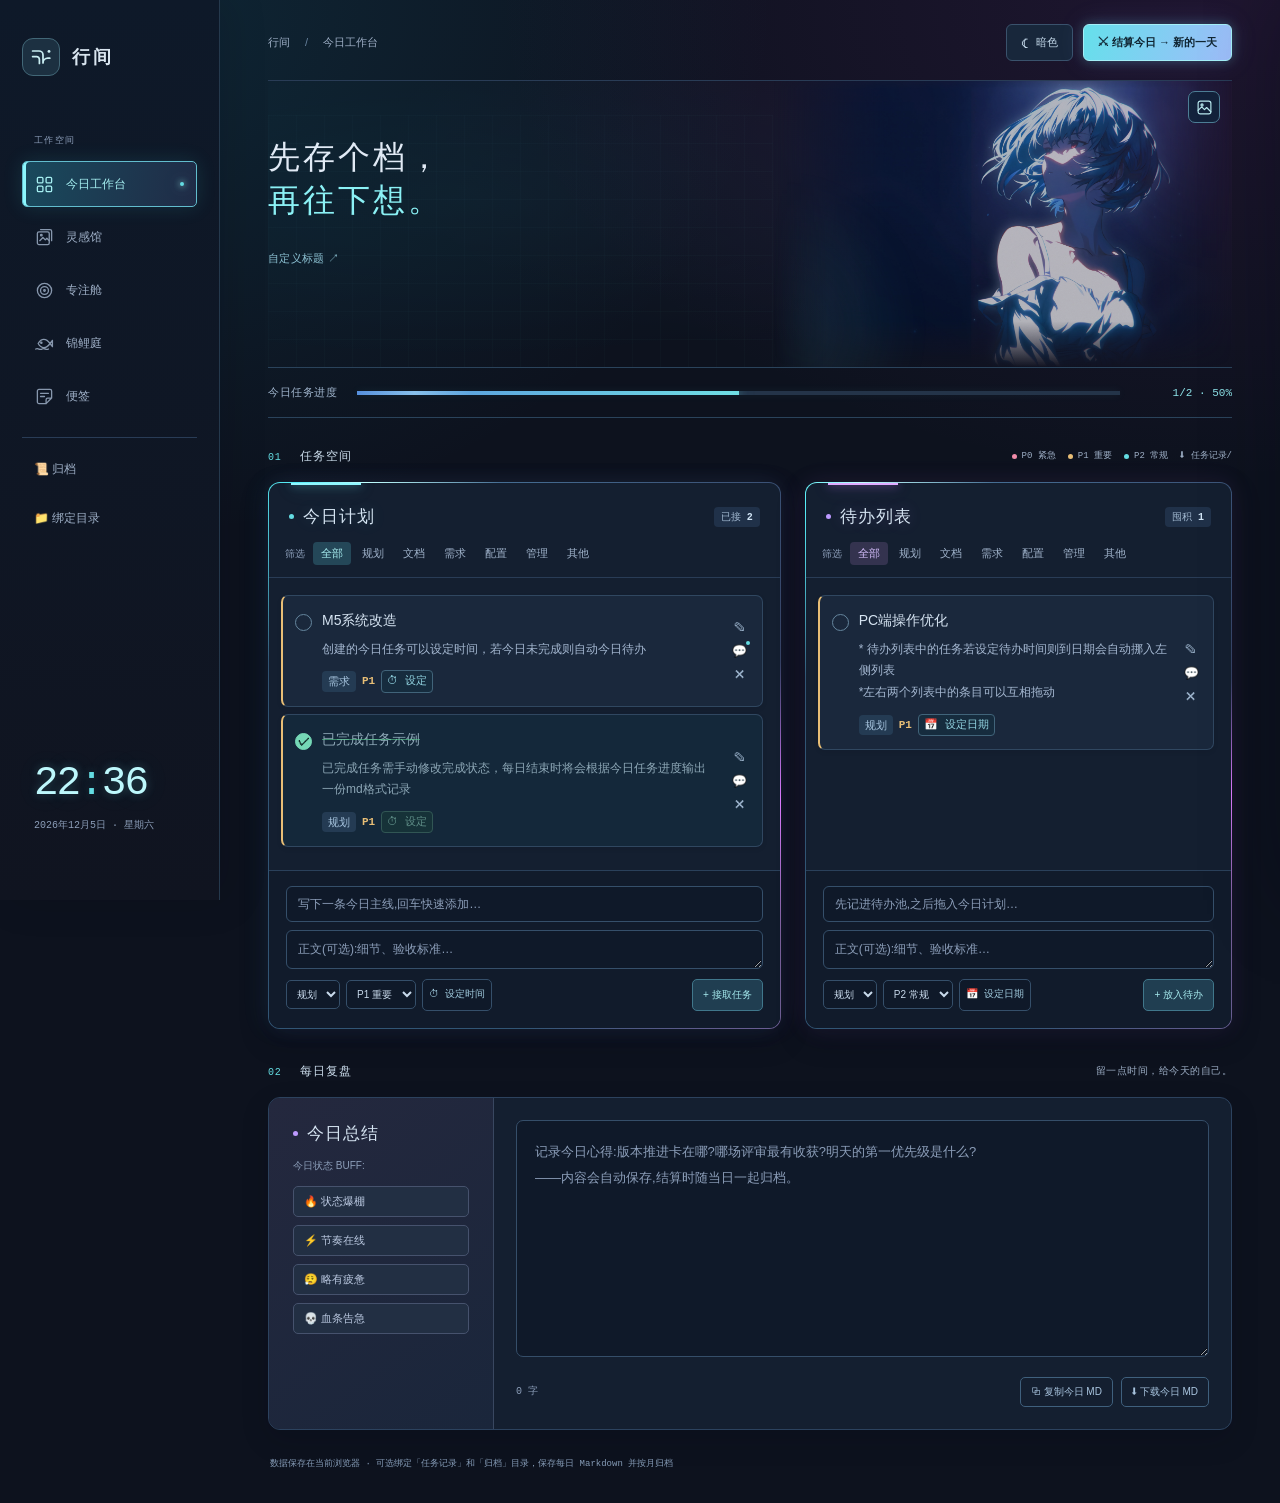
==== commit 7512d7cc: "更新行间内置示例和界面预览" ====
--- a/行间.html
+++ b/行间.html
@@ -338,8 +338,7 @@
 .qcard.late .qtitle:hover{color:#ffcdc2}
 .qcard.done .qtitle{color:var(--dim); text-decoration:line-through; text-decoration-color:rgba(87,207,143,.6); font-weight:500}
 .qbodywrap{grid-area:body; min-width:0}
-.qbody{font-size:11.5px; color:var(--mut); line-height:1.5; margin-top:2px; word-break:break-all;
-  display:-webkit-box; -webkit-line-clamp:2; -webkit-box-orient:vertical; overflow:hidden}
+.qbody{font-size:11.5px; color:var(--mut); line-height:1.5; margin-top:2px; white-space:pre-wrap; overflow-wrap:anywhere}
 .qcard.done .qbody{color:#4c655d}
 .qmeta{grid-area:meta; align-self:start; display:flex; gap:5px; align-items:center; flex-wrap:wrap; margin-top:3px}
 .cat{font-size:9.5px; padding:1px 6px; border-radius:4px; letter-spacing:.08em; background:rgba(255,255,255,.055); color:var(--mut); border:1px solid var(--line)}
@@ -861,6 +860,24 @@
   };
 }
 
+function addExampleTasks(state){
+  state.main=[
+    {"id":"example-main-1","text":"M5系统改造","body":"创建的今日任务可以设定时间，若今日未完成则自动今日待办","cat":"req","prio":"P1","due":"","time":"","note":"这里可以进行备注","done":false,"doneAt":"","delayMin":0,"from":null},
+    {"id":"example-main-2","text":"已完成任务示例","body":"已完成任务需手动修改完成状态，每日结束时将会根据今日任务进度输出一份md格式记录","cat":"plan","prio":"P1","due":"","time":"","note":"","done":true,"doneAt":"12:27","delayMin":0,"from":null}
+  ];
+  state.side=[
+    {"id":"example-side-1","text":"PC端操作优化","body":"* 待办列表中的任务若设定待办时间则到日期会自动挪入左侧列表\n*左右两个列表中的条目可以互相拖动","cat":"plan","prio":"P1","due":"","time":"","note":"","done":false,"doneAt":"","delayMin":0,"from":null}
+  ];
+}
+
+function hasOnlyExampleTasks(state){
+  if(state.summary||state.mood||state.buff||state.archives?.length) return false;
+  const example={};
+  addExampleTasks(example);
+  return JSON.stringify(state.main)===JSON.stringify(example.main)
+    && JSON.stringify(state.side)===JSON.stringify(example.side);
+}
+
 function load(){
   try{const raw=localStorage.getItem(KEY); if(raw){const s=JSON.parse(raw); if(s&&s.date) return s;}}catch(e){}
   return null;
@@ -901,7 +918,10 @@
       }catch(e2){return false}
     }
     const disk=JSON.parse(await file.text());
-    if(stateScore(disk)<=stateScore(S)) return false;
+    const diskScore=stateScore(disk);
+    if(diskScore<0) return false;
+    const canReplaceExamples=hasOnlyExampleTasks(S)||(IS_NEW&&!load());
+    if(!canReplaceExamples && diskScore<=stateScore(S)) return false;
     S=disk;
     try{localStorage.setItem(KEY,JSON.stringify(S))}catch(e){}
     return true;
@@ -1702,6 +1722,7 @@
   try{
     const restored=await tryRestoreFromDiskBackup();
     if(restored) toast('📁 已从任务记录自动备份恢复数据');
+    if(IS_NEW&&!restored&&!load()) addExampleTasks(S);
     if(S.date!==todayStr()) setTimeout(()=>settle(false),600);
     else if(IS_NEW||restored) save();
     const sum=document.getElementById('summaryText');
--- a/assets/header-artwork.css
+++ b/assets/header-artwork.css
@@ -43,5 +43,5 @@
 .artwork-controls :is(#artworkChoose,#artworkReset):disabled{cursor:wait}
 
 /* Bundled theme defaults; custom images continue to use their own centered crop. */
-html[data-theme="dark"] .hero-visual .hud-art:not(.custom-artwork){background-image:url('../Banner/暗色/夜航.png');background-position:center top;background-size:cover}
-html[data-theme="light"] .hero-visual .hud-art:not(.custom-artwork){background-image:url('../Banner/亮色/纸间.png');background-position:center;background-size:cover}
+html[data-theme="dark"] .hero-visual .hud-art:not(.custom-artwork){background-image:url('../Banner/暗色/蓝色夜景.png');background-position:center top;background-size:cover}
+html[data-theme="light"] .hero-visual .hud-art:not(.custom-artwork){background-image:url('../Banner/亮色/白色晴光.jpg');background-position:center;background-size:cover}
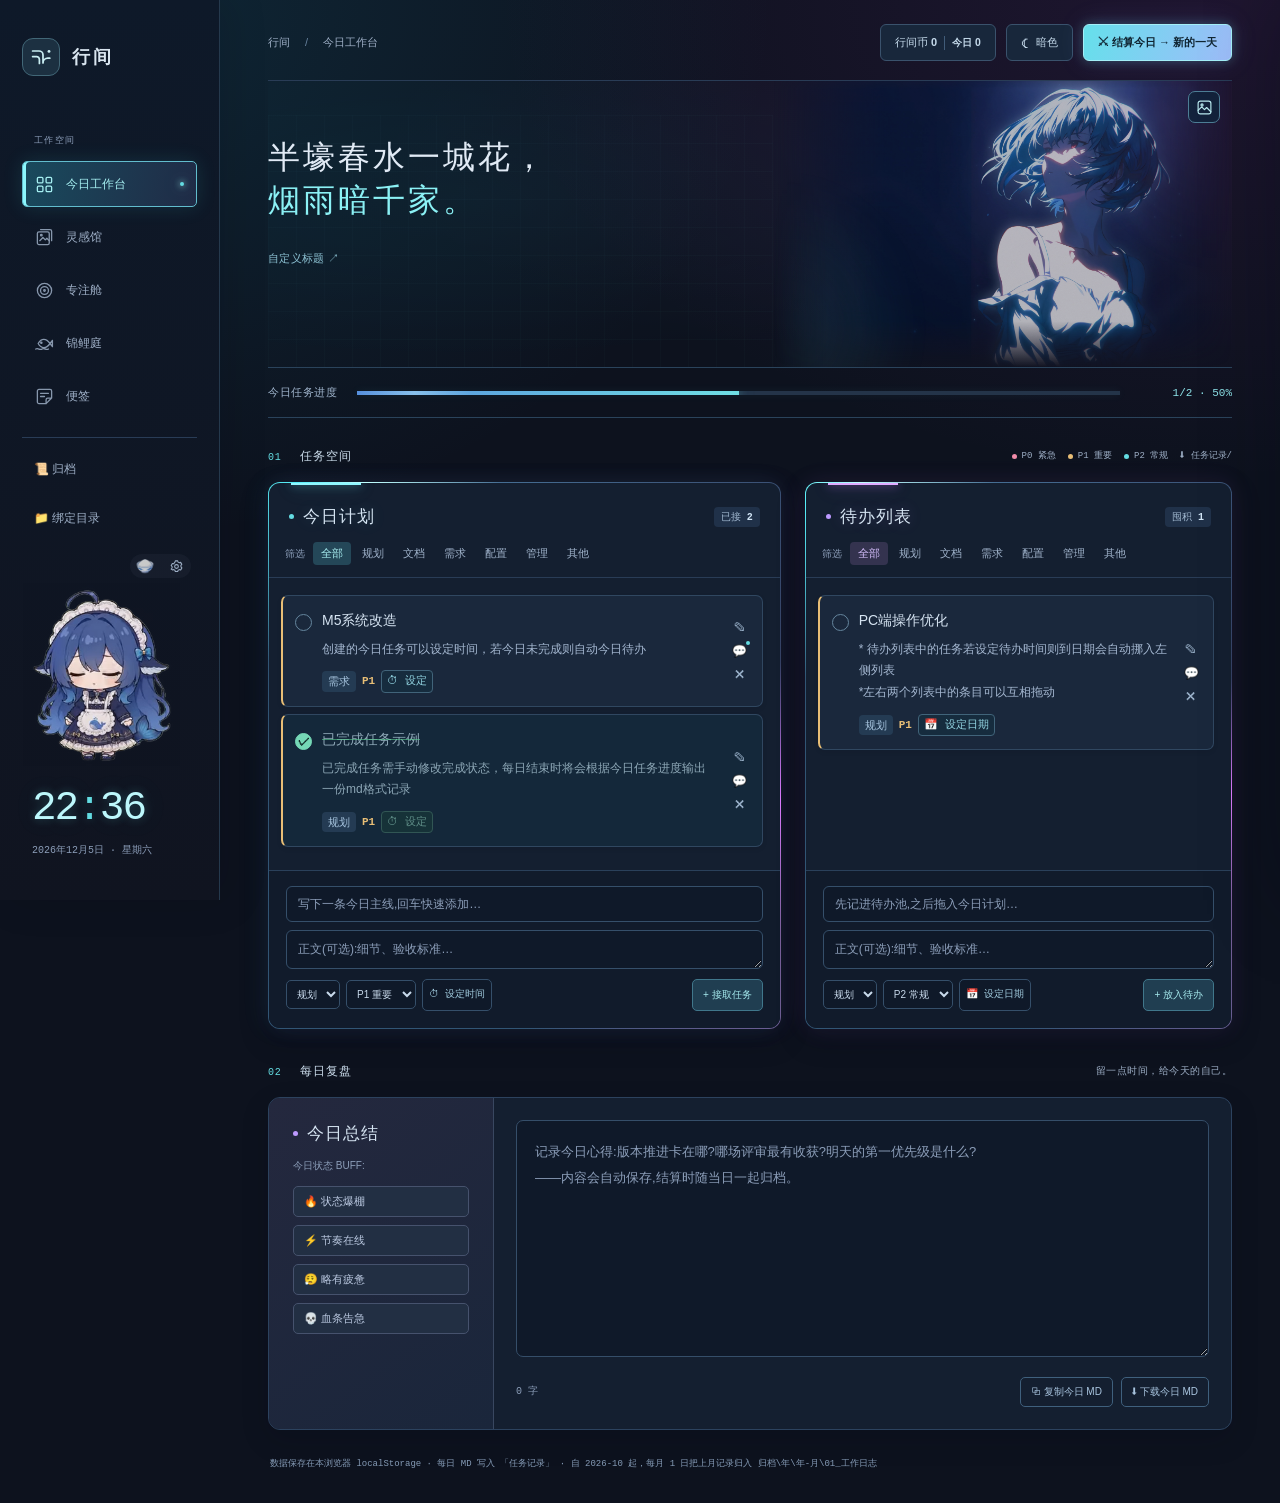
==== commit 4d2c9813: "同步行间币、大肥鱼和近期交互更新" ====
--- a/行间.html
+++ b/行间.html
@@ -566,21 +566,116 @@
 <link rel="stylesheet" href="assets/task-directories.css">
 <link rel="stylesheet" href="assets/theme-warm.css">
 <link rel="stylesheet" href="assets/banner-library.css">
-</head>
+<style>
+.workspace-actions .wallet-chip{display:inline-flex;align-items:center;gap:.65em;font-variant-numeric:tabular-nums}
+.wallet-chip strong{font-size:.95em;padding-left:.65em;border-left:1px solid var(--line2)}
+[data-sign="plus"]{color:#80ded5}[data-sign="minus"]{color:#ffad99}
+html[data-theme="light"] [data-sign="plus"]{color:#236b59}html[data-theme="light"] [data-sign="minus"]{color:#a13f31}
+#walletDialog{box-sizing:border-box;width:min(380px,92vw);max-height:82dvh;overflow:auto;padding:22px;background:var(--panel);color:var(--ink);border:1px solid var(--line2);border-radius:12px}
+#walletDialog::backdrop{background:#10182088}
+#walletDialog header,#walletLines{display:flex;align-items:center;justify-content:space-between;gap:10px}
+#walletDialog h2{font-size:19px;margin:0}#walletDialog p,#walletDialog details{font-size:13px;line-height:1.65}
+#walletLines{display:grid;grid-template-columns:1fr auto;margin:14px 0;padding:14px 0;border-block:1px solid var(--line)}
+#walletLines dd{margin:0;text-align:right;font-variant-numeric:tabular-nums}
+@media(max-width:760px){.workspace-topline,.workspace-actions{flex-wrap:wrap}.workspace-actions .wallet-chip{min-height:34px}}
+</style><style>
+#petStage{position:relative;display:block;background:none;border:0;padding:0;cursor:pointer;color:inherit}
+#fishCorner{position:relative}
+html[data-view="focus"] #fishCorner{display:none}
+@media(max-width:1000px){html[data-view="focus"] .workspace-rail .rail-bottom{display:none}}
+#petStage{width:min(90%,clamp(64.8px,calc(77.4vh - 378px),169.2px));aspect-ratio:200/232;margin:0 auto;left:-8px}
+@media(min-width:1001px){.workspace-rail .rail-bottom{padding-inline:0;padding-top:6px}.rail-bottom .clock{padding-inline:10px;margin-top:6px}}
+#petStage[hidden],#quickRice[hidden]{display:none}
+.petSprite{position:relative;display:block;width:100%;height:100%;overflow:clip;background:url("assets/dsh-fish-v1/idle-poster.png") 50% 69.23%/auto 126% no-repeat}
+.petSprite.playing{background:none}.fishDeck{position:absolute;inset:0;pointer-events:none}
+.fishDeck video{position:absolute;top:-18%;left:50%;transform:translateX(-50%);height:126%;width:auto;aspect-ratio:16/9;max-width:none;pointer-events:none}
+.fishDeck video{visibility:hidden}.fishDeck video.front{visibility:visible}
+.petProp{position:absolute;bottom:2%;left:1%;font-size:18px;pointer-events:none}
+#fishCorner{isolation:isolate;box-sizing:border-box;padding:37px 0 12px}
+#fishCorner:has(#petStage[hidden]){padding-bottom:0}
+#fishCorner:has(#petStage[hidden]):has(#petPanel:popover-open){min-height:var(--fish-open-height,170px)}
+.fishFeedRow{position:absolute;right:3px;top:3px;z-index:1;display:inline-flex;align-items:center;gap:1px;padding:3px}
+.fishFeedRow::before{content:"";position:absolute;inset:5px 3px;pointer-events:none;border-radius:999px;background:color-mix(in srgb,var(--mut) 5%,transparent);border:1px solid transparent}
+.fishFeedRow:is(:hover,:focus-within,:has([aria-expanded="true"]))::before{background:var(--panel);border-color:color-mix(in srgb,var(--line2) 72%,transparent)}
+.fishTool,.fishClose{display:inline-grid;place-items:center;background:transparent;border:1px solid transparent;color:var(--mut);cursor:pointer}
+.fishTool{position:relative;overflow:hidden;width:30px;height:28px;border-radius:999px;flex:none;padding:0}
+.fishClose:hover{color:var(--ink);background:var(--panel);border-color:var(--line2)}
+.fishTool:hover,.fishTool:focus-visible,.fishTool[aria-expanded="true"]{color:var(--ink)}
+#quickRice:not(:hover):not(:focus-visible) img{opacity:.78}
+@media(prefers-reduced-motion:no-preference){.fishFeedRow::before{transition:background-color 140ms,border-color 140ms}#quickRice img{transition:opacity 140ms}}
+.fishTool:disabled{opacity:.5;cursor:default}
+.fishTool:focus-visible,.fishClose:focus-visible{outline:2px solid var(--gold);outline-offset:1px}
+/* The painted bowl is centred at (50%, 73%) within its transparent canvas. */
+#quickRice img{position:absolute;left:50%;top:50%;width:27px;height:27px;max-width:none;transform:translate(-50%,-73%);pointer-events:none}
+#petSettings svg{width:15px;height:15px}
+#fishHint{position:absolute;inset:auto 0 0;font-size:11px;line-height:1.15;color:var(--mut);text-align:center;pointer-events:none}
+#fishCorner:has(#petPanel:popover-open)::before{content:"";position:absolute;inset:0;z-index:-1;border:1px solid var(--line2);border-right:0;border-radius:15px 0 0 15px;background:var(--panel)}
+#fishCorner:has(#petPanel:popover-open) #fishHint{visibility:hidden}
+#petPanel{box-sizing:border-box;position:fixed;inset:auto;margin:0;max-width:none;max-height:none;overflow:hidden;padding:10px 16px 12px;border:1px solid var(--line2);border-left:0;border-radius:0 15px 15px 0;background:var(--panel);color:var(--ink);font-family:inherit;font-size:13px;text-align:left}
+#petPanel:popover-open{display:flex;flex-direction:column}
+#petPanel:popover-open{animation:fishUnfold 155ms ease-out}
+@keyframes fishUnfold{from{clip-path:inset(0 100% 0 0 round 0 14px 14px 0)}to{clip-path:inset(0 round 0 14px 14px 0)}}
+@media(prefers-reduced-motion:reduce){#petPanel:popover-open{animation:none}}
+#petPanel header,.petShopRow{display:flex;align-items:center;justify-content:space-between;gap:8px}
+#petTitle{font-size:16px;color:var(--ink);margin:0 auto 0 0}
+.petSwitch{display:flex;align-items:center;gap:4px;color:var(--mut);font-size:12px;white-space:nowrap}
+.fishClose{border-radius:7px;width:26px;height:26px;font:20px/1 sans-serif;padding:0}
+.fishShelf{display:grid;grid-template-columns:1fr 1.25fr 1fr;flex:1;min-height:0;margin-top:8px;border-top:1px solid var(--line);padding-top:8px;gap:14px}
+.fishShelf>section{min-width:0;overflow:auto;scrollbar-width:thin;overscroll-behavior:contain}
+.fishShelf>section+section{border-left:1px solid var(--line);padding-left:14px}
+#petPanel h3{margin:0 0 5px;color:var(--ink);font-size:13px}
+#petPanel .hbtn{min-height:24px;padding:3px 8px;white-space:nowrap}
+.petShopRow{padding:3px 0;font-size:12px}
+#petNotice{min-width:0;max-width:48%;margin:0 auto 0 0;font-size:12px;color:var(--mut)}#petNotice:empty{display:none}
+#petPanel select,#petPanel textarea{box-sizing:border-box;font:inherit;background:var(--panel);color:var(--ink);border:1px solid var(--line2);border-radius:6px;padding:3px 5px;max-width:100%}
+#lanternForm{display:grid;grid-template-columns:minmax(0,1fr) auto;align-content:start;align-items:center;gap:5px}
+#lanternForm h3,#fishQuote{grid-column:1/-1}
+#fishNote{width:100%;min-height:30px;resize:vertical}
+#petPanel #fishKeepsakes{margin-top:8px;font-size:12px}#fishKeepsakes summary{cursor:pointer}
+@media(max-width:1000px){
+ .workspace-rail .rail-bottom{display:block;flex:0 0 100%;padding:0;margin:0}
+ .workspace-rail .rail-bottom .clock{display:none}
+ #fishCorner{width:100px}#petStage{width:76px;left:0}
+}
+@media(max-width:800px){
+ #petPanel{padding:7px 8px}
+ #petPanel header{gap:4px}#petTitle{font-size:14px;white-space:nowrap}
+ .fishShelf{display:block;overflow:auto;scrollbar-width:thin}
+ .fishShelf>section{overflow:visible}
+ .fishShelf>section+section{padding:7px 0 0;border-left:0;margin-top:7px;border-top:1px solid var(--line)}
+ #petNotice{max-width:100%;order:4;flex-basis:100%}#petPanel header{flex-wrap:wrap}
+}
+ #fishMemories,.fishTickets{list-style:none;margin:8px 0;padding:0;font-size:12px;overflow-wrap:anywhere}
+ #fishMemories{max-height:13em;overflow:auto}#fishMemories li,.fishTickets li{border-inline-start:2px solid var(--line2);padding:3px 8px;margin:4px 0}
+ .petSr{position:absolute;width:1px;height:1px;overflow:hidden;clip-path:inset(50%)}
+</style></head>
 <body>
 <div id="emberLayer"></div>
 <aside class="workspace-rail">      <div class="brand">
         <span class="brand-mark" aria-hidden="true"><svg viewBox="0 0 40 40" fill="none" focusable="false"><path d="M9.5 12.5h8a5 5 0 0 1 5 5v10a6 6 0 0 1 6-6h2.5M9.5 19.5h5a3.5 3.5 0 0 1 3.5 3.5v5" stroke="currentColor" stroke-width="2.15" stroke-linecap="round" stroke-linejoin="round"/><circle cx="30" cy="13" r="1.8" fill="currentColor"/></svg></span>
         <h1>行间</h1>
       </div>
-<div class="rail-section-label">工作空间</div><nav class="workspace-nav" aria-label="工作空间"><button type="button" class="rail-current view-link" id="viewDashboard" aria-current="page" aria-controls="dashboardView"><svg class="nav-icon" viewBox="0 0 24 24" fill="none" stroke="currentColor" stroke-width="1.65" stroke-linecap="round" stroke-linejoin="round" aria-hidden="true" focusable="false"><rect x="3" y="3" width="7" height="7" rx="1.5"/><rect x="14" y="3" width="7" height="7" rx="1.5"/><rect x="3" y="14" width="7" height="7" rx="1.5"/><rect x="14" y="14" width="7" height="7" rx="1.5"/></svg> 今日工作台 <i></i></button><button type="button" class="view-link" id="viewLibrary" aria-controls="libraryView"><svg class="nav-icon" viewBox="0 0 24 24" fill="none" stroke="currentColor" stroke-width="1.65" stroke-linecap="round" stroke-linejoin="round" aria-hidden="true" focusable="false"><rect x="3" y="5" width="15" height="16" rx="2"/><path d="M7 2h12a2 2 0 0 1 2 2v12M6 16l4-4 3 3 2-2 3 3"/><circle cx="8" cy="9" r="1"/></svg> 灵感馆 <i></i></button><button type="button" class="view-link focus-nav" id="viewFocus" aria-controls="focusView"><svg class="nav-icon" viewBox="0 0 24 24" fill="none" stroke="currentColor" stroke-width="1.65" stroke-linecap="round" stroke-linejoin="round" aria-hidden="true" focusable="false"><circle cx="12" cy="12" r="9"/><circle cx="12" cy="12" r="5"/><circle cx="12" cy="12" r="1"/></svg> 专注舱 <small id="focusNavStatus"></small><i></i></button><button type="button" class="view-link" id="viewGarden" aria-controls="gardenView"><svg class="nav-icon" viewBox="0 0 24 24" fill="none" stroke="currentColor" stroke-width="1.65" stroke-linecap="round" stroke-linejoin="round" aria-hidden="true" focusable="false"><path d="M4 12c4-7 10-7 15 0-5 7-11 7-15 0Z M19 12l3-4v8l-3-4M1 19c3-2 5 2 8 0s5 2 8 0"/><circle cx="8" cy="11" r=".8"/></svg> 锦鲤庭 <i></i></button><button type="button" class="view-link" id="viewNotes" aria-controls="notesView"><svg class="nav-icon" viewBox="0 0 24 24" fill="none" stroke="currentColor" stroke-width="1.65" stroke-linecap="round" stroke-linejoin="round" aria-hidden="true" focusable="false"><path d="M14 21H5a2 2 0 0 1-2-2V5a2 2 0 0 1 2-2h14a2 2 0 0 1 2 2v9l-7 7Z M14 21v-5a2 2 0 0 1 2-2h5M7 8h10M7 12h5"/></svg> 便签 <i></i></button></nav><div class="rail-actions"><button class="hbtn" id="btnDrawer">📜 归档</button><button class="hbtn" id="btnBindDir" title="选择 任务记录，并选择归档文件夹。每月 1 日把上月记录归入 归档\对应年\对应月\01_工作日志">📁 绑定目录</button></div><div class="rail-bottom">      <div class="clock">
+<div class="rail-section-label">工作空间</div><nav class="workspace-nav" aria-label="工作空间"><button type="button" class="rail-current view-link" id="viewDashboard" aria-current="page" aria-controls="dashboardView"><svg class="nav-icon" viewBox="0 0 24 24" fill="none" stroke="currentColor" stroke-width="1.65" stroke-linecap="round" stroke-linejoin="round" aria-hidden="true" focusable="false"><rect x="3" y="3" width="7" height="7" rx="1.5"/><rect x="14" y="3" width="7" height="7" rx="1.5"/><rect x="3" y="14" width="7" height="7" rx="1.5"/><rect x="14" y="14" width="7" height="7" rx="1.5"/></svg> 今日工作台 <i></i></button><button type="button" class="view-link" id="viewLibrary" aria-controls="libraryView"><svg class="nav-icon" viewBox="0 0 24 24" fill="none" stroke="currentColor" stroke-width="1.65" stroke-linecap="round" stroke-linejoin="round" aria-hidden="true" focusable="false"><rect x="3" y="5" width="15" height="16" rx="2"/><path d="M7 2h12a2 2 0 0 1 2 2v12M6 16l4-4 3 3 2-2 3 3"/><circle cx="8" cy="9" r="1"/></svg> 灵感馆 <i></i></button><button type="button" class="view-link focus-nav" id="viewFocus" aria-controls="focusView"><svg class="nav-icon" viewBox="0 0 24 24" fill="none" stroke="currentColor" stroke-width="1.65" stroke-linecap="round" stroke-linejoin="round" aria-hidden="true" focusable="false"><circle cx="12" cy="12" r="9"/><circle cx="12" cy="12" r="5"/><circle cx="12" cy="12" r="1"/></svg> 专注舱 <small id="focusNavStatus"></small><i></i></button><button type="button" class="view-link" id="viewGarden" aria-controls="gardenView"><svg class="nav-icon" viewBox="0 0 24 24" fill="none" stroke="currentColor" stroke-width="1.65" stroke-linecap="round" stroke-linejoin="round" aria-hidden="true" focusable="false"><path d="M4 12c4-7 10-7 15 0-5 7-11 7-15 0Z M19 12l3-4v8l-3-4M1 19c3-2 5 2 8 0s5 2 8 0"/><circle cx="8" cy="11" r=".8"/></svg> 锦鲤庭 <i></i></button><button type="button" class="view-link" id="viewNotes" aria-controls="notesView"><svg class="nav-icon" viewBox="0 0 24 24" fill="none" stroke="currentColor" stroke-width="1.65" stroke-linecap="round" stroke-linejoin="round" aria-hidden="true" focusable="false"><path d="M14 21H5a2 2 0 0 1-2-2V5a2 2 0 0 1 2-2h14a2 2 0 0 1 2 2v9l-7 7Z M14 21v-5a2 2 0 0 1 2-2h5M7 8h10M7 12h5"/></svg> 便签 <i></i></button></nav><div class="rail-actions"><button class="hbtn" id="btnDrawer">📜 归档</button><button class="hbtn" id="btnBindDir" title="选择 「任务记录」，并选择归档文件夹。每月 1 日把上月记录归入 归档\对应年\对应月\01_工作日志">📁 绑定目录</button></div><div class="rail-bottom"><div id="fishCorner"><button id="petStage" data-pose="rest" aria-label="和大肥鱼打招呼"><span class="petSprite"></span><span class="petProp" aria-hidden="true"></span></button><span id="fishHint" role="status"></span><div class="fishFeedRow" role="group" aria-label="大肥鱼互动"><button type="button" class="fishTool" id="quickRice" aria-label="喂白米饭，1 行间币"><img src="assets/dsh-fish-v1/bowl-full.png" alt=""></button><button type="button" id="petSettings" class="fishTool" aria-label="大肥鱼设置" title="大肥鱼设置" aria-controls="petPanel" aria-expanded="false" aria-haspopup="dialog"><svg aria-hidden="true" viewBox="0 0 24 24" fill="none" stroke="currentColor" stroke-width="1.65" stroke-linecap="round" stroke-linejoin="round"><path d="m9.5 4 .6-2h3.8l.6 2 2 .9 2.1-.5 1.9 3.2-1.5 1.6.2 2.4 1.4 1.6-1.9 3.3-2.1-.5-2 1-.7 2.1h-3.8l-.6-2.1-2-1-2.1.5L3.5 15l1.5-1.6v-2.3L3.5 9.5l1.9-3.3 2.1.5z" transform="translate(0 1)"/><circle cx="12" cy="12" r="3"/></svg></button></div><section popover="manual" role="dialog" id="petPanel" aria-labelledby="petTitle"><header><h2 id="petTitle">大肥鱼</h2><p id="petNotice" role="status"></p><label class="petSwitch"><input type="checkbox" id="petEnabled"> 显示大肥鱼</label><button class="fishClose" type="button" aria-label="收起大肥鱼设置" id="petClose">×</button></header><div class="fishShelf"><section aria-labelledby="feedTitle">
+<h3 id="feedTitle">一起歇会儿</h3>
+<div class="petShopRow"><span>白米饭</span><button class="hbtn" id="feedRice">喂一碗 · 1 币</button></div>
+<div class="petShopRow"><label><span class="petSr">选择点心</span><select id="fishSnack"><option value="riceball">饭团</option><option value="icecream">冰淇淋</option><option value="hawthorn">糖葫芦</option></select></label><button class="hbtn" id="buySnack">请吃点心 · 10 币</button></div>
+<div class="petShopRow"><span>一起放风筝</span><button class="hbtn" id="flyKite">放风筝 · 30 币</button></div>
+</section>
+<section id="lanternForm" aria-labelledby="lampHeading"><h3 id="lampHeading">收工放河灯</h3>
+<select id="fishQuote" aria-label="从今日总结选一句"></select>
+<textarea id="fishNote" aria-label="灯上寄语（可留空）" placeholder="写句寄语（可留空）" rows="1"></textarea>
+<button class="hbtn" id="floatLantern">放河灯 · 50 币</button></section>
+<section id="fishAlbum" aria-labelledby="albumHeading"><h3 id="albumHeading">回忆册</h3><ul id="fishMemories"></ul>
+<details id="fishKeepsakes" hidden><summary>已购纪念品</summary><p id="petShop"></p></details></section></div></section></div>      <div class="clock">
         <div class="hm" id="clock">--<b>:</b>--</div>
         <div class="dt" id="dateline">——</div>
       </div>
 </div></aside>
 <main>
   <!-- 顶部 HUD -->
-  <div class="workspace-topline"><span>行间 <i>/</i> <span id="workspaceLocation">今日工作台</span></span><div class="workspace-actions"><button type="button" class="hbtn theme-toggle" id="themeToggle" role="switch" aria-checked="false" aria-label="亮色主题"><span id="themeIcon" aria-hidden="true">☾</span><span id="themeLabel" aria-hidden="true">暗色</span></button><button class="hbtn primary" id="btnSettle">⚔ 结算今日 → 新的一天</button></div></div>
+  <div class="workspace-topline"><span>行间 <i>/</i> <span id="workspaceLocation">今日工作台</span></span><div class="workspace-actions"><button type="button" class="hbtn wallet-chip" id="walletOpen" aria-haspopup="dialog"><span>行间币 <b id="walletBalance">0</b></span><strong id="walletToday">今日 0</strong></button><button type="button" class="hbtn theme-toggle" id="themeToggle" role="switch" aria-checked="false" aria-label="亮色主题"><span id="themeIcon" aria-hidden="true">☾</span><span id="themeLabel" aria-hidden="true">暗色</span></button><button class="hbtn primary" id="btnSettle">⚔ 结算今日 → 新的一天</button></div></div>
+
+  <dialog id="walletDialog" aria-labelledby="walletTitle"><header><h2 id="walletTitle">行间币账本</h2><button type="button" class="hbtn" id="walletClose">关闭</button></header><p id="walletStatus"></p><dl id="walletLines"></dl><p id="walletForecast"></p><details><summary>收支规则</summary><p>每日首次任务操作 +10。每完成一条任务 +20，超时同奖，撤销完成收回 20。今日总结含至少 6 个文字或数字 +50，结算前清空或不足 6 字时收回。</p><p>结算时，今日计划非空且全部完成 +200，否则每条未完成 −20。待办池不扣款。余额可为负数，每个工作日只结算一次。</p></details></dialog>
   <div id="dashboardView">
   <header class="hud">
     <div class="hero-copy"><div class="eyebrow"><span></span> THE DAILY PRACTICE</div><div class="headline-area">
@@ -614,7 +709,7 @@
   <div class="board-topline"><span class="section-kicker">01 <b>任务空间</b></span><div class="priority-key"><span class="chip prio-legend" title="条目颜色由优先级决定"><i style="background:var(--rose)"></i>P0 紧急</span>
 <span class="chip prio-legend" title="条目颜色由优先级决定"><i style="background:var(--gold)"></i>P1 重要</span>
 <span class="chip prio-legend" title="条目颜色由优先级决定"><i style="background:var(--teal)"></i>P2 常规</span>
-<span class="chip" title="每日 MD 写入 任务记录。换过文件夹后请点一次「绑定目录」">⬇ <b>任务记录/</b></span></div></div>
+<span class="chip" title="每日 MD 写入 「任务记录」。换过文件夹后请点一次「绑定目录」">⬇ <b>任务记录/</b></span></div></div>
   <!-- 双栏:今日计划 ⇄ 待办列表 -->
   <section class="board">
     <div class="panel main" data-p="main">
@@ -705,6 +800,7 @@
     <div class="summary-body">
       <div class="sumleft">
         <textarea id="summaryText" placeholder="记录今日心得:版本推进卡在哪?哪场评审最有收获?明天的第一优先级是什么?&#10;——内容会自动保存,结算时随当日一起归档。"></textarea>
+        <ul id="fishTodayTickets" class="fishTickets" aria-label="今日活动小票" hidden></ul>
         <div class="foot">
           <span class="wcnt" id="wcnt">0 字</span>
           <span class="saved" id="saved">✓ 已自动保存</span>
@@ -717,7 +813,7 @@
     </div>
   </section>
 
-  <footer><b>数据保存在当前浏览器 · 可选绑定「任务记录」和「归档」目录，保存每日 Markdown 并按月归档</b></footer>
+  <footer><b>数据保存在本浏览器 localStorage · 每日 MD 写入 「任务记录」 · 自 2026-10 起，每月 1 日把上月记录归入 归档\年\年-月\01_工作日志</b></footer>
   </div>
 
 
@@ -821,9 +917,9 @@
   </div>
 </div>
 <dialog id="directoryDialog" class="directory-dialog" aria-labelledby="directoryHeading">
-  <h2 id="directoryHeading">绑定目录</h2><p class="directory-intro">分别选择两个文件夹。浏览器刷新后如需再次授权，可在这里恢复连接。</p>
-  <section class="directory-row"><div><h3>任务记录</h3><p id="recordsDirStatus" role="status">正在读取…</p><code>任务记录</code><p>每日 MD 与任务自动备份</p></div><div><button type="button" class="hbtn" id="recordsDirChoose">选择 / 更换</button><button type="button" class="hbtn" id="recordsDirAuthorize" hidden>重新授权</button></div></section>
-  <section class="directory-row"><div><h3>归档</h3><p id="archiveDirStatus" role="status">正在读取…</p><code>归档</code><p>跨月归档按 年 / 年-月 / 01_工作日志 保存</p></div><div><button type="button" class="hbtn" id="archiveDirChoose">选择 / 更换</button><button type="button" class="hbtn" id="archiveDirAuthorize" hidden>重新授权</button></div></section>
+  <h2 id="directoryHeading">绑定目录</h2><p class="directory-intro">请选择名称对应的文件夹。选中后如果还需要写入授权，点“完成”可继续。</p>
+  <section class="directory-row"><div><h3>任务记录</h3><p id="recordsDirStatus" role="status">正在读取…</p><code>当前路径</code><input id="recordsDirPath" class="directory-path" type="text" aria-label="任务记录当前路径" placeholder="粘贴实际路径，仅需记录一次" spellcheck="false"><p>每日 MD 与任务自动备份</p></div><div><button type="button" class="hbtn" id="recordsDirChoose">选择 / 更换</button><button type="button" class="hbtn" id="recordsDirAuthorize" hidden>重新授权</button></div></section>
+  <section class="directory-row"><div><h3>归档</h3><p id="archiveDirStatus" role="status">正在读取…</p><code>当前路径</code><input id="archiveDirPath" class="directory-path" type="text" aria-label="归档当前路径" placeholder="粘贴实际路径，仅需记录一次" spellcheck="false"><p>跨月归档按 年 / 年-月 / 01_工作日志 保存</p></div><div><button type="button" class="hbtn" id="archiveDirChoose">选择 / 更换</button><button type="button" class="hbtn" id="archiveDirAuthorize" hidden>重新授权</button></div></section>
   <p class="directory-message" id="directoryMessage" role="status"></p><div class="directory-footer"><button type="button" class="hbtn" id="directoryBackup">检查写入并备份任务</button><button type="button" class="hbtn primary" id="directoryClose">完成</button></div>
 </dialog>
 <div id="toastbox"></div>
@@ -886,6 +982,105 @@
   if(!s||!s.date) return -1;
   return (s.archives||[]).length*10000+(s.main||[]).length*100+(s.side||[]).length*10+String(s.summary||'').length;
 }
+// Each earning has a stable key. Reloads and other tabs see the same posting.
+const wallet=(()=>{
+ const prefix='gpdQuestLog.wallet.v1.', startKey=prefix+'start';
+ const el=id=>document.getElementById(id);
+ const signed=n=>n>0?'+'+n:String(n);
+ let start='',fault=false,cachedTotals=null;
+ try{start=localStorage.getItem(startKey)||todayStr();localStorage.setItem(startKey,start);}
+ catch{fault=true;}
+ function read(key){const value=localStorage.getItem(prefix+key);return value===null?null:JSON.parse(value);}
+ function snapshot(){
+  const entries={};
+  for(let i=0;i<localStorage.length;i++){
+   const key=localStorage.key(i);
+   if(key?.startsWith(prefix)&&key!==startKey)entries[key.slice(prefix.length)]=read(key.slice(prefix.length));
+  }
+  return {start,entries};
+ }
+ function restore(saved){
+  if(!saved?.entries||!saved.start||Object.keys(snapshot().entries).length)return;
+  const items=Object.entries(saved.entries);
+  if(!/^\d{4}-\d{2}-\d{2}$/.test(saved.start)||items.some(([k,v])=>
+   !v||!['activity','summary','task','close','pet'].includes(v.kind)||!k.startsWith(v.kind+'/')||
+   !Number.isSafeInteger(v.amount)||!/^\d{4}-\d{2}-\d{2}$/.test(v.date)))return;
+  for(const [k,v] of items)localStorage.setItem(prefix+k,JSON.stringify(v));
+  cachedTotals=null;
+  start=saved.start;localStorage.setItem(startKey,start);
+ }
+ function post(key,date,amount,kind,extra={}){
+  if(date<start||read('close/'+date))return false;
+  const old=read(key);
+  if(old?.date!==undefined&&old.date!==date&&old.amount)return false;
+  if((old?.amount||0)===amount&&kind!=='close')return false;
+  localStorage.setItem(prefix+key,JSON.stringify({date,amount,kind,...extra}));
+  cachedTotals=null;
+  return true;
+ }
+ function summary(date,text){post('summary/'+date,date,(String(text||'').match(/[\p{L}\p{N}]/gu)||[]).length>=6?50:0,'summary');}
+ function forecast(main){
+  const missed=main.filter(i=>!i.done).length;
+  return {missed,amount:missed?-20*missed:main.length?200:0};
+ }
+ function update(action){
+  try{action();fault=false;}catch{fault=true;}
+  paint();
+ }
+ function paint(){
+  const date=todayStr();
+  try{
+   if(cachedTotals?.date!==date){
+    const rows={activity:0,task:0,summary:0,close:0,pet:0};let balance=0;
+    for(const e of Object.values(snapshot().entries)){balance+=e.amount;if(e.date===date)rows[e.kind]+=e.amount;}
+    cachedTotals={date,rows,balance};
+   }
+   const {rows,balance}=cachedTotals;
+   const net=Object.values(rows).reduce((a,b)=>a+b,0);
+   el('walletBalance').textContent=balance;
+   const badge=el('walletToday');
+   badge.textContent='今日 '+signed(net);
+   badge.dataset.sign=net>0?'plus':net<0?'minus':'';
+   el('walletStatus').textContent='余额 '+balance+' 币 · 今日净变化 '+signed(net)+' 币';
+   if(!el('walletDialog').open&&!fault)return;
+   const lines=el('walletLines');lines.replaceChildren();
+   for(const [label,n] of [['首次任务操作',rows.activity],['完成任务',rows.task],['今日总结',rows.summary],['计划结算',rows.close],['大肥鱼小铺',rows.pet]]){
+    const term=document.createElement('dt'),value=document.createElement('dd');
+    term.textContent=label;value.textContent=signed(n);lines.append(term,value);
+   }
+   const closed=read('close/'+date),f=forecast(S.date===date?S.main:[]);
+   el('walletForecast').textContent=closed?'本日已结算 · 计划收支 '+signed(closed.amount)+' 币':('若现在结算：'+(f.missed?f.missed+' 条未完成，':'')+signed(f.amount)+' 币（待入账）');
+  }catch{fault=true;}
+  if(fault){el('walletToday').textContent='账本不可用';el('walletStatus').textContent='浏览器存储不可用，请检查空间和存储权限。';}
+ }
+ el('walletOpen').onclick=()=>{el('walletDialog').showModal();paint();};
+ el('walletClose').onclick=()=>el('walletDialog').close();
+ window.addEventListener('storage',e=>{if(!e.key||e.key.startsWith(prefix)){cachedTotals=null;paint();}});
+ return {paint,snapshot,restore,
+  ownsPet(id){return !!read('pet/'+id);},
+  async petActivity(activity, show){
+   return navigator.locks.request('hangjian-pet-purchase',{ifAvailable:true},async lock=>{
+    if(!lock)return 'busy';
+    const balance=()=>Object.values(snapshot().entries).reduce((n,e)=>n+e.amount,0);
+    if(balance()<activity.price)return 'poor';
+    const date=todayStr();
+    if(!await show())return 'cancelled';
+    if(balance()<activity.price)return 'poor';
+    const receipt={kind:'pet',amount:-activity.price,date,activity:activity.id,time:Date.now()};
+    if(activity.note)receipt.note=activity.note;
+    localStorage.setItem(prefix+'pet/visit/'+crypto.randomUUID(),JSON.stringify(receipt));
+    cachedTotals=null;paint();writeStateBackup(false);return 'done';
+   });
+  },
+  activity(){update(()=>post('activity/'+S.date,S.date,10,'activity'));},
+  toggle(task){let changed=false;update(()=>{changed=post('task/'+task.id,S.date,task.done?20:0,'task');});return changed;},
+  summary(){update(()=>summary(S.date,S.summary));},
+  close(arch){
+   update(()=>{summary(arch.date,arch.summary);const f=forecast(arch.main);post('close/'+arch.date,arch.date,f.amount,'close',{missed:f.missed});});
+   try{return read('close/'+arch.date)?.amount??0;}catch{return 0;}
+  }
+ };
+})();
 let backupTimer=null;
 function save(){
   try{localStorage.setItem(KEY,JSON.stringify(S))}catch(e){}
@@ -898,7 +1093,9 @@
     if(!dir) return false;
     const f=await dir.getFileHandle('gpdQuestLog_autosave.json',{create:true});
     const w=await f.createWritable();
-    await w.write(JSON.stringify(S));
+    const backup={...S};
+    try{backup.wallet=wallet.snapshot();}catch{}
+    await w.write(JSON.stringify(backup));
     await w.close();
     return true;
   }catch(e){return false}
@@ -918,9 +1115,11 @@
       }catch(e2){return false}
     }
     const disk=JSON.parse(await file.text());
-    const diskScore=stateScore(disk);
-    if(diskScore<0) return false;
-    const canReplaceExamples=hasOnlyExampleTasks(S)||(IS_NEW&&!load());
+    try{wallet.restore(disk.wallet);}catch{}
+    delete disk.wallet;
+    const diskScore=stateScore(disk);
+    if(diskScore<0) return false;
+    const canReplaceExamples=hasOnlyExampleTasks(S)||(IS_NEW&&!load());
     if(!canReplaceExamples && diskScore<=stateScore(S)) return false;
     S=disk;
     try{localStorage.setItem(KEY,JSON.stringify(S))}catch(e){}
@@ -929,8 +1128,9 @@
 }
 /* DIRECTORY_BINDING_START */
 const IDB_NAME='questLogDirs', IDB_STORE='handles';
-const RECORDS_DIR_HINT='「任务记录」文件夹';
-const ARCHIVE_DIR_HINT='「归档」文件夹';
+const RECORDS_DIR_HINT='「任务记录」';
+const ARCHIVE_DIR_HINT='「归档」';
+const ARCHIVE_START_YM='2026-10';
 function idbOpen(){return new Promise((res,rej)=>{const q=indexedDB.open(IDB_NAME,1);
   q.onupgradeneeded=()=>q.result.createObjectStore(IDB_STORE);
   q.onsuccess=()=>res(q.result); q.onerror=()=>rej(q.error);
@@ -1242,7 +1442,7 @@
     :`<div class="empty">${S.side.length?'当前筛选下没有任务':'待办池空空如也'}<small>${S.side.length?'点上方分类标签可切换筛选':'随手记下的事项都会在这里囤着'}</small></div>`;
   document.getElementById('cntMain').textContent=filterMain?`${visM.length}/${S.main.length}`:S.main.length;
   document.getElementById('cntSide').textContent=filterSide?`${visS.length}/${S.side.length}`:S.side.length;
-  paintFilters(); paintHUD(); paintBuffs();
+  paintFilters(); paintHUD(); paintBuffs(); wallet.paint();
   if(editingId)document.querySelector(`[data-id="${editingId}"] .ed-title`)?.focus();
   if(openNoteId)document.querySelector(`[data-id="${openNoteId}"] .qnote-ta`)?.focus();
 }
@@ -1254,6 +1454,7 @@
 }
 document.querySelectorAll('.fbtn').forEach(b=>b.addEventListener('click',()=>{
   const p=b.closest('.panel').dataset.p, f=b.dataset.f||null;
+  wallet.activity();
   if(p==='main')filterMain=(filterMain===f)?null:f; else filterSide=(filterSide===f)?null:f;
   render();
 }));
@@ -1313,7 +1514,7 @@
     const t=input.value.trim(); if(!t) return;
     const it={id:uid(),text:t,body:bodyEl.value.trim(),cat:catSel.value,prio:prioSel.value,
       due:dueSel?dueSel.value||'':'',time:timeEl?timeEl.value||'':'',note:'',done:false,doneAt:'',delayMin:0,from:null};
-    S[list].push(it);
+    S[list].push(it);wallet.activity();
     input.value=''; bodyEl.value=''; if(timeEl)timeEl.value=''; if(dueSel)dueSel.value=''; save(); render();
     const el=document.querySelector(`[data-id="${it.id}"]`);
     if(el)el.classList.add('flash');
@@ -1332,6 +1533,7 @@
     const btn=e.target.closest('[data-act]');
     if(!btn||!hit){return}
     const act=btn.dataset.act;
+    wallet.activity();
     if(act==='cleartime'){                  // 清除预计完成时间(今日计划)
       if(!hit.i.time)return;
       hit.i.time='';
@@ -1402,10 +1604,12 @@
         hit.i.doneAt=''; hit.i.delayMin=0;
       }
       const origin=hit.i.done?btn.getBoundingClientRect():null;
+      const credited=wallet.toggle(hit.i);
+      if(hit.i.done)window.dispatchEvent(new Event('pet:task'));
       save(); render();
       if(hit.i.done){
         document.querySelector(`[data-id="${id}"]`)?.classList.add('justdone');
-        xpFloat(origin.left+origin.width/2,origin.top,'+'+(hit.i.prio==='P0'?30:hit.i.prio==='P1'?20:10)+' XP');
+        if(credited)xpFloat(origin.left+origin.width/2,origin.top,'+20 币');
         const left=[...S.main,...S.side].filter(i=>!i.done).length;
         if(left===0)toast('🏆 今日任务全部完成,干杯!');
         else if(hit.i.delayMin>0)toast('🐢 延迟 '+fmtDelay(hit.i.delayMin)+' 完成');
@@ -1418,7 +1622,7 @@
   ul.addEventListener('input',e=>{          // 备注输入即存
     if(!e.target.classList.contains('qnote-ta'))return;
     const hit=findItem(e.target.closest('.qcard')?.dataset.id); if(!hit)return;
-    hit.i.note=e.target.value; save();
+    hit.i.note=e.target.value; wallet.activity(); save();
   });
   ul.addEventListener('keydown',e=>{        // 编辑表单:Ctrl+Enter 保存,Esc 取消
     if(!e.target.closest('.qedit-form'))return;
@@ -1437,7 +1641,7 @@
     e.preventDefault(); ul.classList.remove('dragover');
     const id=e.dataTransfer.getData('text/plain')||document.querySelector('.qcard.dragging')?.dataset.id;
     const hit=findItem(id); if(!hit)return;
-    const target=ul.dataset.list;
+    const target=ul.dataset.list;wallet.activity();
     if(hit.k!==target){                       // 跨栏挪动:清除完成时间,可重新设定
       S[hit.k]=S[hit.k].filter(x=>x.id!==id);
       hit.i.time='';
@@ -1469,7 +1673,7 @@
   S.summary=sumEl.value;
   document.getElementById('wcnt').textContent=sumEl.value.length+' 字';
   clearTimeout(saveTimer);
-  saveTimer=setTimeout(()=>{save();const s=document.getElementById('saved');s.classList.add('show');setTimeout(()=>s.classList.remove('show'),1400)},450);
+  saveTimer=setTimeout(()=>{wallet.summary();save();const s=document.getElementById('saved');s.classList.add('show');setTimeout(()=>s.classList.remove('show'),1400)},450);
 });
 document.getElementById('wcnt').textContent=sumEl.value.length+' 字';
 document.getElementById('btnGoSummary')?.addEventListener('click',()=>{
@@ -1561,7 +1765,7 @@
   const rowMain=i=>`| ${catLabel(i.cat)} | ${i.prio} | ${cell(i)}${i.due?' (预期 '+i.due+')':''}${tInfo(i)} | ${statusMain(i)} |`;
   const rowSide=i=>`| ${catLabel(i.cat)} | ${i.prio} | ${cell(i)}${i.due?' (预期 '+i.due+')':''} |`;
   return `# 每日工作记录 — ${date}(${wk})
-> 生成于「行间 · Between Lines」
+> 职业:游戏主策划 · 生成于「行间」
 
 ## 今日计划(完成状态仅统计本区)
 | 分类 | 优先级 | 事项 | 状态 |
@@ -1684,6 +1888,8 @@
     return;
   }
   const arch=archiveObj(prevDate);
+  const coinSettlement=wallet.close(arch);
+  window.dispatchEvent(new CustomEvent('pet:settle',{detail:coinSettlement===200}));
   const done=arch.main.filter(i=>i.done).length;
   const pct=arch.main.length?Math.round(done/arch.main.length*100):0;
   pendingMd=mdFor(prevDate,arch.main,arch.side,arch.summary,arch.buff,arch.mood);
@@ -1695,7 +1901,7 @@
   S.lastArchived=prevDate;
   const {carry, dueToday}=rollToToday(prevDate);
   /* 弹窗展示昨日战报 */
-  const statRows=[['当日计划',arch.main.length],['已完成',done],['计划完成率',pct+'%'],['顺延待办',carry.length]];
+  const statRows=[['计划结算',(coinSettlement>0?'+':'')+coinSettlement+' 币'],['当日计划',arch.main.length],['已完成',done],['计划完成率',pct+'%'],['顺延待办',carry.length]];
   if(arch.side.length)statRows.push(['待办记录',arch.side.length]);
   if(dueToday.length)statRows.push(['今日到期 ↑',dueToday.length]);
   document.getElementById('mstats').innerHTML=statRows
@@ -1721,7 +1927,7 @@
 (async function autoRollover(){
   try{
     const restored=await tryRestoreFromDiskBackup();
-    if(restored) toast('📁 已从任务记录自动备份恢复数据');
+    if(restored) toast('📁 已从任务记录自动备份恢复数据');
     if(IS_NEW&&!restored&&!load()) addExampleTasks(S);
     if(S.date!==todayStr()) setTimeout(()=>settle(false),600);
     else if(IS_NEW||restored) save();
@@ -1771,7 +1977,7 @@
   const a=document.createElement('a');a.href=URL.createObjectURL(b);a.download=name;a.click();
   setTimeout(()=>URL.revokeObjectURL(a.href),800);
 }
-/* ---- 每日 Markdown 写入已绑定的「任务记录」；较早月份可归档。 ---- */
+/* ---- 每日 MD:写入绑定的「任务记录」。上月文件在每月 1 日之后归入「归档」 ---- */
 async function saveMD(name,text,opts){
   const interactive=!(opts&&opts.interactive===false);
   const quiet=!!(opts&&opts.quiet);
@@ -1815,7 +2021,7 @@
   }
   if(n) toast(`📁 已按归档回写本月 ${n} 份任务记录 MD`);
 }
-/* 将过去月份的记录归入 归档/年/年-月/01_工作日志。 */
+/* 任务记录只留本月。2026-10 起的更早月份,在进入新月后移入 归档/年/年-月/01_工作日志 */
 async function archivePastMonthMds(){
   const dir=await getRecordsDir(false);
   if(!dir)return;
@@ -1826,7 +2032,7 @@
       if(!h||h.kind!=='file')continue;
       const m=String(name).match(/^(\d{4}-\d{2})-\d{2}\.md$/);
       if(!m)continue;
-      if(m[1]>=cur)continue;
+      if(m[1]<ARCHIVE_START_YM||m[1]>=cur)continue;
       names.push(name);
     }
   }catch(e){return}
@@ -1902,5 +2108,186 @@
 <script src="assets/notes.js"></script>
 <script src="assets/focus-ambience.js"></script>
 <script src="assets/focus-dream.js"></script>
-</body>
+<script>
+(()=>{
+ const $=id=>document.getElementById(id),stage=$('petStage'),corner=$('fishCorner'),settings=$('petSettings'),panel=$('petPanel'),enabled=$('petEnabled');
+ const key='hangjian.pet.';
+ const keepsakes=[['cooker','迷你电饭煲'],['whale','鲸鲸抱枕'],['toycar','掌心小汽车'],['flower','小雏菊'],['lantern','暖光灯'],['tent','露营帐']];
+ const activities={
+  rice:{clip:'吃白饭',label:'白米饭',price:1},
+  riceball:{clip:'吃饭团',label:'饭团',price:10},
+  icecream:{clip:'吃冰淇淋融化',label:'冰淇淋',price:10},
+  hawthorn:{clip:'吃糖葫芦',label:'糖葫芦',price:10},
+  kite:{clip:'放风筝',label:'一起放风筝',price:30},
+  lantern:{clip:'放河灯',label:'收工放河灯',price:50}
+ };
+ const idleClip='待机呼吸休闲';
+ const ambient=['原地蹲下玩玩具汽车','超大伸懒腰','悠闲哼歌','照镜子'];
+ const clicks=['点击回应-挠痒咯咯笑','点击回应-开心跃动','点击回应-元气挥手','点击回应-害羞惊讶'];
+ let pose='',timer=0,pending='',generation=0,front=null,lastRandom='',hintTimer=0,guard=0;
+ let visit=null, purchasing='',visitTimer=0;
+ const reduced=matchMedia('(prefers-reduced-motion:reduce)');
+ const deck=document.createElement('span');deck.className='fishDeck';
+ const videos=Array.from({length:2},()=>{const v=document.createElement('video');v.muted=true;v.playsInline=true;deck.append(v);return v;});
+ const sprite=stage.firstElementChild;
+ sprite.append(deck);
+ function canMove(){return enabled.checked&&!document.hidden&&!reduced.matches&&document.documentElement.dataset.view!=='focus'&&sprite.getClientRects().length>0;}
+ function random(pool){const choices=pool.filter(v=>v!==lastRandom);return lastRandom=choices[Math.floor(Math.random()*choices.length)];}
+ function setting(k,fallback){try{return localStorage.getItem(key+k)??fallback;}catch{return fallback;}}
+ function store(k,v){try{localStorage.setItem(key+k,v);}catch{$('petNotice').textContent='本次设置仅在当前页面生效。';}}
+ function tell(text){$('petNotice').textContent=text;$('fishHint').textContent=text;clearTimeout(hintTimer);hintTimer=setTimeout(()=>{$('fishHint').textContent='';},2200);}
+ function controls(){
+  const disabled=!!purchasing||!enabled.checked||reduced.matches;
+  const unavailable=reduced.matches?'已启用减少动态效果，付费动作暂停。':'';
+  for(const button of [ $('quickRice'),$('feedRice'),$('buySnack'),$('flyKite'),$('floatLantern') ])button.title=unavailable;
+  for(const id of ['quickRice','feedRice','buySnack','flyKite','floatLantern'])$(id).disabled=disabled;
+  $('quickRice').title=unavailable||'喂白米饭 · 1 币';
+ }
+ function endVisit(complete){
+  if(!visit)return;
+  clearTimeout(visitTimer);visit.resolve(complete);visit=null;
+ }
+ function stop(keepFrame=false){endVisit(false);generation++;clearTimeout(timer);clearTimeout(guard);pending='';pose='';
+  if(!keepFrame)front=null;
+  for(const v of videos){v.onended=v.onerror=v.onloadeddata=null;v.pause();v.classList.toggle('front',v===front);}
+  sprite.classList.toggle('playing',!!front);
+ }
+ function play(name){
+  if(!canMove()){stop();return;}
+  clearTimeout(timer);clearTimeout(guard);pose=name;
+  const token=++generation,v=videos.find(v=>v!==front);
+  function finish(){
+   if(token!==generation)return;
+   clearTimeout(guard);if(visit?.clip===name)endVisit(true);
+   const next=pending;pending='';play(next||idleClip);
+  }
+  function failed(){
+   if(token!==generation)return;
+   stop();
+   if(name!==idleClip&&canMove())play(idleClip);
+   if(!purchasing)tell('动作暂时无法播放。');
+  }
+  v.pause();v.onended=finish;v.onerror=failed;v.loop=name===idleClip;
+  v.onloadeddata=async()=>{
+   if(token!==generation)return;
+   try{await v.play();if(token!==generation)return;
+    clearTimeout(guard);if(front){front.pause();front.classList.remove('front');}
+    front=v;v.classList.add('front');sprite.classList.add('playing');
+    if(v.loop)timer=setTimeout(()=>react(random(ambient)),14000+Math.random()*14000);
+   }catch{failed();}
+  };
+  guard=setTimeout(failed,10000);v.src='assets/dsh-fish-v1/'+encodeURIComponent(name)+'.webm';v.load();
+ }
+ function react(name){if(!canMove())return;
+  if(purchasing)return;
+  if(pose&&pose!==idleClip){pending=name;return;}
+  play(name);
+ }
+ function sync(){
+  if(!canMove()){
+   stop(enabled.checked&&!reduced.matches&&document.documentElement.dataset.view==='focus');
+   return;
+  }
+  if(!pose)play(idleClip);
+ }
+ function displayMemories(){
+  const list=$('fishMemories'),today=$('fishTodayTickets');
+  const entries=Object.values(wallet.snapshot().entries)
+   .filter(e=>e.kind==='pet'&&(e.activity==='kite'||e.activity==='lantern'))
+   .sort((a,b)=>b.time-a.time);
+  list.replaceChildren();today.replaceChildren();
+  for(const e of entries){
+   const row=document.createElement('li');
+   row.textContent=e.date+' · '+activities[e.activity].label+(e.note?' · '+e.note:'');
+   list.append(row);
+   if(e.activity==='kite'&&e.date===S.date)today.append(row.cloneNode(true));
+  }
+  today.hidden=!today.childElementCount;
+  if(!entries.length){const row=document.createElement('li');row.textContent='放风筝的小票和河灯寄语会收在这里。';list.append(row);}
+ }
+ function paint(){
+  if(!stage.hidden && corner.offsetHeight)corner.style.setProperty('--fish-open-height',corner.getBoundingClientRect().height+'px');
+  stage.hidden=$('quickRice').hidden=!enabled.checked;controls();
+  const owned=keepsakes.filter(([id])=>wallet.ownsPet(id)).map(([,name])=>name);
+  $('fishKeepsakes').hidden=!owned.length;$('petShop').textContent=owned.join(' · ');
+  displayMemories();
+ }
+ function fillQuotes(){
+  const select=$('fishQuote'),previous=select.value;
+  const text=S.date===todayStr()?$('summaryText').value:'';
+  const sentences=text.match(/[^。！？!?\n]+[。！？!?]*/g)||[];
+  select.replaceChildren(new Option(sentences.length?'选择一句…':'今日总结暂无可选句子',''));
+  for(const sentence of new Set(sentences.map(t=>t.trim()).filter(Boolean)))select.add(new Option(sentence,sentence));
+  if([...select.options].some(o=>o.value===previous))select.value=previous;
+ }
+ $('fishQuote').onchange=()=>{if($('fishQuote').value)$('fishNote').value=$('fishQuote').value;};
+ function showVisit(clip){
+  if(!canMove())return false;
+  return new Promise(resolve=>{
+   visit={clip,resolve};
+   visitTimer=setTimeout(()=>{stop();sync();},60000);
+   if(pose&&pose!==idleClip){pending=clip;tell('等她做完手头的动作。');}
+   else play(clip);
+  });
+ }
+ async function buy(id){
+  if(purchasing)return;
+  if(!canMove()){tell('请在大肥鱼可播放动画时使用。');return;}
+  const activity={...activities[id],id,note:id==='lantern'?$('fishNote').value.trim():''};
+  purchasing=id;controls();tell('准备'+activity.label+'…');
+  try{
+   const result=await wallet.petActivity(activity,()=>showVisit(activity.clip));
+   if(result==='done'){
+    tell(activity.label+' · −'+activity.price+' 币');
+    if(id==='lantern'){$('fishNote').value='';$('fishQuote').value='';}
+    displayMemories();
+   }else if(result==='poor')tell('行间币不足，需要 '+activity.price+' 币。');
+   else if(result==='busy')tell('已有活动进行中，请稍后再来。');
+   else tell('活动未播完，未扣币。');
+  }catch{tell('活动未能结算，请查看行间币账本。');}
+  finally{purchasing='';controls();}
+ }
+ $('quickRice').onclick=$('feedRice').onclick=()=>buy('rice');
+ $('buySnack').onclick=()=>buy($('fishSnack').value);
+ $('flyKite').onclick=()=>buy('kite');$('floatLantern').onclick=()=>buy('lantern');
+ function load(){enabled.checked=setting('enabled','1')!=='0';paint();sync();}
+ enabled.onchange=()=>{store('enabled',enabled.checked?'1':'0');paint();sync();};
+ stage.onclick=()=>react(random(clicks));
+ function isOpen(){return panel.matches(':popover-open');}
+ function placeMenu(){
+  if(!isOpen())return;
+  const r=corner.getBoundingClientRect(),w=document.documentElement.clientWidth,h=document.documentElement.clientHeight;
+  if(!r.width||r.bottom<=0||r.top>=h){closeMenu(false);return;}
+  panel.style.left=r.right+'px';
+  panel.style.top=r.top+'px';
+  panel.style.width=Math.min(900,w-r.right-8)+'px';
+  panel.style.height=r.height+'px';
+ }
+ function closeMenu(restoreFocus){
+  if(!isOpen())return;
+  panel.hidePopover();settings.setAttribute('aria-expanded','false');
+  if(restoreFocus)settings.focus({preventScroll:true});
+ }
+ settings.onclick=()=>{
+  if(isOpen()){closeMenu(true);return;}
+  fillQuotes();paint();panel.showPopover();placeMenu();
+  settings.setAttribute('aria-expanded','true');$('petClose').focus({preventScroll:true});
+ };
+ $('petClose').onclick=()=>closeMenu(true);
+ document.addEventListener('click',e=>{if(isOpen()&&!corner.contains(e.target))closeMenu(false);});
+ document.addEventListener('keydown',e=>{if(isOpen()&&e.key==='Escape'){e.preventDefault();closeMenu(true);}});
+ document.addEventListener('focusin',e=>{if(isOpen()&&!corner.contains(e.target)&&e.target.matches(':focus-visible'))closeMenu(false);});
+ document.addEventListener('scroll',e=>{if(e.target!==panel&&!panel.contains(e.target))placeMenu();},true);
+ new ResizeObserver(placeMenu).observe(corner);
+ window.addEventListener('resize',placeMenu);
+ window.addEventListener('workspace:viewchange',()=>closeMenu(false));
+ window.addEventListener('pet:task',()=>react('点击回应-开心跃动'));
+ window.addEventListener('pet:settle',e=>react(e.detail?'工作状态-雀跃庆祝':'工作状态-清点归档'));
+ window.addEventListener('workspace:viewchange',sync);document.addEventListener('visibilitychange',sync);
+ window.addEventListener('resize',sync);
+ window.addEventListener('storage',e=>{if(!e.key||e.key.startsWith(key)||e.key.startsWith('gpdQuestLog.wallet.v1.pet/'))load();});
+ window.addEventListener('pet:settle',()=>setTimeout(displayMemories,0));
+ reduced.addEventListener('change',()=>{controls();sync();});load();
+})();
+</script></body>
 </html>
--- a/assets/task-directories.css
+++ b/assets/task-directories.css
@@ -1 +1,3 @@
 .directory-dialog{width:min(620px,92vw);max-height:88dvh;overflow:auto;margin:auto;border:1px solid var(--line2);border-radius:14px;padding:28px;background:var(--panel);color:var(--ink);box-shadow:0 25px 100px #0005}.directory-dialog::backdrop{background:#02081599;backdrop-filter:blur(5px)}.directory-dialog h2{font:500 21px var(--body);letter-spacing:1px;margin-bottom:10px}.directory-intro{font:11px/1.9 var(--body);color:var(--mut);margin-bottom:20px}.directory-row{padding:19px 0;border-top:1px solid var(--line);display:grid;grid-template-columns:1fr auto;gap:12px 18px;align-items:center}.directory-row h3{font:500 14px var(--body);margin-bottom:8px}.directory-row p{font:11px/1.8 var(--body);color:var(--mut)}.directory-row code{display:block;font:10px/1.8 var(--mono);color:var(--dim);overflow-wrap:anywhere;margin-top:4px}.directory-row>div:last-child{display:flex;flex-direction:column;gap:7px}.directory-row .hbtn{font-size:11px}.directory-message{font:11px/1.9 var(--body);color:var(--teal);min-height:43px;margin:18px 0}.directory-footer{display:flex;justify-content:flex-end;gap:8px;border-top:1px solid var(--line);padding-top:17px}.directory-dialog button:disabled{opacity:.5;cursor:default}@media(max-width:600px){.directory-dialog{padding:22px}.directory-row{grid-template-columns:1fr}.directory-row>div:last-child{flex-direction:row}.directory-footer{flex-wrap:wrap}}
+
+.directory-path{display:block;width:100%;min-width:0;margin:5px 0;padding:5px 7px;border:1px solid var(--line);border-radius:5px;background:var(--panel);color:var(--ink);font:11px/1.5 var(--mono)}
